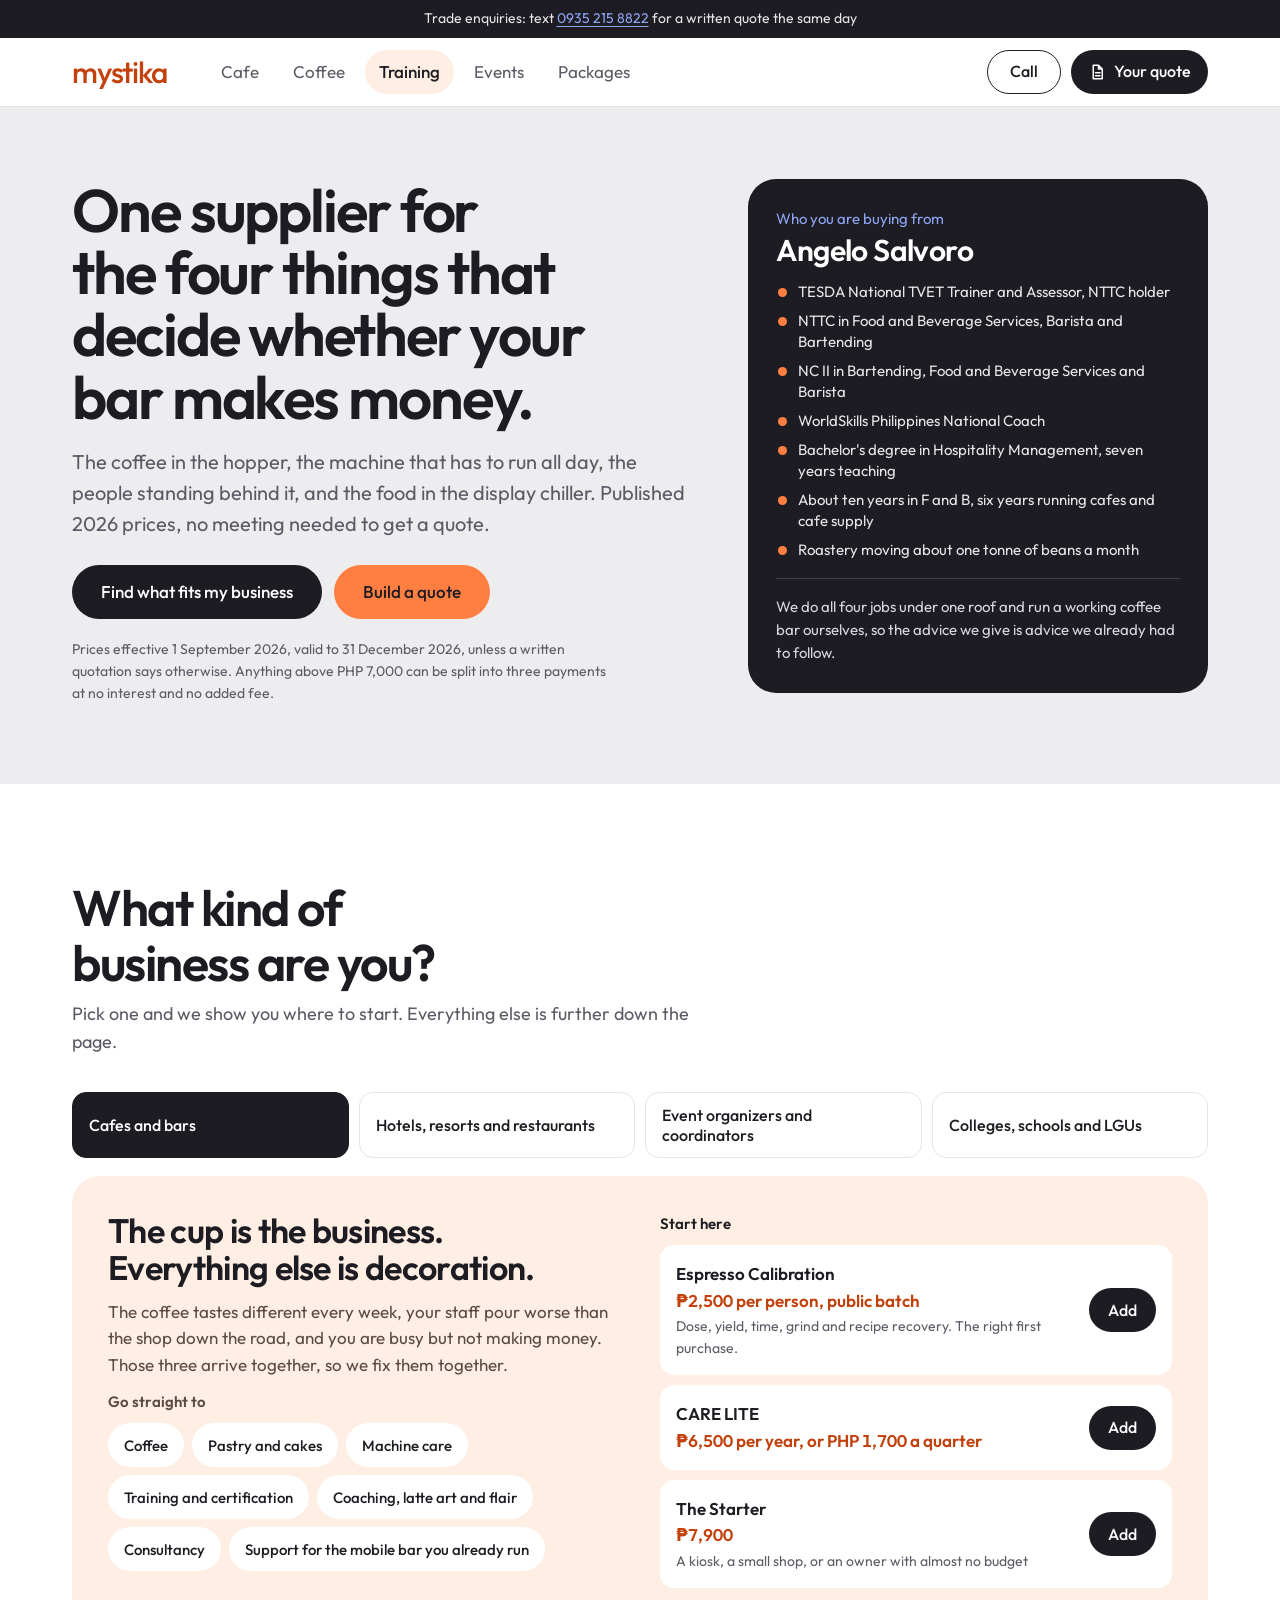
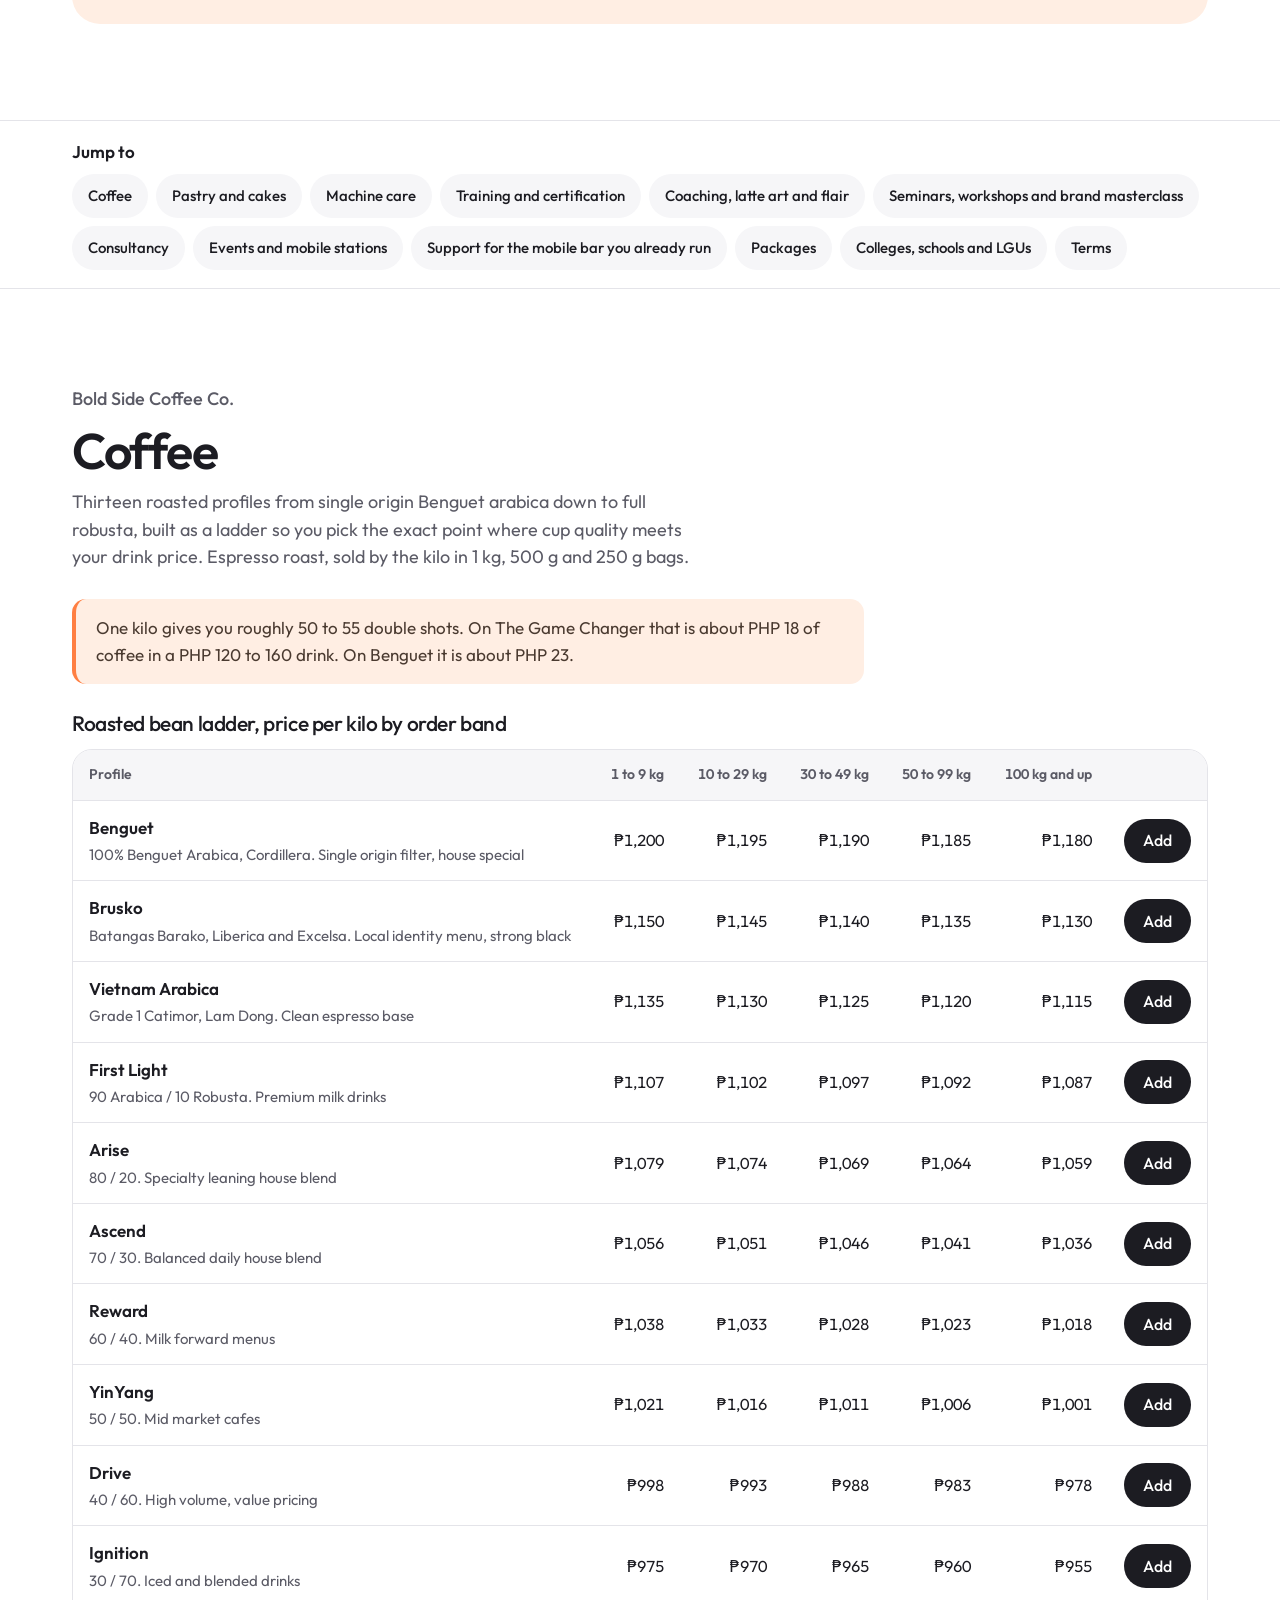
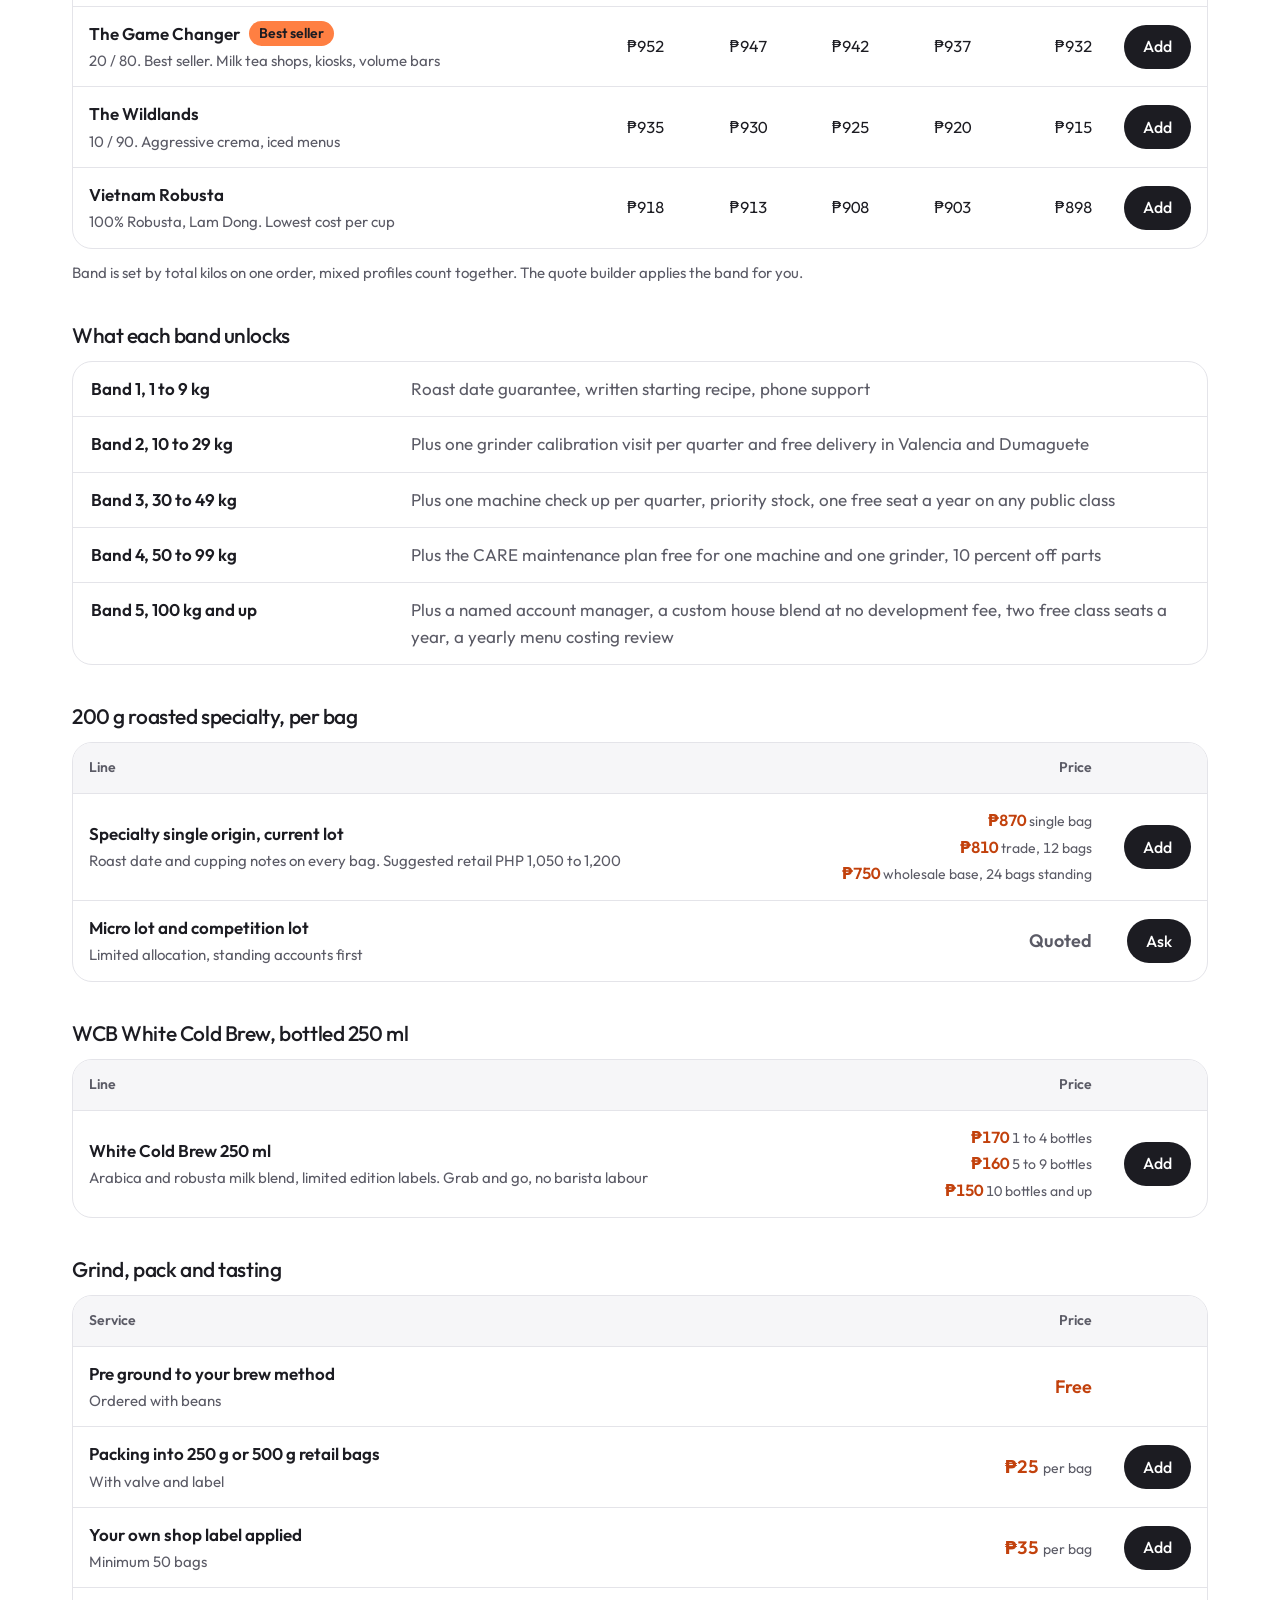
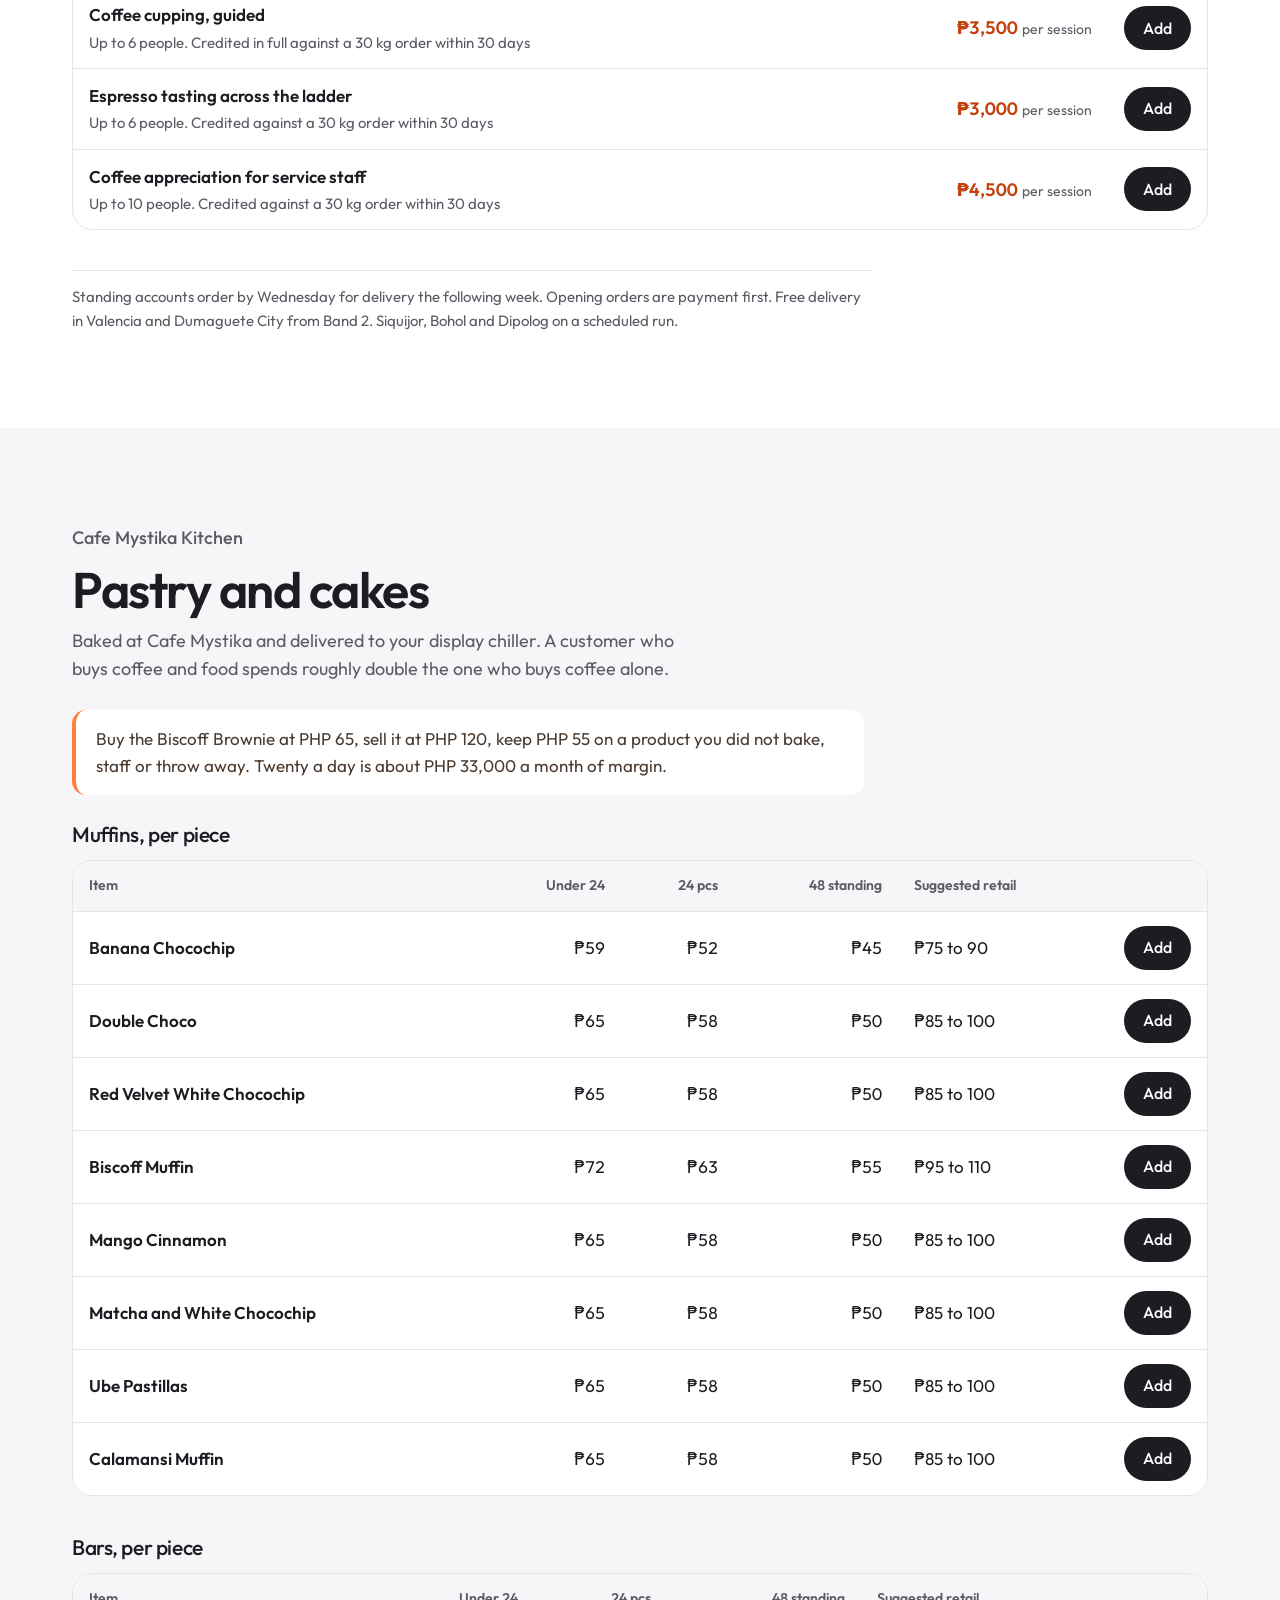
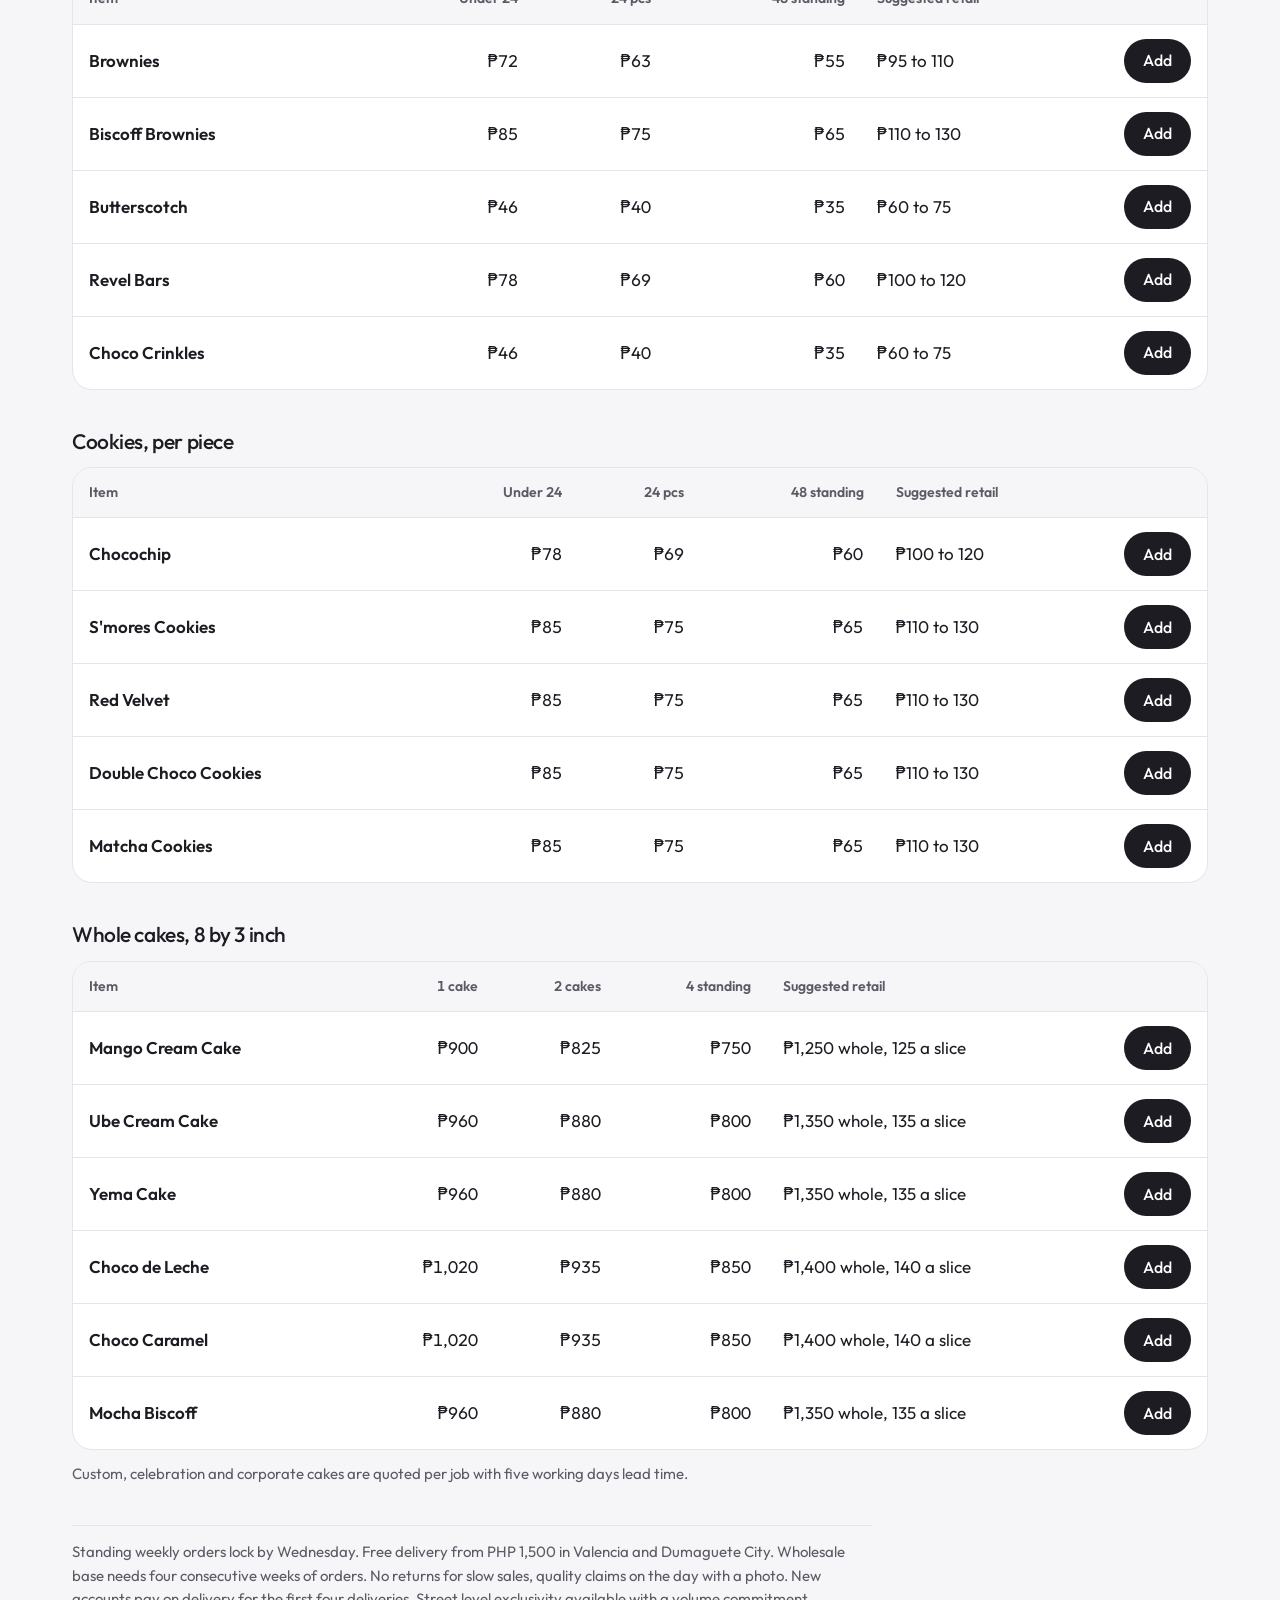
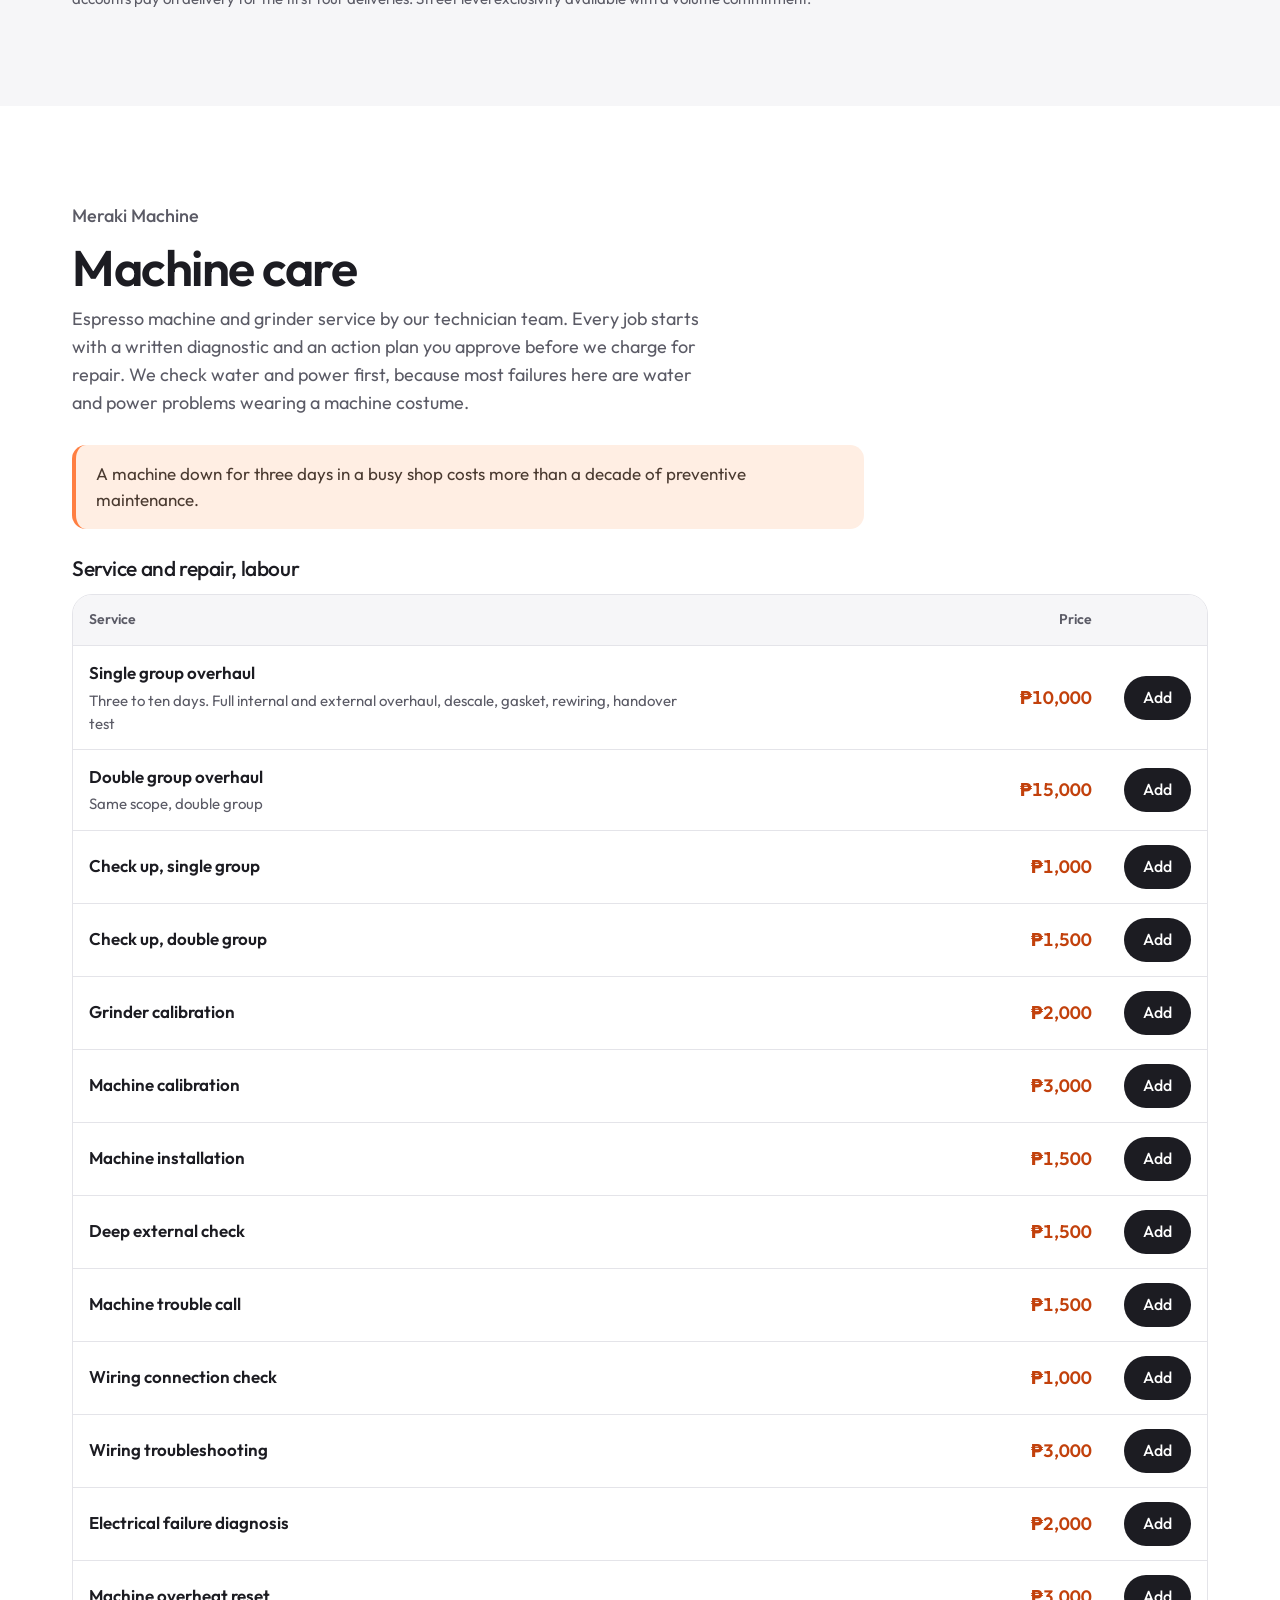
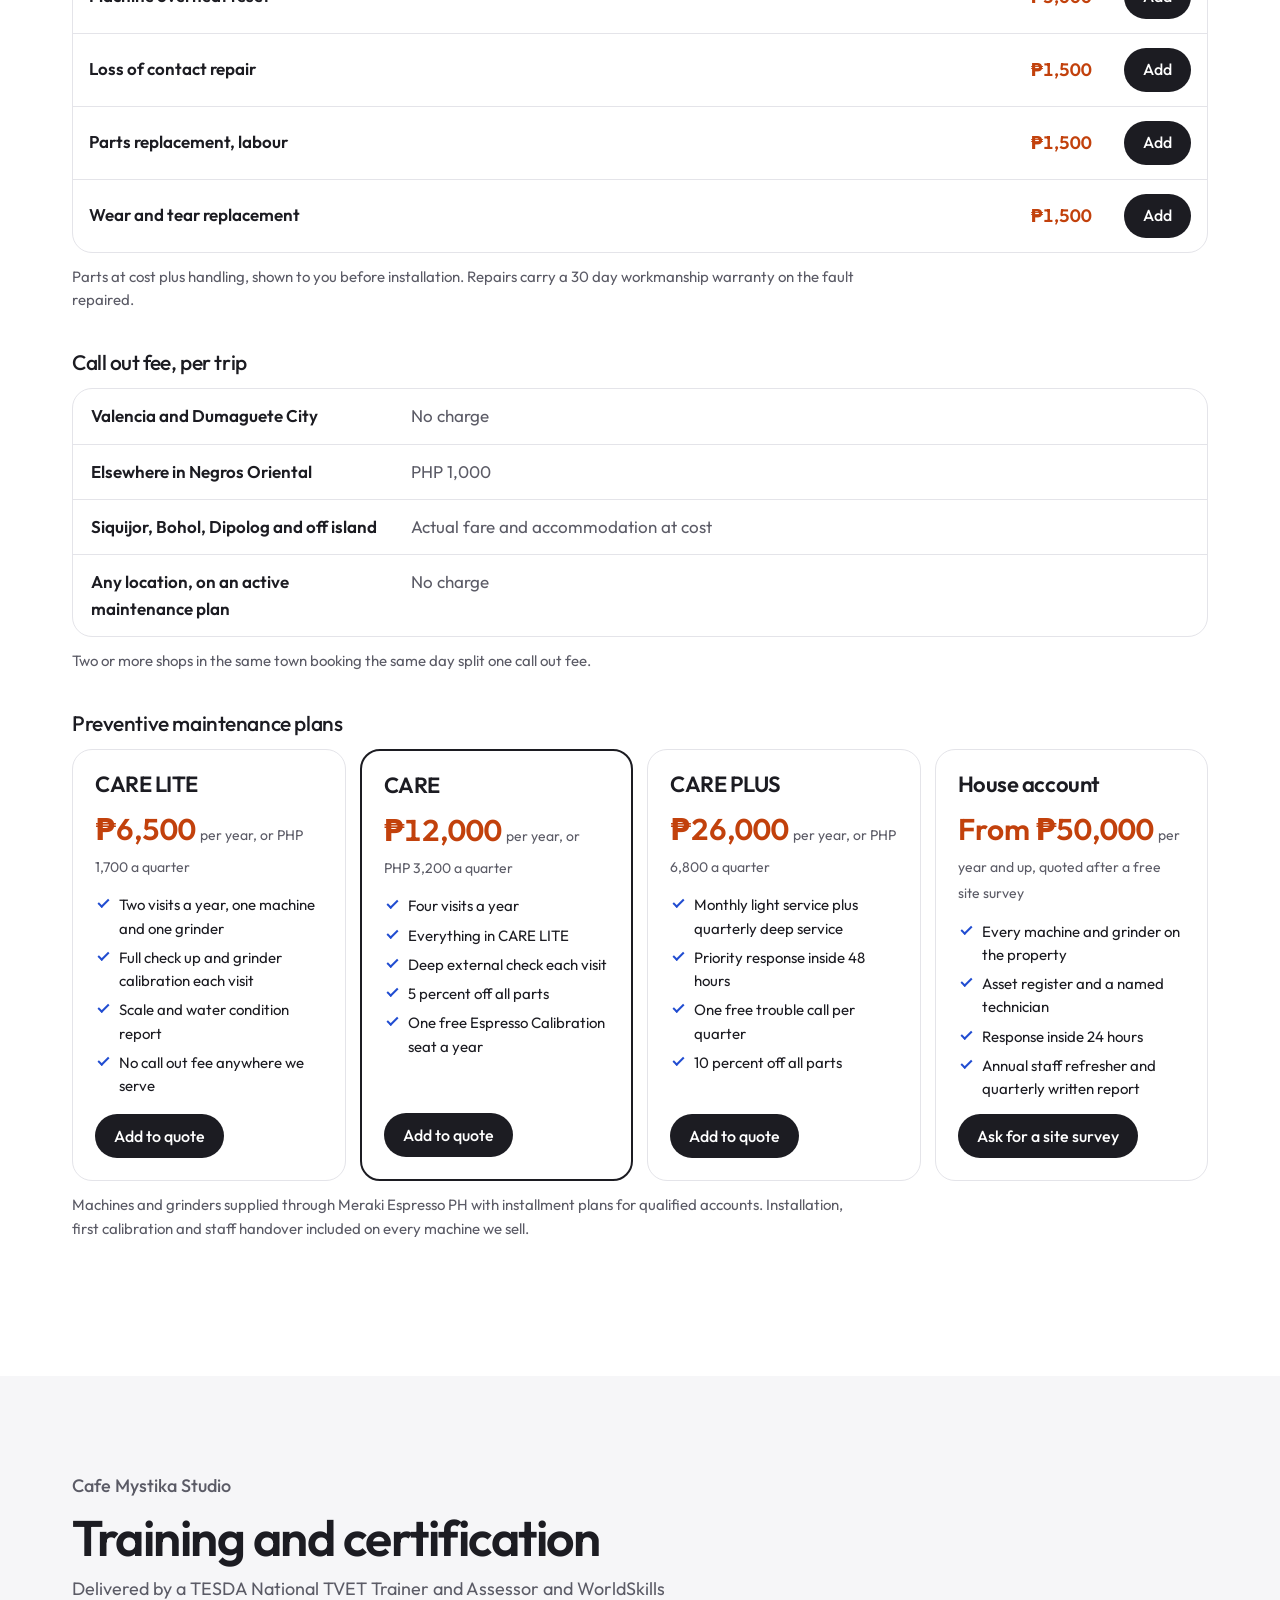
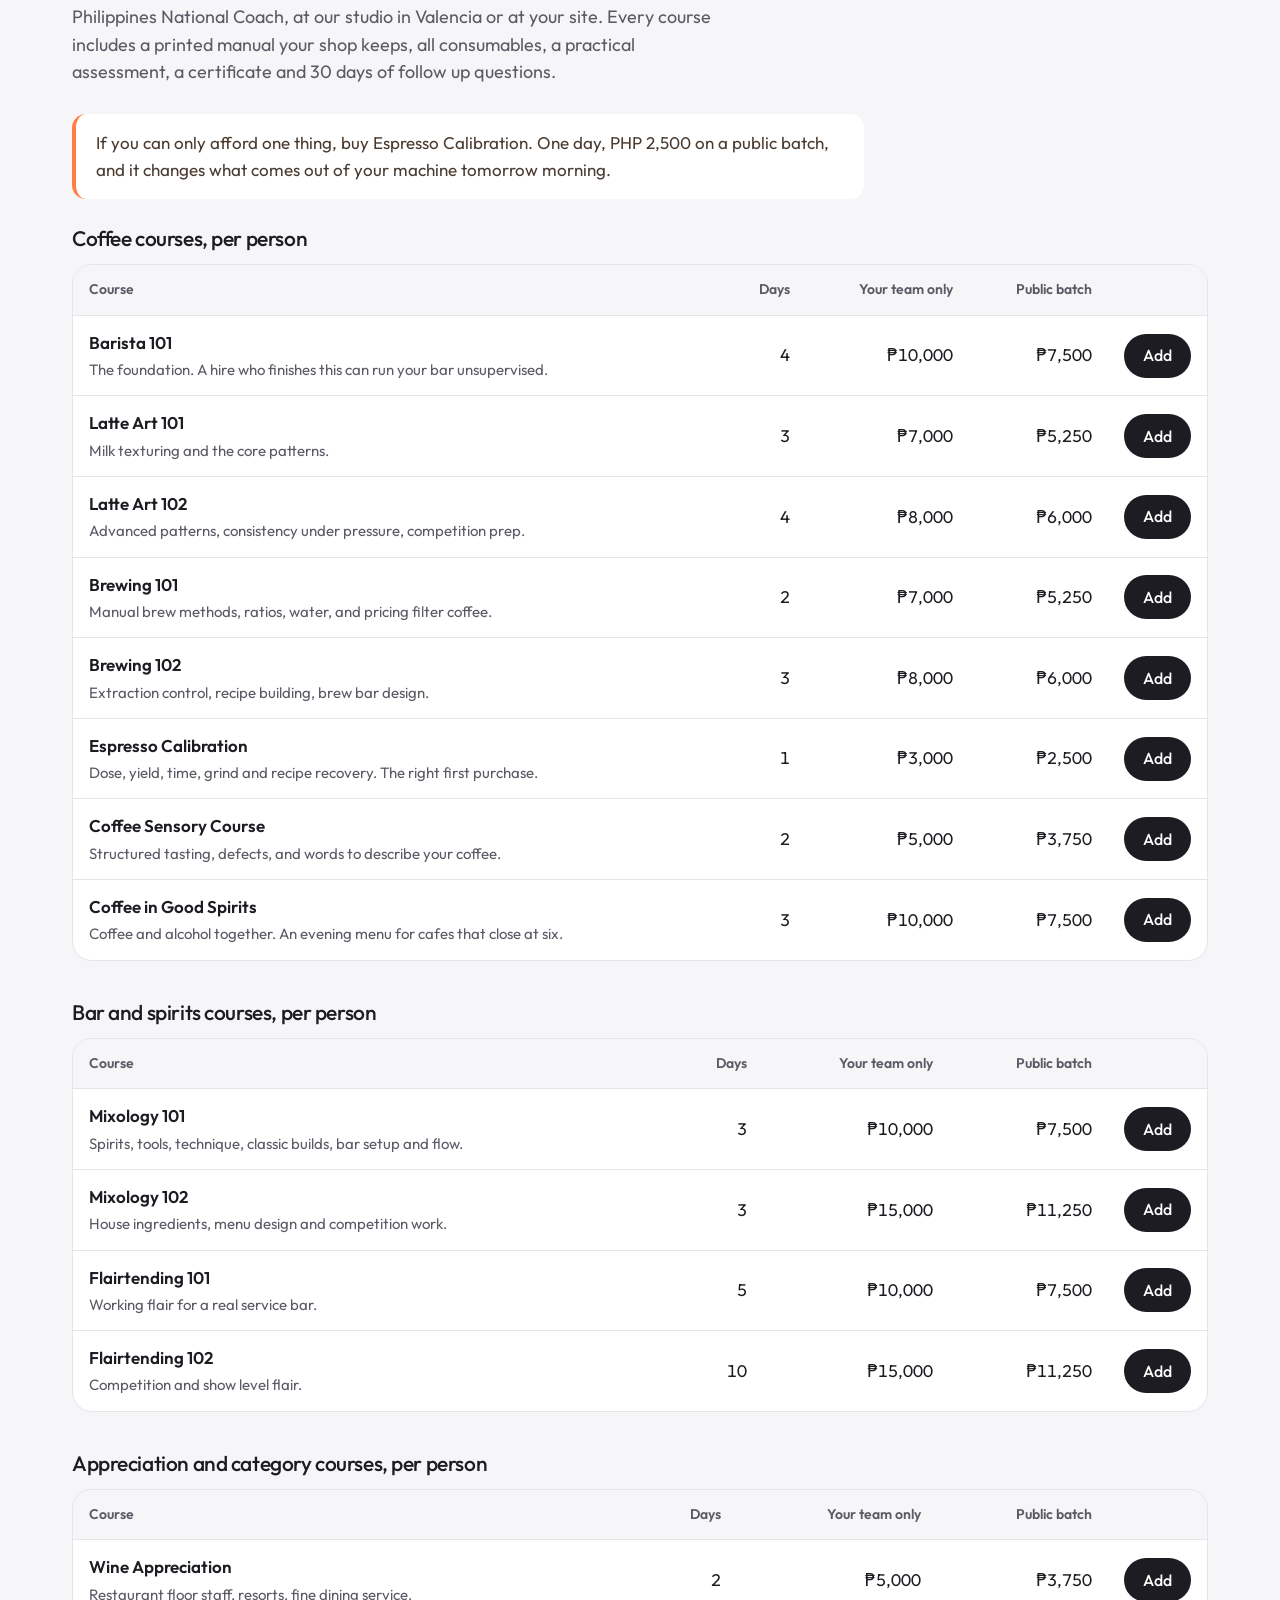
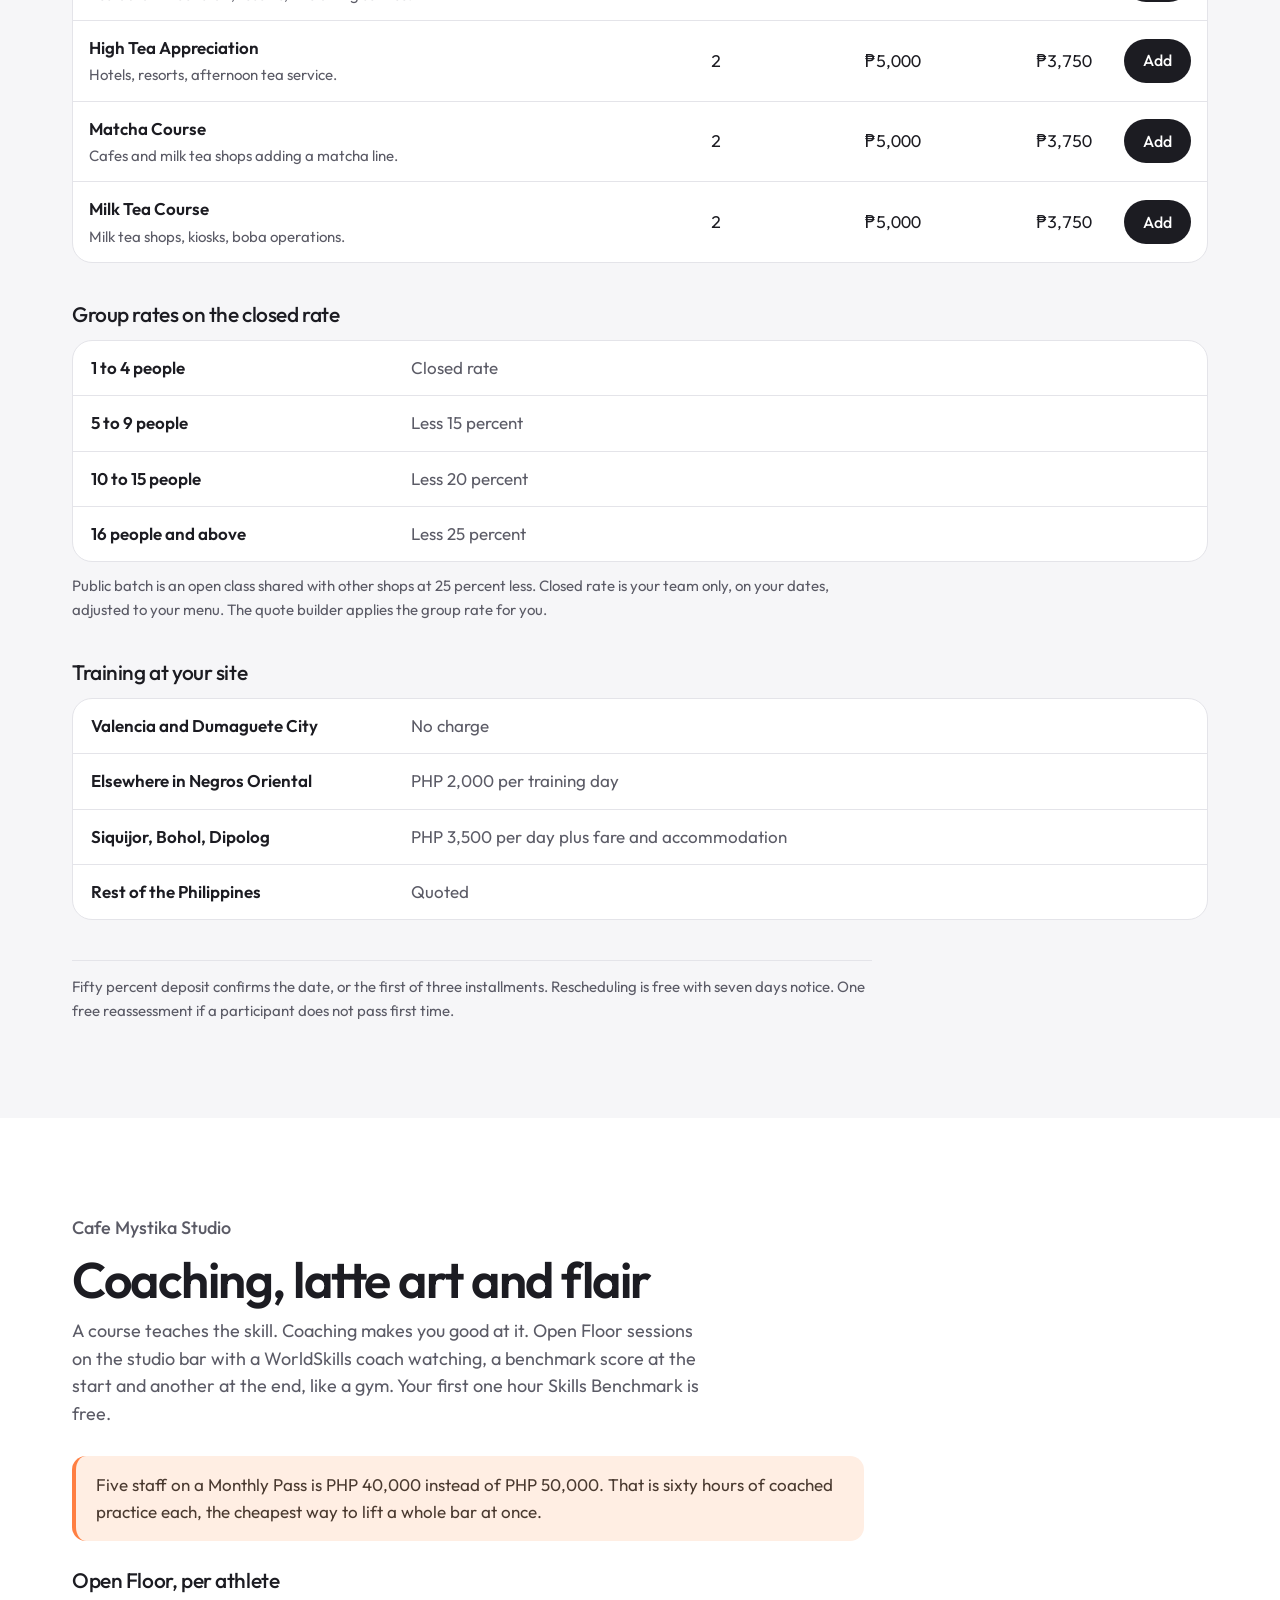
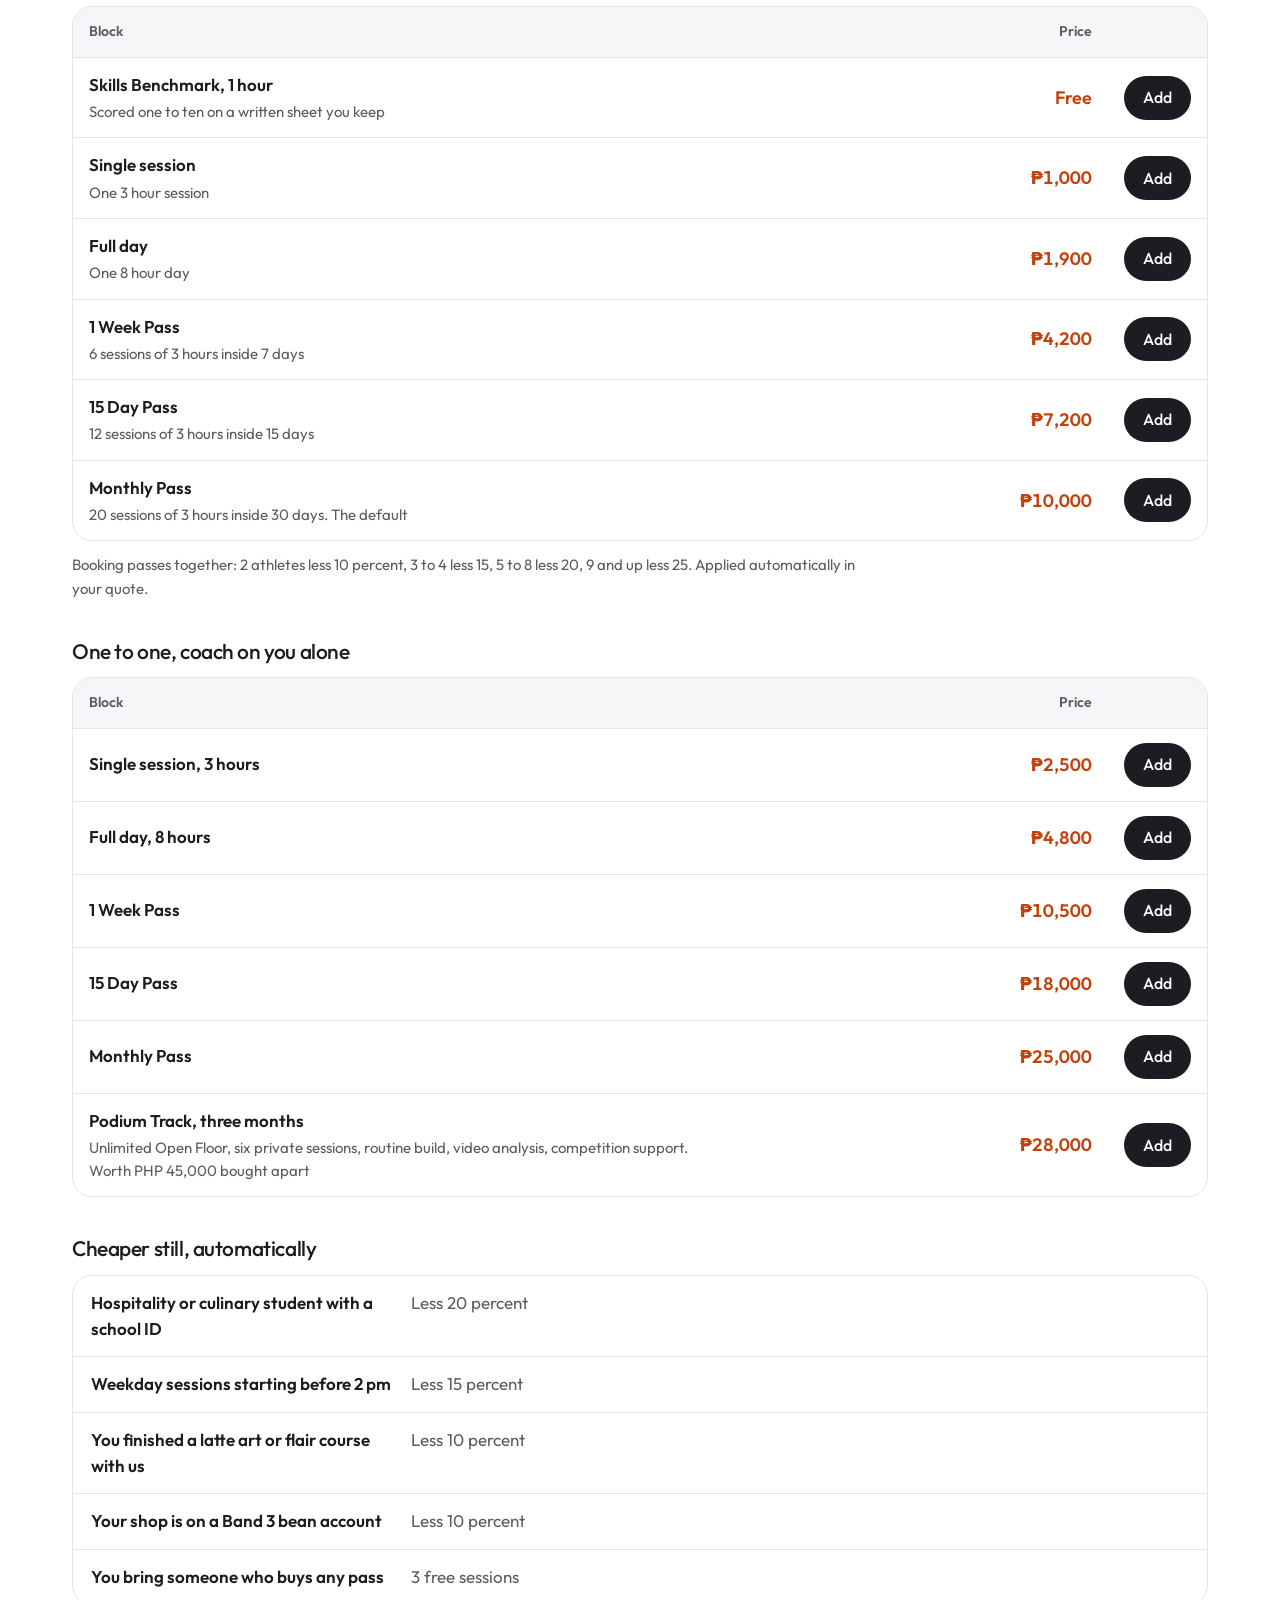
==== trade.html @ 62f95a83 "Add For business page and real 2026 catalogue content New trade.html built from the Trade Catalogue " ====
<!doctype html>
<html lang="en">
<head>
  <meta charset="utf-8">
  <meta name="viewport" content="width=device-width, initial-scale=1">
  <title>For Business | Cafe Mystika Trade Catalogue 2026</title>
  <meta name="description" content="Wholesale coffee, pastry and cakes, espresso machine service, barista and bartending training, coaching, consultancy and event beverage stations for cafes, hotels, event organizers and schools in Negros Oriental, Siquijor, Bohol and Dipolog.">
  <meta name="theme-color" content="#ff7f42">
  <link rel="canonical" href="https://www.cafemystika.com/trade.html">
  <link rel="icon" href="assets/img/favicon.svg" type="image/svg+xml">

  <meta property="og:type" content="website">
  <meta property="og:title" content="Cafe Mystika for business: one supplier for coffee, machines, training and food">
  <meta property="og:description" content="Published 2026 trade prices. Build a quote in a minute and get a written reply the same day.">
  <meta property="og:url" content="https://www.cafemystika.com/trade.html">
  <meta property="og:image" content="https://www.cafemystika.com/assets/img/og.png">
  <meta name="twitter:card" content="summary_large_image">

  <link rel="preconnect" href="https://fonts.googleapis.com">
  <link rel="preconnect" href="https://fonts.gstatic.com" crossorigin>
  <link href="https://fonts.googleapis.com/css2?family=Outfit:wght@300;400;500;600;700&display=swap" rel="stylesheet">
  <link rel="stylesheet" href="assets/css/styles.css">
</head>
<body class="page-trade">
  <a class="skip" href="#main">Skip to content</a>

  <div class="statusbar" role="region" aria-label="Trade enquiries">
    <span>Trade enquiries: text <a data-link="sms" href="#" class="statusbar-link" data-phone-display>0935 215 8822</a> for a written quote the same day</span>
  </div>

  <header class="site-header">
    <div class="wrap header-inner">
      <a href="index.html" class="wordmark" aria-label="Cafe Mystika home">mystika</a>
      <nav class="nav" aria-label="Main">
        <a href="index.html">Cafe</a>
        <a href="#coffee">Coffee</a>
        <a href="#training">Training</a>
        <a href="#events">Events</a>
        <a href="#packages">Packages</a>
      </nav>
      <div class="header-actions">
        <a class="btn btn-outline hide-sm" data-link="tel" href="#">Call</a>
        <button class="btn btn-ink cart-btn" type="button" data-open-quote aria-label="Your quote, 0 items">
          <svg viewBox="0 0 24 24" width="18" height="18" aria-hidden="true"><path d="M7 3h7l5 5v13H7zM14 3v5h5M10 13h6M10 17h6" fill="none" stroke="currentColor" stroke-width="2" stroke-linecap="round" stroke-linejoin="round"/></svg>
          <span class="hide-xs">Your quote</span>
          <span class="cart-count" data-quote-count hidden>0</span>
        </button>
      </div>
    </div>
  </header>

  <main id="main">
    <section class="trade-hero">
      <div class="wrap trade-hero-grid">
        <div>
          <h1>One supplier for the four things that decide whether your bar makes money.</h1>
          <p class="lede">The coffee in the hopper, the machine that has to run all day, the people standing behind it, and the food in the display chiller. Published 2026 prices, no meeting needed to get a quote.</p>
          <div class="hero-ctas">
            <a class="btn btn-ink btn-lg" href="#for">Find what fits my business</a>
            <button class="btn btn-mango btn-lg" type="button" data-open-quote>Build a quote</button>
          </div>
          <p class="validity" data-validity></p>
        </div>
        <aside class="founder-card" aria-labelledby="founder-h">
          <p class="founder-kicker">Who you are buying from</p>
          <h2 id="founder-h">Angelo Salvoro</h2>
          <ul class="credentials" data-credentials></ul>
          <p class="founder-note">We do all four jobs under one roof and run a working coffee bar ourselves, so the advice we give is advice we already had to follow.</p>
        </aside>
      </div>
    </section>

    <!-- Audience picker -->
    <section class="section section-for" id="for" aria-labelledby="for-h">
      <div class="wrap">
        <div class="section-head">
          <h2 id="for-h">What kind of business are you?</h2>
          <p>Pick one and we show you where to start. Everything else is further down the page.</p>
        </div>
        <div class="aud-tabs" role="tablist" aria-label="Business type" data-aud-tabs></div>
        <div class="aud-panel" role="tabpanel" data-aud-panel></div>
      </div>
    </section>

    <nav class="section-index" aria-label="Catalogue sections">
      <div class="wrap">
        <p class="section-index-h">Jump to</p>
        <ul data-section-index></ul>
      </div>
    </nav>

    <div data-sections></div>

    <section class="section section-soft" id="how" aria-labelledby="how-h">
      <div class="wrap">
        <div class="section-head">
          <h2 id="how-h">How to buy from us</h2>
          <p>Nothing here needs a meeting first. We will visit if the job needs it.</p>
        </div>
        <ol class="steps">
          <li><strong>Send us what you need.</strong> Build a quote on this page, or text the shop name, town and what you are trying to fix.</li>
          <li><strong>Get a written quotation.</strong> In pesos, with lead time and terms, the same day on most requests.</li>
          <li><strong>Pay the way that works.</strong> Beans and pastry are payment first on the opening order, then terms after three clean cycles. Anything above PHP 7,000 splits into three.</li>
          <li><strong>Machine work starts with a diagnostic.</strong> You approve the written action plan before we charge for repair.</li>
          <li><strong>Training and events need a signed booking sheet and a deposit.</strong> Dates are not held on a verbal.</li>
        </ol>
      </div>
    </section>

    <section class="section" id="terms" aria-labelledby="terms-h">
      <div class="wrap">
        <div class="section-head">
          <h2 id="terms-h">Terms of trade, in short</h2>
          <p>Short, because long terms usually mean somebody is hiding something.</p>
        </div>
        <dl class="terms" data-terms></dl>
      </div>
    </section>

    <section class="section section-brands" aria-labelledby="brands-h">
      <div class="wrap">
        <div class="section-head">
          <h2 id="brands-h">Seven brands, one roof</h2>
          <p>Luzuriaga Street corner Bacong Valencia Road, South Poblacion, Valencia. Walk in with a bag of your current beans and we will pull them on our bar and tell you what is happening in the cup. That costs nothing.</p>
        </div>
        <ul class="brands" data-brands></ul>
      </div>
    </section>
  </main>

  <footer class="site-footer">
    <div class="wrap footer-grid">
      <div>
        <p class="footer-h">Cafe Mystika Studio</p>
        <p>Training, consultancy and supply for Negros Oriental, Siquijor, Bohol and Dipolog.</p>
      </div>
      <div>
        <p class="footer-h">Talk to a human</p>
        <p class="footer-contact"><a data-link="tel" href="#" data-phone-display></a><a data-link="email" href="#" data-email-display></a></p>
      </div>
      <div>
        <p class="footer-h">Also</p>
        <p class="footer-links">
          <a href="index.html">The cafe</a>
          <a data-link="facebook" href="#" target="_blank" rel="noopener">Facebook</a>
          <a data-link="instagram" href="#" target="_blank" rel="noopener">Instagram</a>
        </p>
      </div>
    </div>
    <p class="footer-word" aria-hidden="true">mystika</p>
    <p class="wrap copyright">© <span data-year></span> Cafe Mystika Studio. Prices in Philippine pesos.</p>
  </footer>

  <nav class="actionbar" aria-label="Quick actions">
    <a data-link="tel" href="#">Call</a>
    <a data-link="sms" href="#">Text</a>
    <button type="button" data-open-quote>Quote <span class="cart-count" data-quote-count hidden>0</span></button>
  </nav>

  <!-- Quote drawer -->
  <div class="drawer" data-quote hidden>
    <div class="drawer-backdrop" data-close-quote></div>
    <div class="drawer-panel drawer-wide" role="dialog" aria-modal="true" aria-labelledby="quote-h">
      <div class="drawer-head">
        <h2 id="quote-h">Your quote request</h2>
        <button class="icon-btn" type="button" data-close-quote aria-label="Close your quote">
          <svg viewBox="0 0 24 24" width="22" height="22" aria-hidden="true"><path d="M6 6l12 12M18 6L6 18" stroke="currentColor" stroke-width="2" stroke-linecap="round"/></svg>
        </button>
      </div>
      <div class="drawer-body">
        <ul class="quote-lines" data-quote-lines></ul>
        <p class="band-note" data-band-note hidden></p>
        <div class="cart-empty" data-quote-empty>
          <p>Nothing added yet. You can still send us a message with what you are trying to fix, and we will build the quote for you.</p>
        </div>
        <form class="cart-form" data-quote-form novalidate>
          <fieldset>
            <legend>Your business</legend>
            <div class="field">
              <label for="q-business">Business or school name</label>
              <input id="q-business" name="business" autocomplete="organization" required aria-describedby="q-business-err">
              <p class="field-error" id="q-business-err" hidden></p>
            </div>
            <div class="field-row">
              <div class="field">
                <label for="q-type">Type of business</label>
                <select id="q-type" name="type">
                  <option>Cafe or coffee bar</option>
                  <option>Restaurant or bar</option>
                  <option>Hotel or resort</option>
                  <option>Milk tea shop or kiosk</option>
                  <option>Bakery or grocery</option>
                  <option>School, college or LGU</option>
                  <option>Event organizer or coordinator</option>
                  <option>Supplier or equipment brand</option>
                  <option>Other</option>
                </select>
              </div>
              <div class="field">
                <label for="q-town">Town or city</label>
                <input id="q-town" name="town" autocomplete="address-level2" required aria-describedby="q-town-err">
                <p class="field-error" id="q-town-err" hidden></p>
              </div>
            </div>
          </fieldset>
          <fieldset>
            <legend>Who we should reply to</legend>
            <div class="field-row">
              <div class="field">
                <label for="q-name">Your name</label>
                <input id="q-name" name="name" autocomplete="name" required aria-describedby="q-name-err">
                <p class="field-error" id="q-name-err" hidden></p>
              </div>
              <div class="field">
                <label for="q-phone">Mobile number</label>
                <input id="q-phone" name="phone" type="tel" autocomplete="tel" inputmode="tel" required aria-describedby="q-phone-hint q-phone-err">
                <p class="field-hint" id="q-phone-hint">11 digits, like 0917 123 4567</p>
                <p class="field-error" id="q-phone-err" hidden></p>
              </div>
            </div>
          </fieldset>
          <div class="field">
            <label for="q-need">What are you actually trying to fix?</label>
            <textarea id="q-need" name="need" rows="3" required aria-describedby="q-need-hint q-need-err"></textarea>
            <p class="field-hint" id="q-need-hint">In your own words, even if it is messy. "My afternoons are dead and my staff cannot make a decent flat white" gets a better, cheaper proposal than "please send price list".</p>
            <p class="field-error" id="q-need-err" hidden></p>
          </div>
          <label class="check"><input type="checkbox" name="installment"> I would like to pay in three installments</label>
        </form>
      </div>
      <div class="drawer-foot">
        <div class="total-row" data-quote-total-row hidden><span>Estimated at list</span><strong data-quote-total>₱0</strong></div>
        <p class="pay-note" data-quote-note>We reply with a written quotation. Nothing is charged until you approve it.</p>
        <div class="send-row send-row-3">
          <button class="btn btn-ink btn-block" type="button" data-quote-send="sms">Send by text</button>
          <button class="btn btn-outline btn-block" type="button" data-quote-send="messenger">Messenger</button>
          <button class="btn btn-outline btn-block" type="button" data-quote-send="email">Email</button>
        </div>
      </div>
    </div>
  </div>

  <div class="toast" data-toast role="status" aria-live="polite"></div>

  <script src="assets/js/core.js"></script>
  <script src="assets/js/catalog.js"></script>
  <script src="assets/js/trade.js"></script>
  <script src="assets/js/trade-app.js"></script>
</body>
</html>
---- assets/css/styles.css ----
/* Cafe Mystika
   Palette from the brand board: Mango Tango, Linen, New Car, Light Cobalt Blue.
   One family (Outfit), lowercase wordmark, hand drawn blue line art. */

:root {
  --mango: #ff7f42;
  --mango-text: #c2410c;   /* orange that passes contrast on white */
  --linen: #ffeee3;
  --blue: #214dd1;
  --cobalt: #8ea5f3;
  --ink: #1c1c22;
  --muted: #5b5b66;
  --mist: #ededef;
  --soft: #f6f6f8;
  --line: #e4e4e9;
  --white: #ffffff;
  --r-xl: 28px;
  --r-lg: 20px;
  --r-md: 14px;
  --pill: 999px;
  --star-on-blue: #ffb48f;  /* mango tint with 4:1 contrast on New Car blue */
  --z-sticky: 40;
  --z-actionbar: 45;
  --z-drawer: 60;
  --z-toast: 70;
  --z-skip: 100;
  --wrap: 1200px;
  --font: "Outfit", ui-sans-serif, system-ui, -apple-system, "Segoe UI", Roboto, sans-serif;
  color-scheme: light;
}

*, *::before, *::after { box-sizing: border-box; }
html { scroll-behavior: smooth; scroll-padding-top: 84px; scroll-padding-bottom: 90px; -webkit-text-size-adjust: 100%; }
body {
  margin: 0;
  background: var(--white);
  color: var(--ink);
  font-family: var(--font);
  font-size: 17px;
  line-height: 1.55;
  -webkit-font-smoothing: antialiased;
  padding-bottom: 72px; /* room for the mobile action bar */
}
body.locked { overflow: hidden; }
img, svg { display: block; max-width: 100%; }
a { color: inherit; }
h1, h2, h3, h4 { margin: 0; line-height: 1.1; font-weight: 600; letter-spacing: -0.02em; text-wrap: balance; }
p { margin: 0; }
button, input, select, textarea { font: inherit; color: inherit; }
[hidden] { display: none !important; }
a, button, summary, label, select, input { touch-action: manipulation; }
button, summary, [role="tab"], [role="radio"] { cursor: pointer; }
.sr-only { position: absolute; width: 1px; height: 1px; padding: 0; margin: -1px; overflow: hidden; clip: rect(0 0 0 0); white-space: nowrap; border: 0; }

/* Focus ring: blue on light surfaces, white on blue and ink, ink on mango */
:focus-visible { outline: 3px solid var(--blue); outline-offset: 3px; border-radius: 8px; }
.statusbar :focus-visible, .tile-art:focus-visible, .section-reviews :focus-visible, .btn-ink:focus-visible, .tabs button[aria-selected="true"]:focus-visible, .seg button[aria-checked="true"]:focus-visible {
  outline-color: var(--ink); box-shadow: 0 0 0 3px var(--white);
}
.statusbar :focus-visible, .tile-art:focus-visible, .section-reviews :focus-visible { outline-color: var(--white); box-shadow: none; }
.site-footer :focus-visible, .btn-mango:focus-visible { outline-color: var(--ink); }

.wrap { max-width: var(--wrap); margin: 0 auto; padding: 0 16px; }
@media (min-width: 720px) { .wrap { padding: 0 32px; } }

.skip { position: absolute; left: -999px; top: 8px; background: var(--mango); color: var(--ink); padding: 12px 18px; border-radius: 8px; z-index: var(--z-skip); }
.skip:focus { left: 8px; }

/* ---------- Buttons ---------- */
.btn {
  display: inline-flex; align-items: center; justify-content: center; gap: 8px;
  min-height: 44px; padding: 0 22px;
  border: 1.5px solid transparent; border-radius: var(--pill);
  font-weight: 500; font-size: 16px; text-decoration: none; cursor: pointer; white-space: nowrap;
  transition: background-color .15s, color .15s, border-color .15s, transform .1s;
}
.btn:active { transform: translateY(1px); }
.btn-ink { background: var(--ink); color: var(--white); }
.btn-ink:hover { background: #33333c; }
.btn-mango { background: var(--mango); color: var(--ink); }
.btn-mango:hover { background: #ff9a6a; }
.btn-outline { border-color: var(--ink); background: transparent; }
.btn-outline:hover { background: var(--soft); }
.btn-lg { min-height: 54px; padding: 0 28px; font-size: 17px; }
.btn-block { width: 100%; }
.btn-add { padding: 0 18px; font-size: 16px; }

.icon-btn { background: none; border: 0; width: 44px; height: 44px; border-radius: 50%; cursor: pointer; display: inline-flex; align-items: center; justify-content: center; }
.icon-btn:hover { background: var(--mist); }

/* ---------- Status bar + header ---------- */
.statusbar {
  background: var(--ink); color: #e6e6ea;
  display: flex; align-items: center; justify-content: center; gap: 10px;
  font-size: 14px; padding: 8px 16px; text-align: center;
}
.statusbar-link { color: var(--cobalt); text-underline-offset: 3px; }
.statusbar-link, .section-head a, .facts a, .footer-links a, .faq details a, .site-footer p a { display: inline-block; padding: 12px 0; margin: -12px 0; }
.faq details a { color: var(--blue); font-weight: 500; text-underline-offset: 3px; }
@media (max-width: 519px) { .statusbar-link { display: none; } }
.status-dot { width: 9px; height: 9px; border-radius: 50%; background: #9a9aa5; display: inline-block; flex: none; }
.status-dot.is-open { background: #3fcf7f; box-shadow: 0 0 0 4px rgba(63, 207, 127, .2); }

.site-header {
  position: sticky; top: 0; z-index: var(--z-sticky);
  background: rgba(255, 255, 255, .92);
  -webkit-backdrop-filter: saturate(1.4) blur(10px); backdrop-filter: saturate(1.4) blur(10px);
  border-bottom: 1px solid var(--line);
}
.header-inner { display: flex; align-items: center; gap: 20px; height: 68px; }
.wordmark { font-size: 30px; font-weight: 500; letter-spacing: -0.04em; color: var(--mango-text); text-decoration: none; line-height: 1; display: inline-flex; align-items: center; min-height: 44px; }
.nav { display: none; gap: 6px; margin-left: 20px; }
.nav a { text-decoration: none; padding: 0 14px; min-height: 44px; display: inline-flex; align-items: center; border-radius: var(--pill); color: var(--muted); }
.nav a:hover { background: var(--soft); color: var(--ink); }
.nav a[aria-current] { background: var(--linen); color: var(--ink); font-weight: 500; }
.header-actions { margin-left: auto; display: flex; gap: 10px; align-items: center; }
.cart-btn { padding: 0 16px; }
.cart-count {
  min-width: 22px; height: 22px; padding: 0 6px; border-radius: 11px;
  background: var(--mango); color: var(--ink); font-size: 14px; font-weight: 600; font-variant-numeric: tabular-nums;
  display: inline-flex; align-items: center; justify-content: center;
}
.cart-count.bump { animation: bump .35s ease; }
@keyframes bump { 40% { transform: scale(1.35); } }
.hide-sm { display: none; }
@media (max-width: 479px) { .hide-xs { display: none; } }
@media (min-width: 720px) { .hide-sm { display: inline-flex; } }
@media (min-width: 960px) { .nav { display: flex; } }

/* ---------- Hero: giant wordmark, cup in front ---------- */
.hero { background: var(--mist); overflow: hidden; padding-bottom: 56px; }
.hero-stage { position: relative; display: grid; place-items: center; padding-top: 40px; }
.hero-word {
  grid-area: 1 / 1;
  font-size: clamp(96px, 27vw, 380px);
  font-weight: 500; letter-spacing: -0.06em; line-height: .8;
  color: var(--mango); white-space: nowrap; user-select: none;
  padding-top: .12em;
}
.hero-cup {
  grid-area: 1 / 1; position: relative;
  width: clamp(130px, 30vw, 300px); height: auto;
  transform: rotate(-7deg) translate(4%, 6%);
  filter: drop-shadow(0 26px 30px rgba(28, 28, 34, .18));
  animation: lift 1s cubic-bezier(.2, .8, .2, 1) both .15s;
}
@keyframes lift { from { transform: rotate(0deg) translate(4%, 40%); opacity: 0; } }
.hero-copy { position: relative; margin-top: 36px; display: grid; gap: 18px; justify-items: start; }
.hero h1 { font-size: clamp(38px, 6vw, 68px); font-weight: 600; letter-spacing: -0.035em; max-width: 14ch; line-height: 1.02; }
.lede { font-size: clamp(17px, 2vw, 20px); color: var(--muted); max-width: 36em; }
.hero-ctas { display: flex; flex-wrap: wrap; gap: 12px; margin-top: 6px; }
@media (min-width: 900px) {
  .hero-copy { grid-template-columns: 1.1fr 1fr; align-items: end; column-gap: 48px; }
  .hero-copy h1 { grid-row: span 2; }
}
@media (prefers-reduced-motion: reduce) {
  html { scroll-behavior: auto; }
  *, *::before, *::after { animation: none !important; transition: none !important; }
}

/* ---------- Bento ---------- */
.bento-wrap { padding: 20px 0 0; }
.bento { display: grid; gap: 14px; }
.tile {
  border-radius: var(--r-xl); padding: 26px; text-decoration: none; position: relative; overflow: hidden;
  display: flex; flex-direction: column; gap: 18px; min-height: 240px;
  transition: transform .15s;
}
.tile:hover { transform: translateY(-2px); }
.tile h2 { font-size: clamp(26px, 3.2vw, 36px); max-width: 12ch; }
.tile-text { display: grid; gap: 10px; justify-items: start; position: relative; z-index: 1; }
.tile-text p { max-width: 26ch; }
.pill { display: inline-flex; align-items: center; min-height: 40px; padding: 0 18px; border-radius: var(--pill); background: var(--white); color: var(--ink); font-weight: 500; font-size: 15px; margin-top: 6px; }
.pill-light { background: var(--linen); }
.tile-order { background: var(--linen); }
.tile-order p { color: #5a4a40; }
.thumbs { list-style: none; margin: auto 0 0; padding: 0; display: grid; grid-template-columns: repeat(4, 1fr); gap: 10px; }
.thumbs li { background: var(--white); border-radius: var(--r-md); padding: 10px 6px 8px; display: grid; justify-items: center; gap: 4px; color: var(--ink); }
.thumbs svg { height: 64px; width: auto; }
.thumbs span { font-size: 14px; text-align: center; line-height: 1.2; }
.tile-art { background: var(--blue); color: var(--white); justify-content: flex-end; }
.tile-art p { color: #d6defa; }
.tile-barista { position: absolute; right: -18px; bottom: -8px; width: 130px; height: 156px; color: var(--cobalt); }
.tile-art .tile-text { max-width: calc(100% - 100px); }
@media (min-width: 520px) {
  .tile-barista { right: -10px; top: 10px; bottom: auto; width: 170px; height: 204px; }
  .tile-art .tile-text { max-width: calc(100% - 130px); }
}
.tile-beans { background: var(--cobalt); color: var(--ink); flex-direction: row; align-items: flex-end; justify-content: space-between; }
.tile-beans p { color: #1f2a55; }
.tile-bag .bag { height: 150px; width: auto; transform: rotate(8deg); filter: drop-shadow(0 12px 14px rgba(28, 28, 34, .2)); }
@media (min-width: 900px) {
  .bento { grid-template-columns: 1.5fr 1fr; grid-template-rows: 1fr 1fr; }
  .tile-order { grid-row: span 2; justify-content: space-between; padding: 36px; }
  .tile-order h2 { font-size: 48px; }
  .thumbs svg { height: 96px; }
  .thumbs span { font-size: 14px; }
}

/* ---------- Sections ---------- */
.section { padding: 72px 0; }
@media (min-width: 720px) { .section { padding: 96px 0; } }
.section-head { display: grid; gap: 10px; margin-bottom: 36px; max-width: 640px; }
.section-head.center { margin-left: auto; margin-right: auto; text-align: center; justify-items: center; }
.section-head h2, .center-h, .visit-info h2, .faq-wrap h2, .mission h2 { font-size: clamp(32px, 5vw, 50px); letter-spacing: -0.03em; }
.center-h { text-align: center; max-width: 18ch; margin: 0 auto; }
.section-head p { color: var(--muted); font-size: 18px; }
.section-head a { color: var(--blue); font-weight: 500; text-underline-offset: 3px; }

/* ---------- Stats with orange arcs ---------- */
.stats-section { padding-bottom: 24px; }
.stats { list-style: none; padding: 0; margin: 44px 0 0; display: flex; flex-wrap: wrap; justify-content: center; gap: 36px 52px; }
.stat {
  position: relative; width: 190px; height: 190px; border-radius: 50%; background: var(--soft);
  display: grid; place-content: center; text-align: center; gap: 4px; padding: 20px;
}
.stat strong { font-size: 54px; font-weight: 500; letter-spacing: -0.04em; line-height: 1; }
.stat span { font-size: 14px; color: var(--muted); line-height: 1.3; max-width: 13ch; margin: 0 auto; }
.arc { position: absolute; inset: -12px; width: calc(100% + 24px); height: calc(100% + 24px); overflow: visible; }
.arc circle { fill: none; }
.arc path { fill: none; stroke: var(--mango); stroke-width: 4; stroke-linecap: round; }

/* ---------- Product cards (bestsellers) ---------- */
.bestsellers { display: grid; gap: 12px; }
.card-best {
  scroll-snap-align: start; background: var(--white); border: 1px solid var(--line); border-radius: var(--r-lg);
  padding: 12px 12px 18px; display: flex; flex-direction: column; align-items: center; text-align: center; gap: 8px;
}
.card-best .art { background: var(--soft); border-radius: var(--r-md); width: 100%; display: grid; place-items: center; padding: 28px 0 18px; margin-bottom: 8px; color: var(--ink); }
.card-best .drink { height: 170px; width: auto; }
.card-best h3 { font-size: 22px; font-weight: 500; }
.card-best .desc { max-width: 30ch; padding: 0 6px; }
.best-foot { margin-top: auto; padding: 10px 6px 0; width: 100%; display: flex; justify-content: space-between; align-items: center; gap: 10px; }
@media (max-width: 639px) {
  .card-best { display: grid; grid-template-columns: 92px 1fr; grid-template-areas: "art name" "art desc" "art opt" "foot foot"; text-align: left; align-items: start; justify-items: start; column-gap: 14px; row-gap: 6px; padding: 12px; }
  .card-best .art { grid-area: art; margin: 0; padding: 14px 0; height: 100%; }
  .card-best .drink { height: 96px; }
  .card-best h3 { grid-area: name; font-size: 20px; padding-top: 4px; }
  .card-best .desc { grid-area: desc; padding: 0; }
  .card-best .seg { grid-area: opt; }
  .card-best .best-foot { grid-area: foot; padding: 6px 0 0; }
}
@media (min-width: 640px) { .bestsellers { grid-template-columns: repeat(2, 1fr); gap: 16px; } }
@media (min-width: 1024px) { .bestsellers { grid-template-columns: repeat(3, 1fr); } }
.price { font-weight: 600; color: var(--mango-text); white-space: nowrap; font-size: 18px; font-variant-numeric: tabular-nums; }
.desc { color: var(--muted); font-size: 15px; }

.seg { display: inline-flex; background: var(--soft); border-radius: var(--pill); padding: 0; gap: 2px; }
.seg button { border: 0; background: none; padding: 0 16px; min-width: 60px; min-height: 44px; border-radius: var(--pill); font-size: 15px; color: var(--muted); cursor: pointer; transition: background-color .15s, color .15s; }
.seg button:hover { color: var(--ink); }
.seg button[aria-checked="true"] { background: var(--ink); color: var(--white); font-weight: 500; }

/* ---------- Menu ---------- */
.section-menu { background: var(--linen); }
.section-menu .seg { background: var(--linen); }
.tabs { display: flex; flex-wrap: wrap; gap: 8px; margin-bottom: 22px; }
.tabs button {
  flex: none; border: 0; background: var(--white); border-radius: var(--pill);
  padding: 10px 20px; font-weight: 500; cursor: pointer; min-height: 44px;
}
.tabs button[aria-selected="true"] { background: var(--ink); color: var(--white); }
.menu-list { display: grid; gap: 12px; }
.card { background: var(--white); border-radius: var(--r-lg); display: flex; overflow: hidden; }
.card .art { width: 96px; flex: none; display: grid; place-items: center; padding: 14px 0 14px 14px; color: var(--ink); }
.card .drink { height: 104px; width: auto; }
.card-body { display: flex; flex-direction: column; gap: 6px; padding: 18px; flex: 1; min-width: 0; }
.card-top { display: flex; justify-content: space-between; align-items: baseline; gap: 12px; }
.card-top h3 { font-size: 20px; font-weight: 500; }
.card-actions { margin-top: auto; padding-top: 8px; display: flex; gap: 10px; align-items: center; justify-content: space-between; flex-wrap: wrap; }
.card-actions .btn-add { margin-left: auto; }
@media (min-width: 820px) {
  .menu-list { grid-template-columns: 1fr 1fr; gap: 16px; }
  .card .art { width: 124px; }
  .card .drink { height: 124px; }
}

/* ---------- Beans ---------- */
.beans { display: grid; gap: 16px; }
.bean { border: 1px solid var(--line); border-radius: var(--r-lg); padding: 12px; display: flex; flex-direction: column; }
.bean .art { background: var(--soft); border-radius: var(--r-md); display: grid; place-items: center; padding: 30px 0 22px; }
.bean .bag { height: 170px; width: auto; filter: drop-shadow(0 12px 14px rgba(28, 28, 34, .14)); }
.bean .card-body { padding: 16px 6px 6px; }
.bean .card-top h3 { font-size: 21px; font-weight: 500; }
.bean .best-foot { padding: 12px 0 0; }
.unit { font-size: 14px; color: var(--muted); }
.notes { list-style: none; padding: 0; margin: 4px 0 4px; display: flex; flex-wrap: wrap; gap: 6px; }
.notes li { font-size: 14px; background: var(--linen); color: #7a3a14; border-radius: var(--pill); padding: 4px 12px; }
@media (min-width: 640px) { .beans { grid-template-columns: repeat(2, 1fr); } }
@media (min-width: 1000px) { .beans { grid-template-columns: repeat(3, 1fr); } }
.bean .best-foot { flex-wrap: wrap; }
.bean .unit { white-space: nowrap; }

/* ---------- Services ---------- */
.section-book { background: var(--soft); }
.group-title { font-size: 22px; font-weight: 500; margin: 8px 0 14px; }
.group-title + .services { margin-bottom: 44px; }
.services { display: grid; gap: 14px; }
.service { background: var(--white); border-radius: var(--r-lg); padding: 24px; display: flex; flex-direction: column; gap: 8px; }
.service h4 { font-size: 22px; font-weight: 500; }
.service-meta { font-size: 14px; color: var(--blue); font-weight: 500; }
.who { font-size: 14px; }
.service-foot { margin-top: auto; padding-top: 14px; display: flex; justify-content: space-between; align-items: center; gap: 12px; flex-wrap: wrap; }
.service-foot .price { font-size: 15px; font-weight: 500; }
@media (min-width: 820px) { .services { grid-template-columns: repeat(3, 1fr); } }

/* ---------- Mission ---------- */
.mission { display: grid; gap: 32px; align-items: center; }
.mission-art { background: var(--linen); border-radius: var(--r-xl); aspect-ratio: 1; display: grid; place-items: center; max-width: 460px; width: 100%; }
.mission-art svg { width: 70%; height: 80%; color: var(--blue); }
.mission-copy p { color: var(--muted); font-size: 18px; margin-top: 14px; max-width: 34em; }
.offers { list-style: none; padding: 0; margin: 26px 0 0; display: grid; gap: 10px; }
.offers li { display: grid; gap: 2px; padding: 18px 20px; border-radius: var(--r-md); background: var(--soft); border-left: 4px solid var(--mango); }
.offers strong { font-weight: 500; font-size: 19px; }
.offers span { color: var(--muted); }
@media (min-width: 900px) { .mission { grid-template-columns: 1fr 1.15fr; gap: 64px; } }

/* ---------- Reviews ---------- */
.section-reviews { background: var(--blue); color: var(--white); }
.section-reviews .section-head p, .section-reviews .section-head a { color: #d6defa; }
.reviews { display: grid; gap: 16px; }
.review { margin: 0; background: rgba(255, 255, 255, .08); border: 1px solid rgba(255, 255, 255, .18); border-radius: var(--r-lg); padding: 26px; display: flex; flex-direction: column; gap: 12px; }
.stars { color: var(--mango); letter-spacing: 2px; font-size: 18px; }
.section-reviews .stars { color: var(--star-on-blue); }
.review blockquote { margin: 0; font-size: 21px; line-height: 1.35; font-weight: 400; }
.review figcaption { color: var(--white); font-size: 14px; margin-top: auto; }
@media (min-width: 820px) { .reviews { grid-template-columns: repeat(3, 1fr); } }

/* ---------- Visit ---------- */
.visit-grid { display: grid; gap: 30px; }
.visit-status { display: flex; align-items: center; gap: 10px; margin-top: 14px; font-weight: 500; }
.facts { margin: 24px 0; display: grid; gap: 14px; }
.facts div { display: grid; grid-template-columns: 130px 1fr; gap: 12px; }
.facts dt { font-weight: 500; }
.facts dd { margin: 0; color: var(--muted); }
.facts a { color: var(--blue); font-weight: 500; }
.visit-ctas { display: flex; gap: 12px; flex-wrap: wrap; }
.map { border-radius: var(--r-xl); overflow: hidden; min-height: 340px; background: var(--mist); }
.map iframe { width: 100%; height: 100%; min-height: 340px; border: 0; display: block; }
@media (min-width: 900px) { .visit-grid { grid-template-columns: 1fr 1.1fr; } }
@media (max-width: 420px) { .facts div { grid-template-columns: 1fr; gap: 2px; } }

/* ---------- FAQ ---------- */
.section-faq { padding-top: 0; }
.faq-wrap { max-width: 840px; }
.faq { margin-top: 24px; display: grid; gap: 10px; }
.faq details { background: var(--soft); border-radius: var(--r-md); padding: 0 22px; }
.faq summary { cursor: pointer; padding: 20px 36px 20px 0; font-weight: 500; font-size: 19px; list-style: none; position: relative; }
.faq summary::-webkit-details-marker { display: none; }
.faq summary::after { content: "+"; position: absolute; right: 0; top: 14px; font-size: 28px; font-weight: 300; color: var(--mango-text); transition: transform .2s; }
.faq details[open] summary::after { transform: rotate(45deg); }
.faq details p { padding: 0 0 22px; color: var(--muted); max-width: 62ch; }

/* ---------- Footer: brand sign ---------- */
.site-footer { background: var(--mango); color: var(--ink); padding: 56px 0 24px; font-size: 15px; overflow: hidden; }
.footer-grid { display: grid; gap: 24px; }
.footer-h { font-weight: 600; margin-bottom: 4px; }
.footer-links { display: flex; gap: 18px; flex-wrap: wrap; }
.footer-links a { text-underline-offset: 3px; }
.footer-word { font-size: clamp(90px, 25vw, 360px); font-weight: 500; letter-spacing: -0.06em; line-height: .8; color: var(--linen); text-align: center; margin: 40px 0 12px; white-space: nowrap; user-select: none; }
.copyright { font-size: 14px; color: #5a2a10; }
@media (min-width: 820px) { .footer-grid { grid-template-columns: 1.2fr 1.2fr 1fr; } }

/* ---------- Mobile action bar ---------- */
.actionbar {
  position: fixed; left: 0; right: 0; bottom: 0; z-index: var(--z-actionbar);
  display: grid; grid-template-columns: 1fr 1fr 1.4fr; gap: 8px;
  background: var(--white); border-top: 1px solid var(--line);
  padding: 8px 10px calc(8px + env(safe-area-inset-bottom));
}
.actionbar a, .actionbar button {
  min-height: 48px; border-radius: var(--pill); border: 1.5px solid var(--line);
  display: inline-flex; align-items: center; justify-content: center; gap: 8px;
  font-weight: 500; text-decoration: none; background: var(--white); cursor: pointer; font-size: 16px;
}
.actionbar button { background: var(--ink); color: var(--white); border-color: var(--ink); }
@media (min-width: 900px) { .actionbar { display: none; } body { padding-bottom: 0; } }

/* ---------- Cart drawer ---------- */
.drawer { position: fixed; inset: 0; z-index: var(--z-drawer); }
.drawer-backdrop { position: absolute; inset: 0; background: rgba(28, 28, 34, .45); opacity: 0; transition: opacity .2s; }
.drawer-panel {
  position: absolute; right: 0; top: 0; bottom: 0; width: min(440px, 100%);
  background: var(--white); display: flex; flex-direction: column;
  transform: translateX(100%); transition: transform .22s ease;
}
.drawer.open .drawer-backdrop { opacity: 1; }
.drawer.open .drawer-panel { transform: none; }
.drawer-head { display: flex; justify-content: space-between; align-items: center; padding: 18px 16px 12px 20px; border-bottom: 1px solid var(--line); }
.drawer-head h2 { font-size: 26px; font-weight: 500; }
.drawer-body { flex: 1; overflow-y: auto; padding: 16px 20px; }
.drawer-foot { padding: 16px 20px calc(16px + env(safe-area-inset-bottom)); border-top: 1px solid var(--line); background: var(--white); }

.cart-lines { list-style: none; padding: 0; margin: 0 0 18px; display: grid; gap: 10px; }
.cart-line { display: grid; grid-template-columns: 44px 1fr auto; gap: 10px; align-items: center; background: var(--soft); border-radius: var(--r-md); padding: 10px 12px; }
.cart-line-art { color: var(--ink); }
.cart-line-art svg { height: 56px; width: auto; margin: 0 auto; }
.cart-line-name { font-weight: 500; line-height: 1.2; }
.cart-line-meta { font-size: 14px; color: var(--muted); }
.qty { display: inline-flex; align-items: center; gap: 4px; background: var(--white); border-radius: var(--pill); }
.qty button { width: 44px; height: 44px; border: 0; background: none; border-radius: 50%; font-size: 20px; cursor: pointer; }
.qty button:hover { background: var(--mist); }
.qty span { min-width: 18px; text-align: center; font-weight: 500; }
.cart-empty { text-align: center; padding: 28px 0; display: grid; gap: 16px; justify-items: center; color: var(--muted); }
.empty-barista { width: 150px; height: 180px; color: var(--blue); }

.field { display: grid; gap: 6px; margin-bottom: 14px; }
.field label { font-weight: 500; font-size: 15px; }
.optional { font-weight: 400; color: var(--muted); }
.field input, .field select, .field textarea {
  width: 100%; min-height: 48px; padding: 10px 14px; border: 1.5px solid var(--line);
  border-radius: 12px; background: var(--white); font-size: 16px;
}
.field textarea { min-height: 90px; resize: vertical; }
.field input:focus, .field select:focus, .field textarea:focus { outline: none; border-color: var(--blue); box-shadow: 0 0 0 3px rgba(33, 77, 209, .18); }
.field [aria-invalid="true"] { border-color: #b42318; border-width: 2px; background: #fff7f6; }
.field-row { display: grid; gap: 0 12px; }
@media (min-width: 520px) { .field-row { grid-template-columns: 1fr 1fr; } }

.total-row { display: flex; justify-content: space-between; align-items: baseline; font-size: 18px; }
.total-row strong { font-size: 28px; font-weight: 600; font-variant-numeric: tabular-nums; }
.pay-note { font-size: 14px; color: var(--muted); margin: 4px 0 14px; }
.send-row { display: grid; gap: 10px; }
.field-hint { font-size: 14px; color: var(--muted); }
.field-error { color: #b42318; font-weight: 500; font-size: 15px; display: flex; gap: 6px; align-items: flex-start; }
.field-error::before { content: "!"; flex: none; width: 18px; height: 18px; margin-top: 2px; border-radius: 50%; background: #b42318; color: var(--white); font-size: 12px; font-weight: 700; display: grid; place-items: center; }

/* ---------- Booking dialog ---------- */
.booking {
  border: 0; padding: 0; border-radius: var(--r-xl); width: min(560px, calc(100% - 24px));
  max-height: calc(100% - 24px); background: var(--white); color: var(--ink);
}
.booking::backdrop { background: rgba(28, 28, 34, .5); }
.booking-form { display: flex; flex-direction: column; max-height: calc(100vh - 24px); max-height: calc(100dvh - 24px); }
.booking-body { padding: 18px 20px 4px; overflow-y: auto; }
.booking .drawer-head h2 { font-size: 22px; }

/* ---------- Toast ---------- */
.toast {
  position: fixed; left: 50%; bottom: 88px; transform: translate(-50%, 12px); z-index: var(--z-toast);
  opacity: 0; visibility: hidden; transition: opacity .2s ease, transform .2s ease, visibility 0s linear .2s;
  background: var(--ink); color: var(--white); border-radius: var(--r-md); padding: 12px 14px 12px 18px;
  display: flex; gap: 14px; align-items: center; width: max-content; max-width: calc(100% - 32px);
  box-shadow: 0 10px 30px rgba(28, 28, 34, .25); font-size: 15px;
}
.toast.show { opacity: 1; visibility: visible; transform: translate(-50%, 0); transition: opacity .25s ease, transform .25s ease; }
.toast:empty { display: none; }
.toast button { background: var(--mango); color: var(--ink); border: 0; border-radius: var(--pill); padding: 0 16px; min-height: 44px; font-weight: 500; cursor: pointer; white-space: nowrap; }
@media (min-width: 900px) { .toast { bottom: 28px; } }

/* =====================================================================
   FOR BUSINESS PAGE (trade.html)
   ===================================================================== */
.section-soft { background: var(--soft); }
.trade-hero { background: var(--mist); padding: 48px 0 56px; }
.trade-hero-grid { display: grid; gap: 32px; align-items: start; }
.trade-hero h1 { font-size: clamp(34px, 5.2vw, 60px); letter-spacing: -0.035em; line-height: 1.04; max-width: 18ch; }
.trade-hero .lede { margin-top: 18px; }
.trade-hero .hero-ctas { margin-top: 26px; }
.validity { margin-top: 20px; font-size: 14px; color: var(--muted); max-width: 60ch; }
.founder-card { background: var(--ink); color: var(--white); border-radius: var(--r-xl); padding: 28px; }
.founder-kicker { color: var(--cobalt); font-size: 15px; }
.founder-card h2 { font-size: 30px; margin: 4px 0 14px; }
.credentials { list-style: none; padding: 0; margin: 0; display: grid; gap: 8px; }
.credentials li { padding-left: 22px; position: relative; color: #e6e6ea; font-size: 15px; line-height: 1.4; }
.credentials li::before { content: ""; position: absolute; left: 2px; top: 7px; width: 9px; height: 9px; border-radius: 50%; background: var(--mango); }
.founder-note { margin-top: 18px; padding-top: 16px; border-top: 1px solid rgba(255, 255, 255, .15); color: #d6d6dc; font-size: 15px; }
@media (min-width: 960px) { .trade-hero-grid { grid-template-columns: 1.35fr 1fr; gap: 56px; } .trade-hero { padding: 72px 0 80px; } }

/* Audience picker */
.aud-tabs { display: grid; grid-template-columns: repeat(2, 1fr); gap: 10px; margin-bottom: 18px; }
.aud-tabs button {
  border: 1.5px solid var(--line); background: var(--white); border-radius: var(--r-md);
  min-height: 64px; padding: 12px 16px; font-weight: 500; font-size: 16px; text-align: left; line-height: 1.25;
}
.aud-tabs button[aria-selected="true"] { background: var(--ink); border-color: var(--ink); color: var(--white); }
@media (min-width: 900px) { .aud-tabs { grid-template-columns: repeat(4, 1fr); } }
.aud-panel { background: var(--linen); border-radius: var(--r-xl); padding: 26px; display: grid; gap: 26px; }
.aud-copy h3 { font-size: clamp(24px, 3.2vw, 34px); max-width: 22ch; }
.aud-copy > p { color: #5a4a40; margin-top: 12px; max-width: 52ch; }
.aud-jump-h, .aud-picks-h { font-weight: 600; margin-top: 20px; font-size: 15px; }
.aud-picks-h { margin-top: 0; }
.aud-jump { list-style: none; padding: 0; margin: 10px 0 0; display: flex; flex-wrap: wrap; gap: 8px; }
.aud-jump a, .section-index a {
  display: inline-flex; align-items: center; min-height: 44px; padding: 0 16px; border-radius: var(--pill);
  background: var(--white); text-decoration: none; font-weight: 500; font-size: 15px;
}
.aud-jump a:hover, .section-index a:hover { background: var(--ink); color: var(--white); }
.aud-picks { display: grid; gap: 10px; align-content: start; }
.pick { background: var(--white); border-radius: var(--r-md); padding: 16px; display: flex; gap: 14px; justify-content: space-between; align-items: center; }
.pick-name { font-weight: 600; }
.pick-price { color: var(--mango-text); font-weight: 600; font-variant-numeric: tabular-nums; }
.pick-detail { font-size: 14px; color: var(--muted); margin-top: 2px; }
.pick .btn-add { flex: none; }
@media (min-width: 900px) { .aud-panel { grid-template-columns: 1fr 1fr; padding: 36px; gap: 40px; } }

/* Section index */
.section-index { border-block: 1px solid var(--line); background: var(--white); padding: 18px 0; }
.section-index .wrap { display: flex; flex-wrap: wrap; align-items: center; gap: 8px 14px; }
.section-index-h { font-weight: 600; }
.section-index ul { list-style: none; margin: 0; padding: 0; display: flex; flex-wrap: wrap; gap: 8px; }
.section-index a { background: var(--soft); }

/* Catalogue sections */
.tsec-brand { color: var(--blue); font-weight: 500; font-size: 15px; }
.callout { background: var(--linen); border-left: 4px solid var(--mango); border-radius: var(--r-md); padding: 16px 20px; margin: -8px 0 28px; max-width: 72ch; color: #4a3a30; }
.section-soft .callout { background: var(--white); }
.pgroup { margin-bottom: 40px; }
.pgroup h3 { font-size: 21px; font-weight: 500; margin-bottom: 14px; }
.footnote { font-size: 15px; color: var(--muted); margin-top: 12px; max-width: 80ch; }
.footnote-terms { border-top: 1px solid var(--line); padding-top: 14px; }

/* Price tables: real tables on wide screens, stacked cards on phones */
.ptable { width: 100%; border-collapse: separate; border-spacing: 0; background: var(--white); border: 1px solid var(--line); border-radius: var(--r-lg); overflow: hidden; }
.ptable th, .ptable td { padding: 14px 16px; text-align: left; vertical-align: middle; border-bottom: 1px solid var(--line); }
.ptable tbody tr:last-child > * { border-bottom: 0; }
.ptable thead th { font-size: 14px; font-weight: 600; color: var(--muted); background: var(--soft); }
.ptable .num { text-align: right; font-variant-numeric: tabular-nums; white-space: nowrap; }
.ptable tbody th { font-weight: 400; }
.pname { display: block; font-weight: 600; font-size: 17px; }
.pdetail { display: block; color: var(--muted); font-size: 15px; margin-top: 2px; max-width: 60ch; }
.ptable .act { text-align: right; white-space: nowrap; width: 1%; }
.act-2 { display: flex; gap: 8px; justify-content: flex-end; }
.badge { display: inline-block; font-size: 14px; font-weight: 600; background: var(--mango); color: var(--ink); border-radius: var(--pill); padding: 2px 10px; vertical-align: 2px; margin-left: 6px; }
.per { color: var(--muted); font-size: 14px; font-weight: 400; }
.price-muted { color: var(--muted); }
.tier-list { list-style: none; margin: 0; padding: 0; display: grid; gap: 2px; font-size: 14px; color: var(--muted); text-align: right; }
.tier-list .price { font-size: 16px; }
.ptable-bands td.num { font-size: 16px; }

@media (max-width: 859px) {
  .ptable, .ptable tbody, .ptable tr, .ptable th, .ptable td { display: block; width: 100%; }
  .ptable { border: 0; background: none; border-radius: 0; overflow: visible; }
  .ptable thead { position: absolute; width: 1px; height: 1px; overflow: hidden; clip: rect(0 0 0 0); }
  .ptable tr { background: var(--white); border: 1px solid var(--line); border-radius: var(--r-lg); margin-bottom: 10px; padding: 6px 0; display: grid; grid-template-columns: 1fr 1fr; }
  .ptable tbody th { grid-column: 1 / -1; border-bottom: 1px solid var(--line); }
  .ptable td { border-bottom: 0; padding: 8px 16px; }
  .ptable td.num { text-align: left; white-space: normal; }
  .ptable td[data-label]::before { content: attr(data-label); display: block; font-size: 13px; color: var(--muted); font-weight: 500; }
  .ptable .act { grid-column: 1 / -1; width: auto; text-align: left; padding-top: 4px; padding-bottom: 12px; }
  .ptable-simple tr { grid-template-columns: 1fr auto; align-items: center; }
  .ptable-simple tbody th { grid-column: 1 / -1; }
  .ptable-simple td.num::before { display: none; }
  .ptable-simple .act { grid-column: auto; text-align: right; padding-bottom: 8px; }
  .tier-list { text-align: left; }
  .ptable-bands tr { grid-template-columns: repeat(5, 1fr); }
  .ptable-bands td { padding: 8px 4px; }
  .ptable-bands td:nth-of-type(1) { padding-left: 16px; }
  .ptable-bands td.num { font-size: 14px; }
  .ptable-bands td[data-label]::before { font-size: 14px; }
  .ptable td.act-2 { display: flex; gap: 10px; flex-wrap: wrap; }
}


/* Definition lists */
.plist { margin: 0; display: grid; gap: 0; background: var(--white); border: 1px solid var(--line); border-radius: var(--r-lg); overflow: hidden; }
.plist div { display: grid; gap: 4px; padding: 14px 18px; border-bottom: 1px solid var(--line); }
.plist div:last-child { border-bottom: 0; }
.plist dt { font-weight: 600; }
.plist dd { margin: 0; color: var(--muted); }
@media (min-width: 720px) { .plist div { grid-template-columns: 300px 1fr; gap: 20px; } }

/* Maintenance plans and packages */
.plans, .pkgs { display: grid; gap: 14px; }
.plan, .pkg { background: var(--white); border: 1px solid var(--line); border-radius: var(--r-lg); padding: 22px; display: flex; flex-direction: column; gap: 10px; }
.plan-featured, .pkg-featured { border: 2px solid var(--ink); }
.plan h4, .pkg h4 { font-size: 22px; font-weight: 600; }
.plan-price .price, .pkg-price .price { font-size: 30px; }
.pkg-for { color: var(--muted); font-size: 15px; }
.was { color: var(--muted); font-size: 17px; margin-left: 6px; }
.save { color: var(--leaf-text, #1f6b43); font-weight: 600; font-size: 15px; }
.pkg-pay { font-size: 14px; color: var(--muted); }
.ticks { list-style: none; margin: 4px 0; padding: 0; display: grid; gap: 6px; font-size: 15px; }
.ticks li { padding-left: 24px; position: relative; }
.ticks li::before { content: ""; position: absolute; left: 3px; top: 6px; width: 11px; height: 6px; border-left: 2px solid var(--blue); border-bottom: 2px solid var(--blue); transform: rotate(-45deg); }
.plan .btn-add, .pkg .btn-add { margin-top: auto; align-self: flex-start; }
@media (min-width: 720px) { .plans { grid-template-columns: repeat(2, 1fr); } .pkgs { grid-template-columns: repeat(2, 1fr); } }
@media (min-width: 1100px) { .plans { grid-template-columns: repeat(4, 1fr); } .pkgs { grid-template-columns: repeat(3, 1fr); } }

/* How to buy, terms, brands */
.steps { margin: 0; padding: 0; list-style: none; counter-reset: step; display: grid; gap: 12px; max-width: 80ch; }
.steps li { counter-increment: step; position: relative; padding: 18px 20px 18px 64px; background: var(--white); border-radius: var(--r-md); color: var(--muted); }
.steps li strong { color: var(--ink); font-weight: 600; }
.steps li::before { content: counter(step); position: absolute; left: 18px; top: 16px; width: 32px; height: 32px; border-radius: 50%; background: var(--mango); color: var(--ink); font-weight: 600; display: grid; place-items: center; }
.terms { margin: 0; display: grid; gap: 12px; }
.terms div { background: var(--soft); border-radius: var(--r-md); padding: 18px 20px; }
.terms dt { font-weight: 600; }
.terms dd { margin: 4px 0 0; color: var(--muted); }
@media (min-width: 820px) { .terms { grid-template-columns: repeat(3, 1fr); } }
.section-brands { background: var(--ink); color: var(--white); }
.section-brands .section-head p { color: #d6d6dc; }
.brands { list-style: none; margin: 0; padding: 0; display: grid; gap: 10px; }
.brands li { border: 1px solid rgba(255, 255, 255, .18); border-radius: var(--r-md); padding: 16px 18px; display: grid; gap: 2px; }
.brands strong { font-weight: 600; font-size: 18px; }
.brands span { color: #c9c9d1; font-size: 15px; }
@media (min-width: 720px) { .brands { grid-template-columns: repeat(2, 1fr); } }
@media (min-width: 1100px) { .brands { grid-template-columns: repeat(4, 1fr); } }

/* Quote drawer */
.drawer-wide { width: min(560px, 100%); }
.quote-lines { list-style: none; padding: 0; margin: 0 0 12px; display: grid; gap: 10px; }
.qline { background: var(--soft); border-radius: var(--r-md); padding: 12px 14px; display: grid; gap: 10px; }
.qline-side { display: flex; align-items: center; gap: 10px; flex-wrap: wrap; }
.qline-unit { font-size: 14px; color: var(--muted); }
.qline-total { margin-left: auto; font-weight: 600; font-variant-numeric: tabular-nums; }
.qty-input input { width: 64px; min-height: 44px; border: 0; text-align: center; font-weight: 500; font-size: 16px; background: transparent; -moz-appearance: textfield; }
.qty-input input::-webkit-outer-spin-button, .qty-input input::-webkit-inner-spin-button { -webkit-appearance: none; margin: 0; }
.link-btn { background: none; border: 0; color: var(--muted); text-decoration: underline; text-underline-offset: 3px; min-height: 44px; padding: 0 4px; font-size: 14px; }
.link-btn:hover { color: var(--ink); }
.seg-sm { margin-top: 8px; background: var(--white); }
.seg-sm button { font-size: 14px; }
.band-note { background: var(--linen); border-radius: var(--r-md); padding: 12px 14px; font-size: 15px; margin-bottom: 14px; }
.cart-form fieldset { border: 0; padding: 0; margin: 0 0 6px; }
.cart-form legend { font-weight: 600; font-size: 17px; margin-bottom: 10px; }
.check { display: flex; gap: 10px; align-items: center; min-height: 44px; font-size: 15px; cursor: pointer; }
.check input { width: 22px; height: 22px; accent-color: var(--ink); }
.send-row-3 { grid-template-columns: 1fr 1fr; }
.send-row-3 > :first-child { grid-column: 1 / -1; }
@media (min-width: 480px) { .send-row-3 { grid-template-columns: 1.4fr 1fr 1fr; } .send-row-3 > :first-child { grid-column: auto; } }

/* =====================================================================
   HOME PAGE ADDITIONS: cakes, Travelling Cupper, business doorway
   ===================================================================== */
.center-note { text-align: center; margin: 20px auto 0; }
.learn-more { margin-top: 8px; font-size: 17px; }
.learn-more a:not(.btn) { color: var(--blue); font-weight: 500; text-underline-offset: 3px; display: inline-block; padding: 12px 0; margin: -12px 0; }

.section-cakes { background: var(--linen); }
.cakes { display: grid; gap: 14px; grid-template-columns: 1fr; }
.cakes > * { min-width: 0; }
@media (min-width: 400px) { .cakes { grid-template-columns: repeat(2, 1fr); } }
.cake-card { background: var(--white); border-radius: var(--r-lg); padding: 10px; display: flex; flex-direction: column; }
.cake-card .art { background: var(--soft); border-radius: var(--r-md); display: grid; place-items: center; padding: 18px 8px; color: var(--ink); }
.cake-card .cake { width: 100%; max-width: 150px; height: auto; }
.cake-card .card-body { padding: 12px 4px 4px; gap: 4px; }
.cake-card h3 { font-size: 18px; font-weight: 500; }
.cake-card .best-foot { padding: 8px 0 0; flex-wrap: wrap; }
@media (max-width: 479px) { .cake-card .btn-add { width: 100%; } }
@media (min-width: 900px) { .cakes { grid-template-columns: repeat(3, 1fr); gap: 16px; } .cake-card { padding: 12px; } }

.section-cupper { background: #000; color: var(--white); overflow: hidden; }
.cupper { display: grid; gap: 36px; align-items: center; }
.cupper-mark { width: 92px; height: auto; margin-bottom: 20px; }
.cupper h2 { font-size: clamp(32px, 5vw, 52px); letter-spacing: -0.03em; max-width: 14ch; }
.cupper-est { font-style: italic; color: #d6d6dc; margin-top: 10px; }
.cupper-copy > p:not(.cupper-est) { color: #d6d6dc; margin-top: 16px; font-size: 18px; max-width: 38em; }
.cupper .hero-ctas { margin-top: 26px; }
.btn-outline-light { border-color: var(--white); color: var(--white); background: transparent; }
.btn-outline-light:hover { background: rgba(255, 255, 255, .1); }
.section-cupper :focus-visible { outline-color: var(--white); box-shadow: none; }
.cupper-map { display: grid; place-items: center; }
.cupper-map img { width: 100%; max-width: 300px; height: auto; opacity: .92; }
@media (min-width: 900px) { .cupper { grid-template-columns: 1.2fr 1fr; gap: 64px; } .cupper-map img { max-width: 380px; } }

.section-biz { background: var(--soft); }
.biz-doors { list-style: none; margin: 0 0 24px; padding: 0; display: grid; gap: 12px; }
.biz-doors a {
  display: grid; gap: 6px; height: 100%; padding: 22px; border-radius: var(--r-lg); background: var(--white);
  text-decoration: none; border: 1.5px solid var(--line); transition: border-color .15s;
}
.biz-doors a:hover { border-color: var(--ink); }
.biz-doors strong { font-size: 20px; font-weight: 600; }
.biz-doors span { color: var(--muted); }
@media (min-width: 720px) { .biz-doors { grid-template-columns: repeat(2, 1fr); } }
@media (min-width: 1100px) { .biz-doors { grid-template-columns: repeat(4, 1fr); } }
.service-foot .price .per { font-size: 14px; }
.site-footer .footer-contact { display: grid; justify-items: start; margin-top: 4px; }
.site-footer .footer-contact a { display: inline-flex; align-items: center; min-height: 44px; padding: 0; margin: 0; }
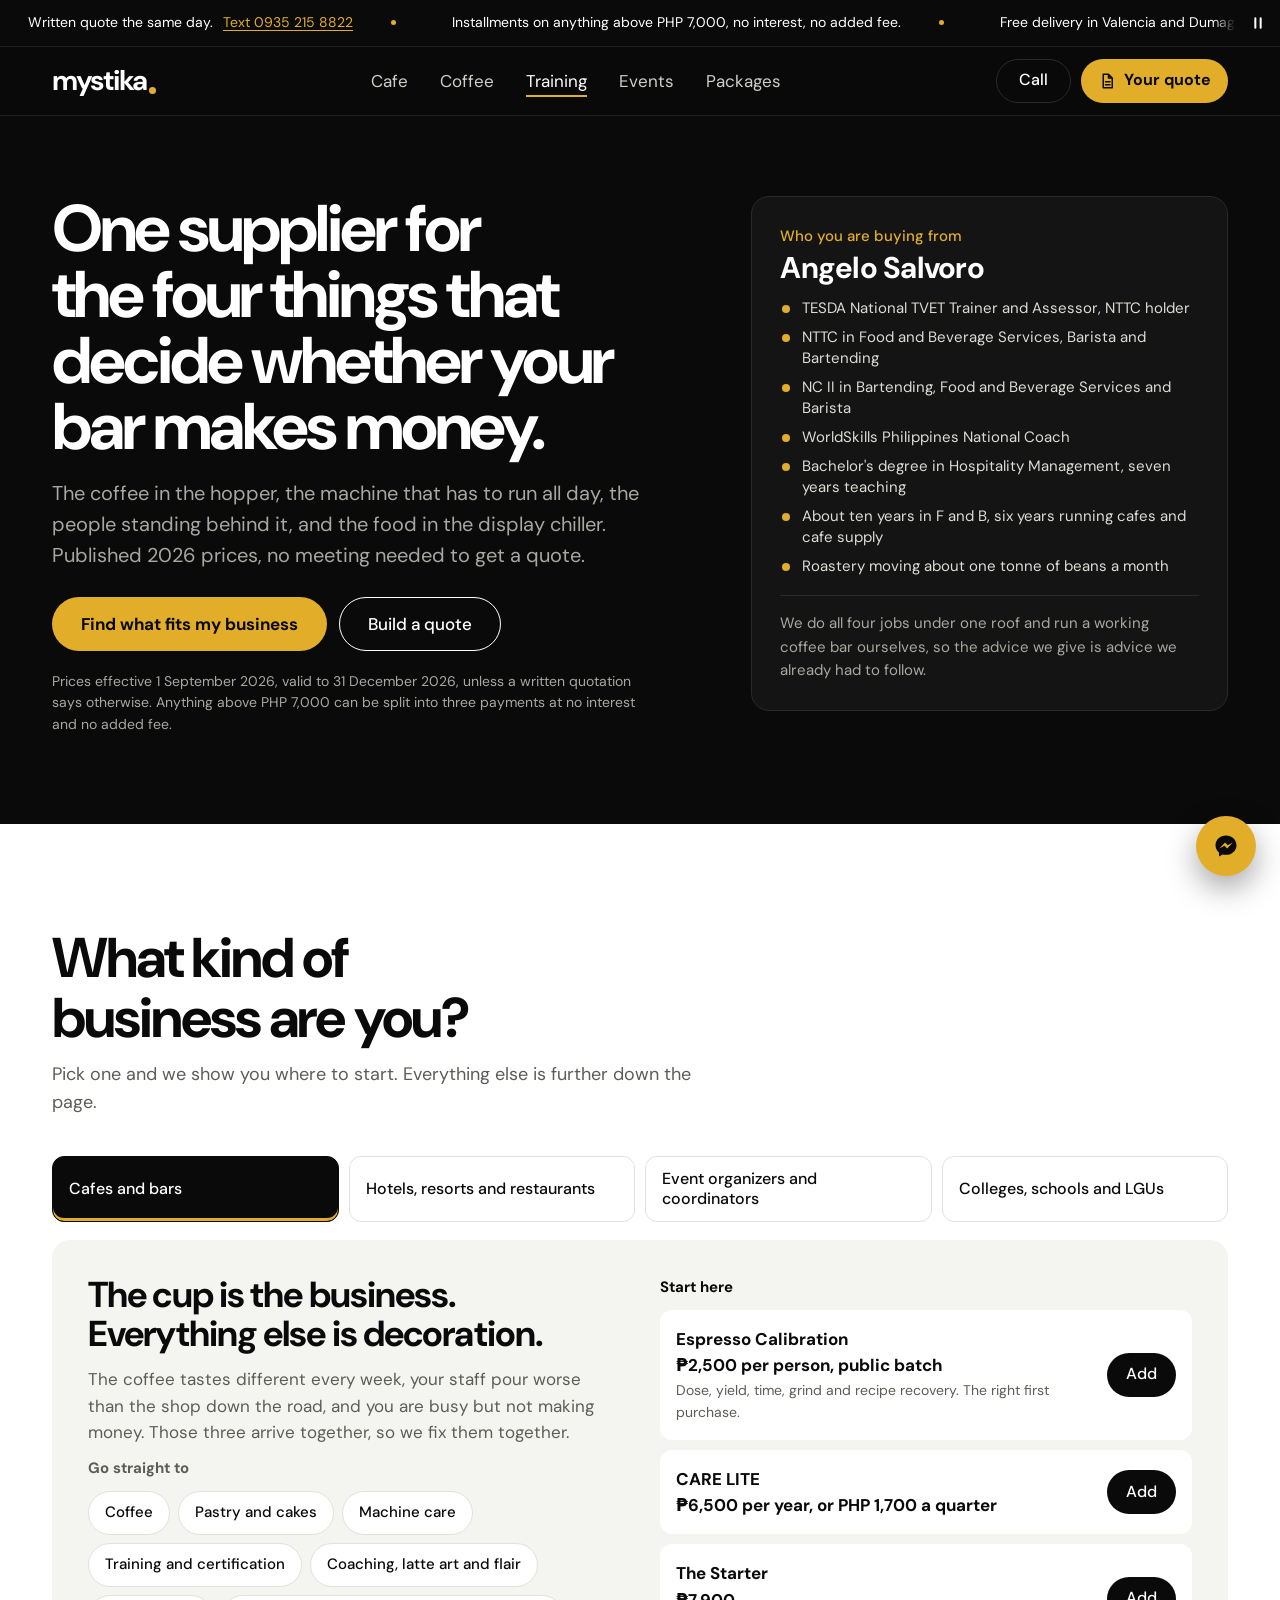
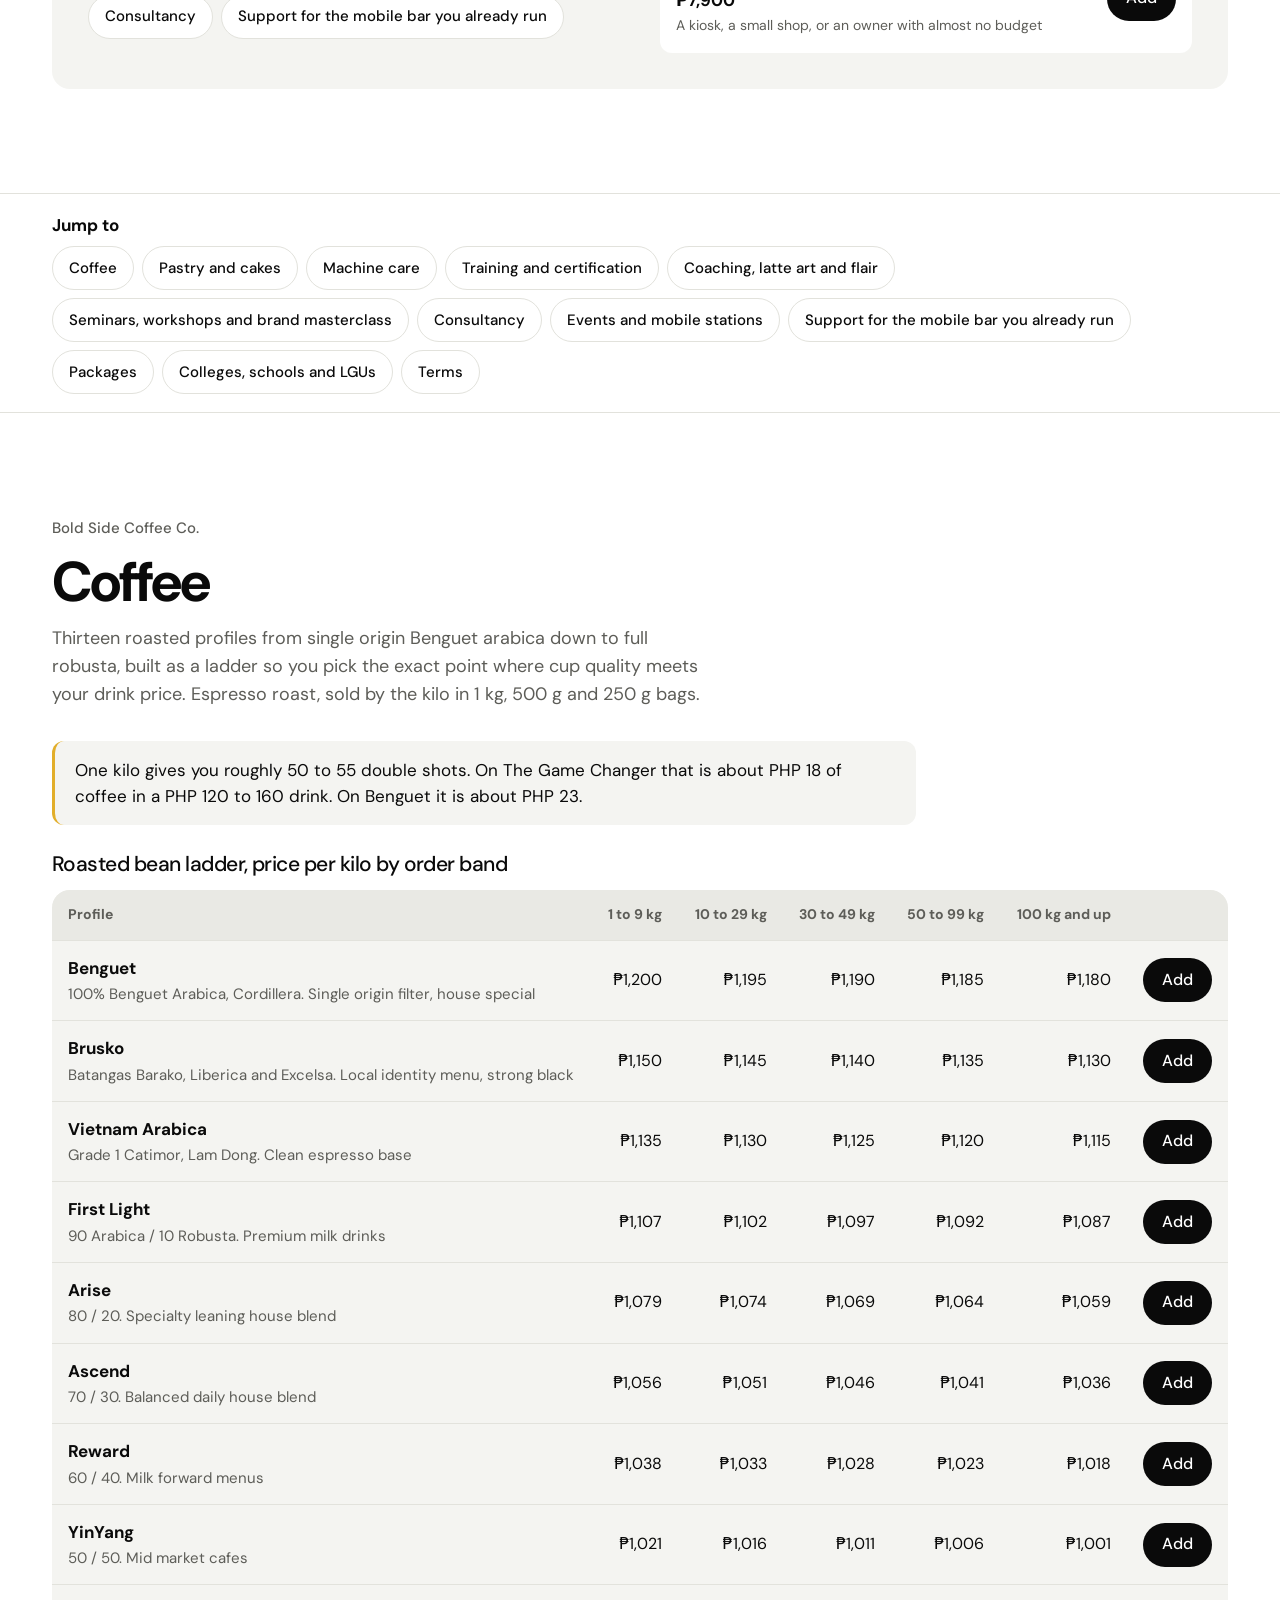
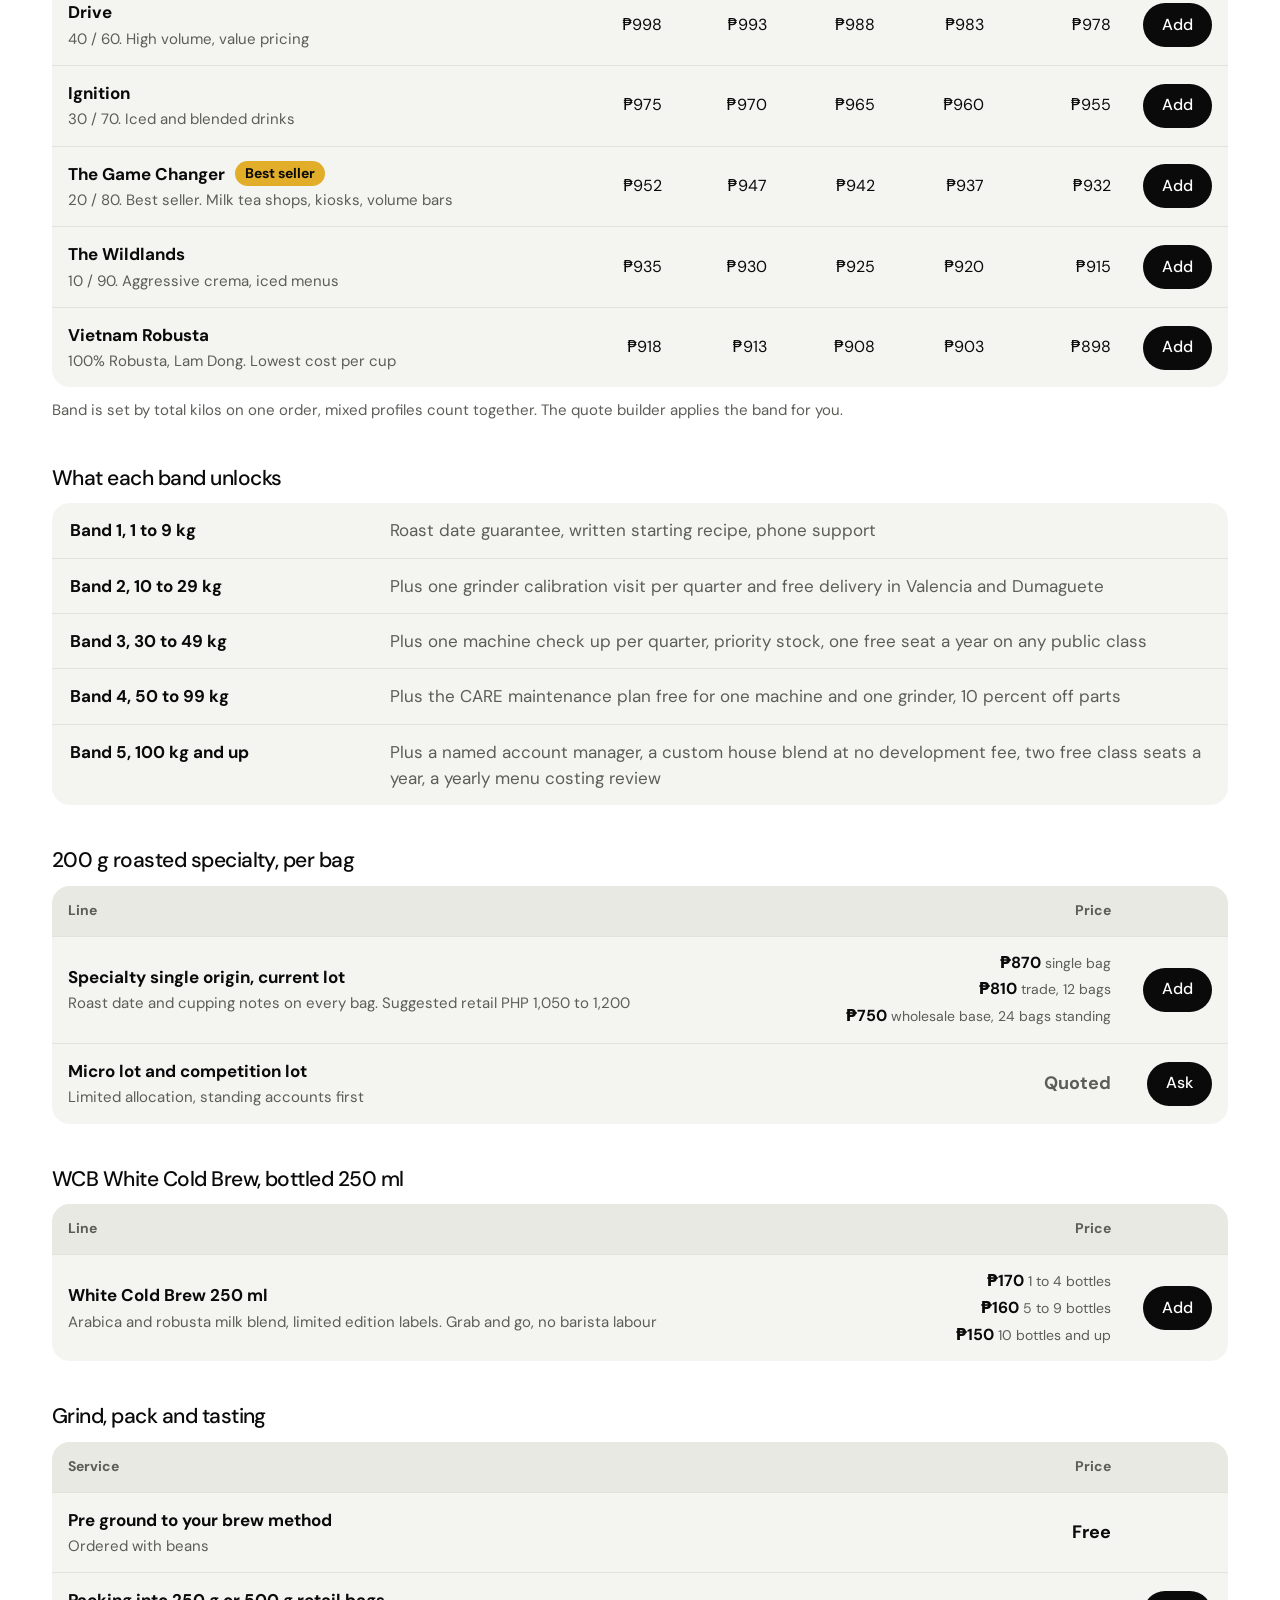
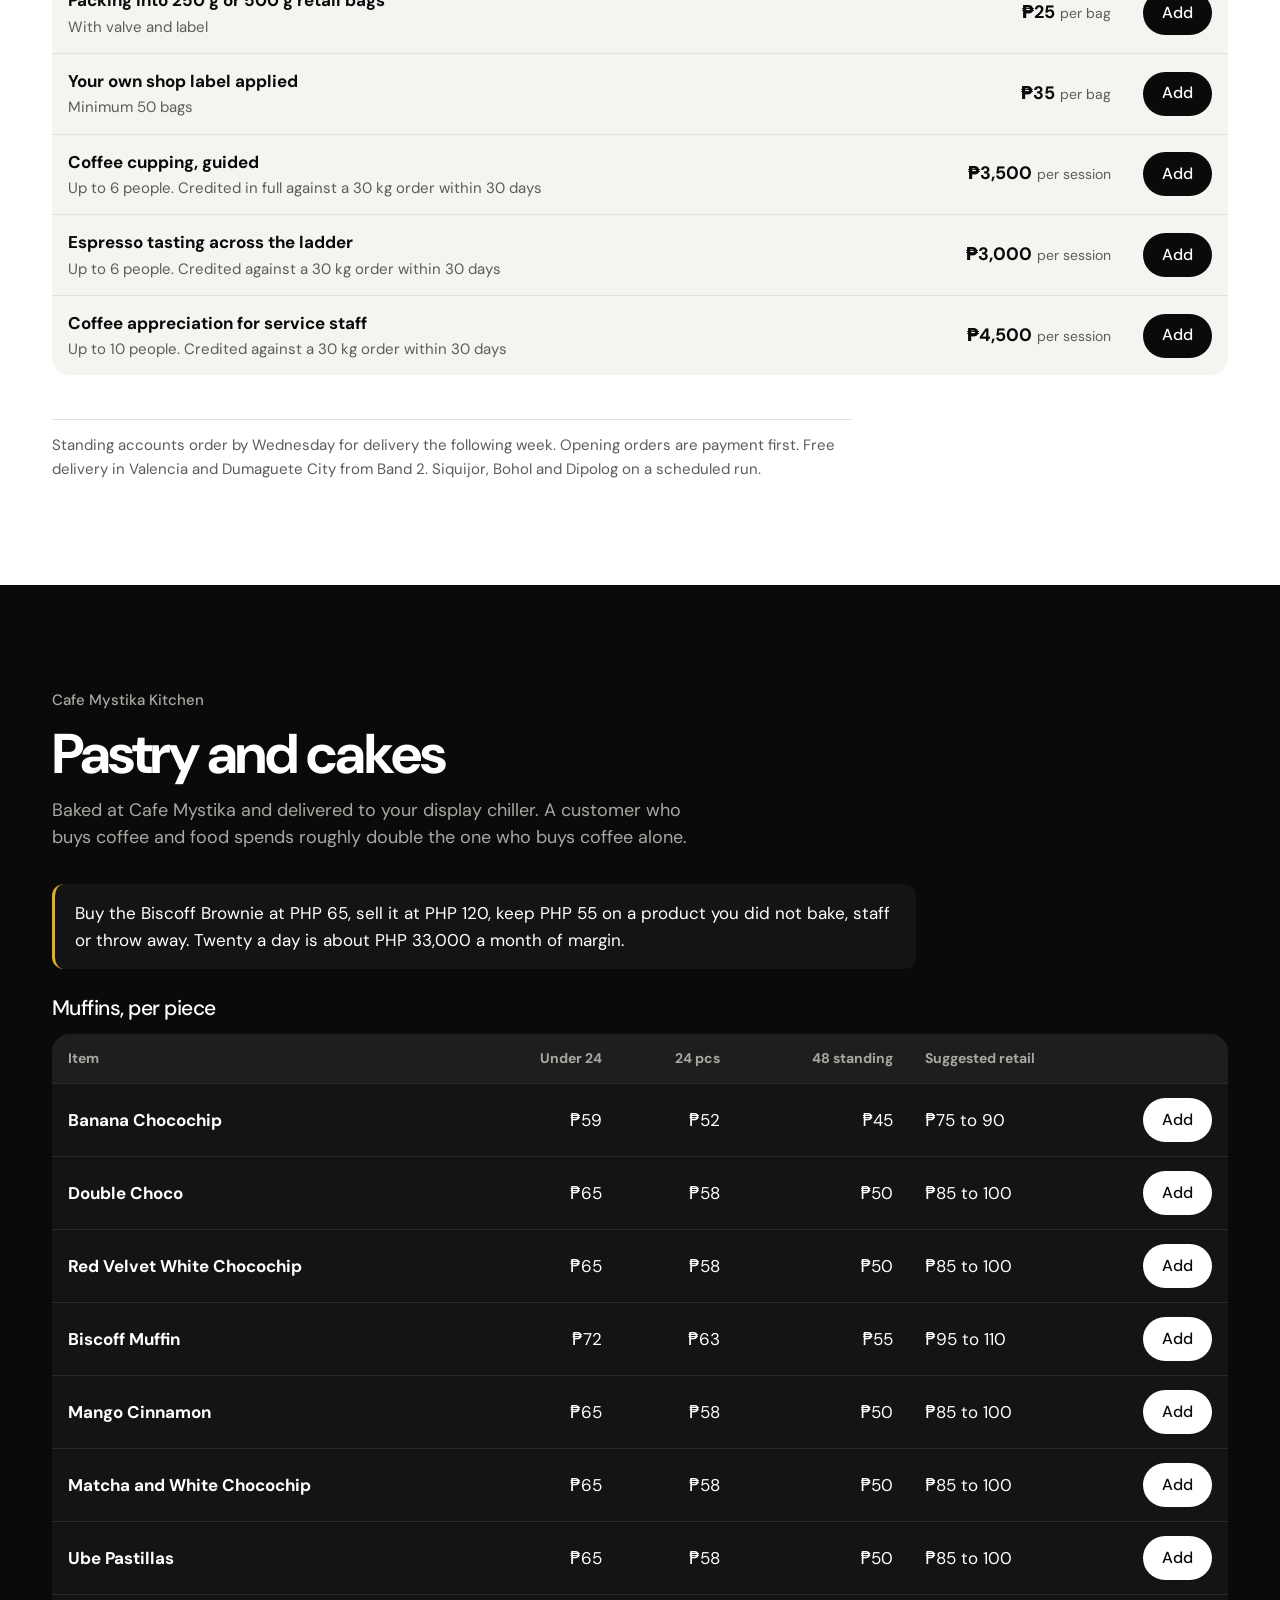
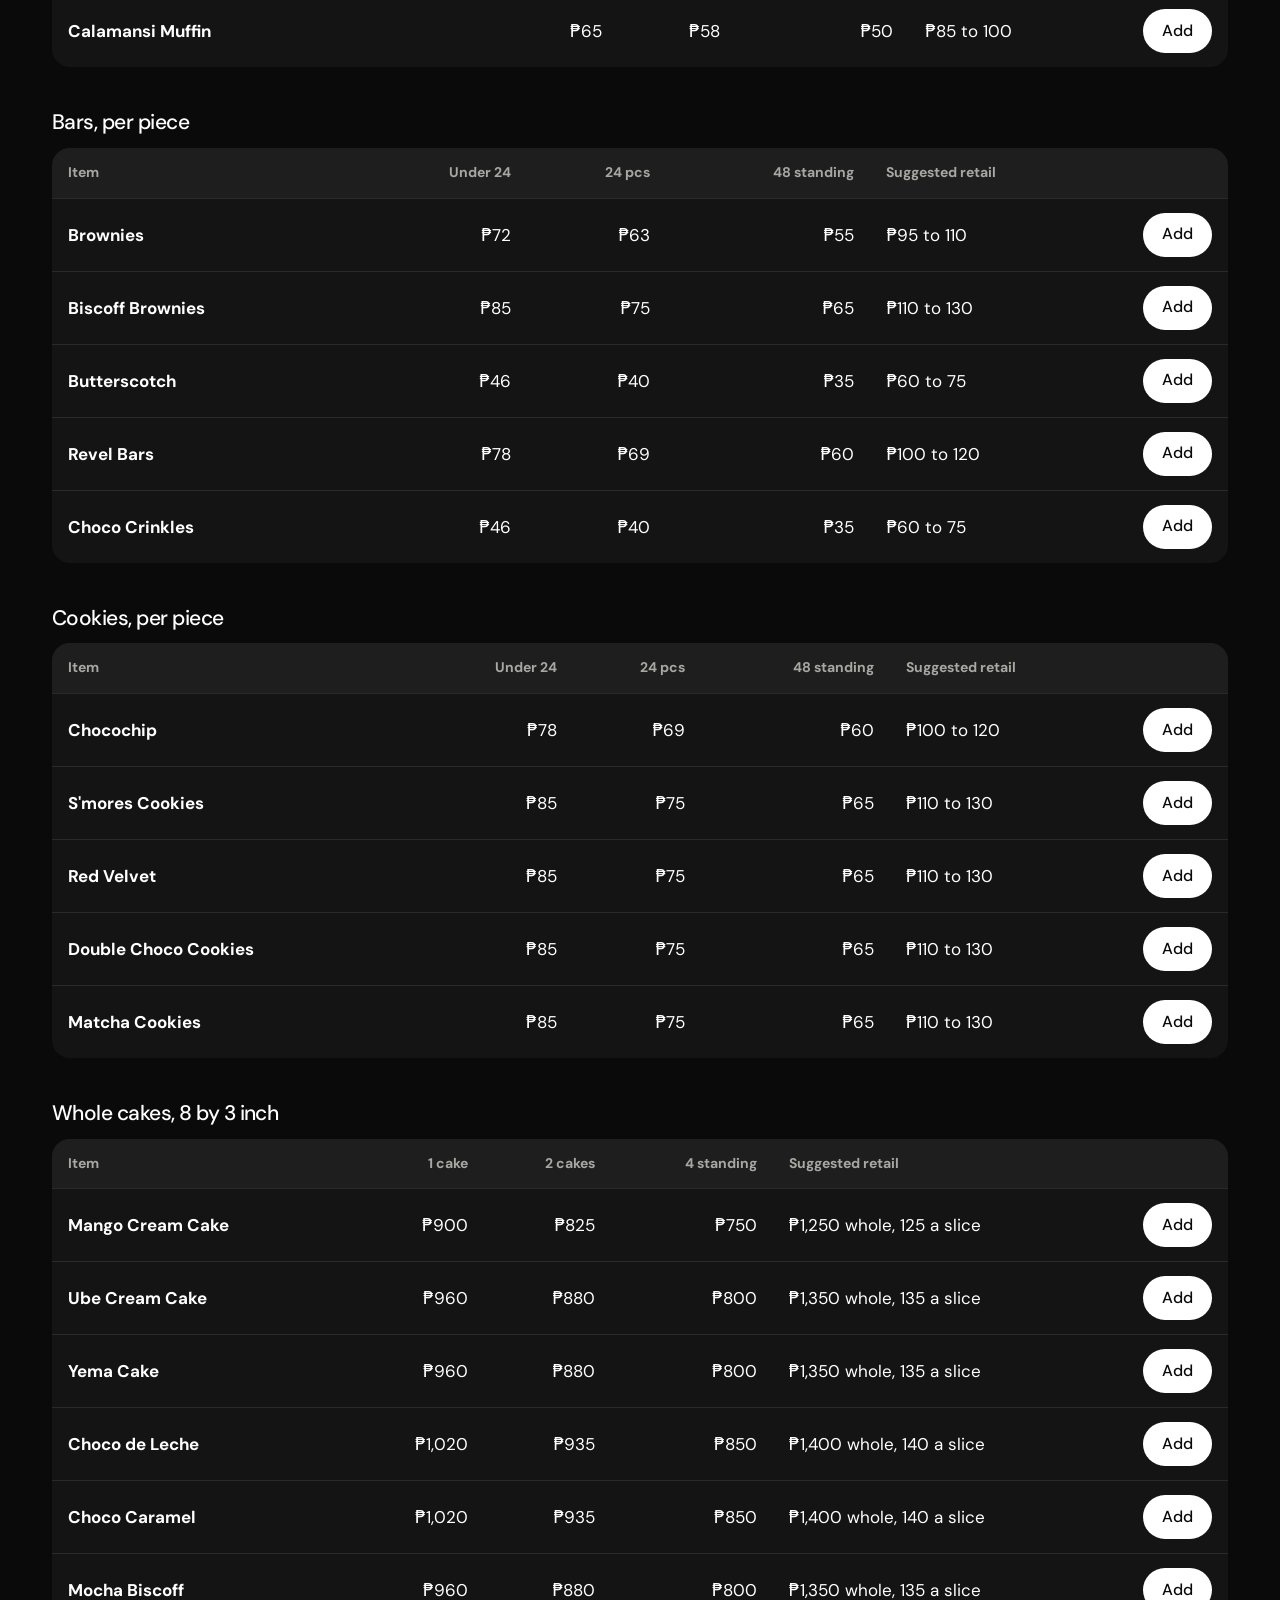
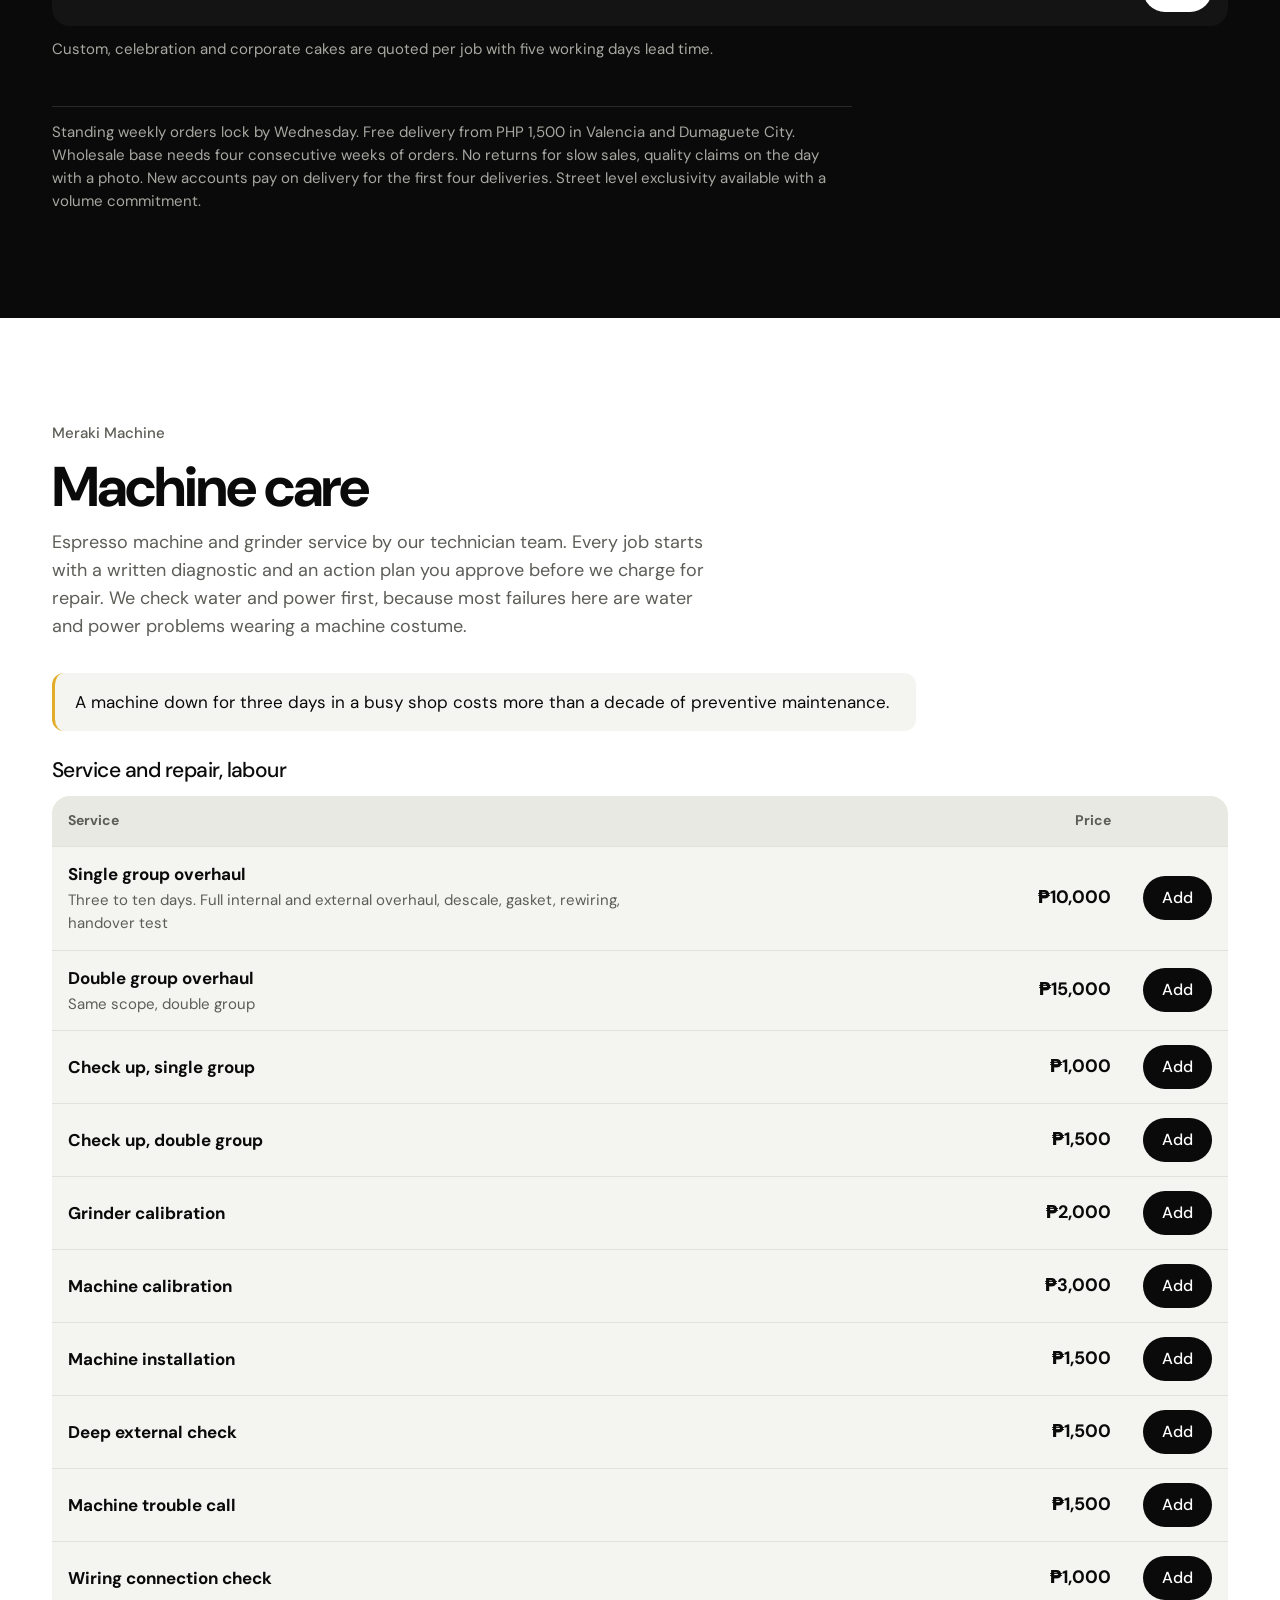
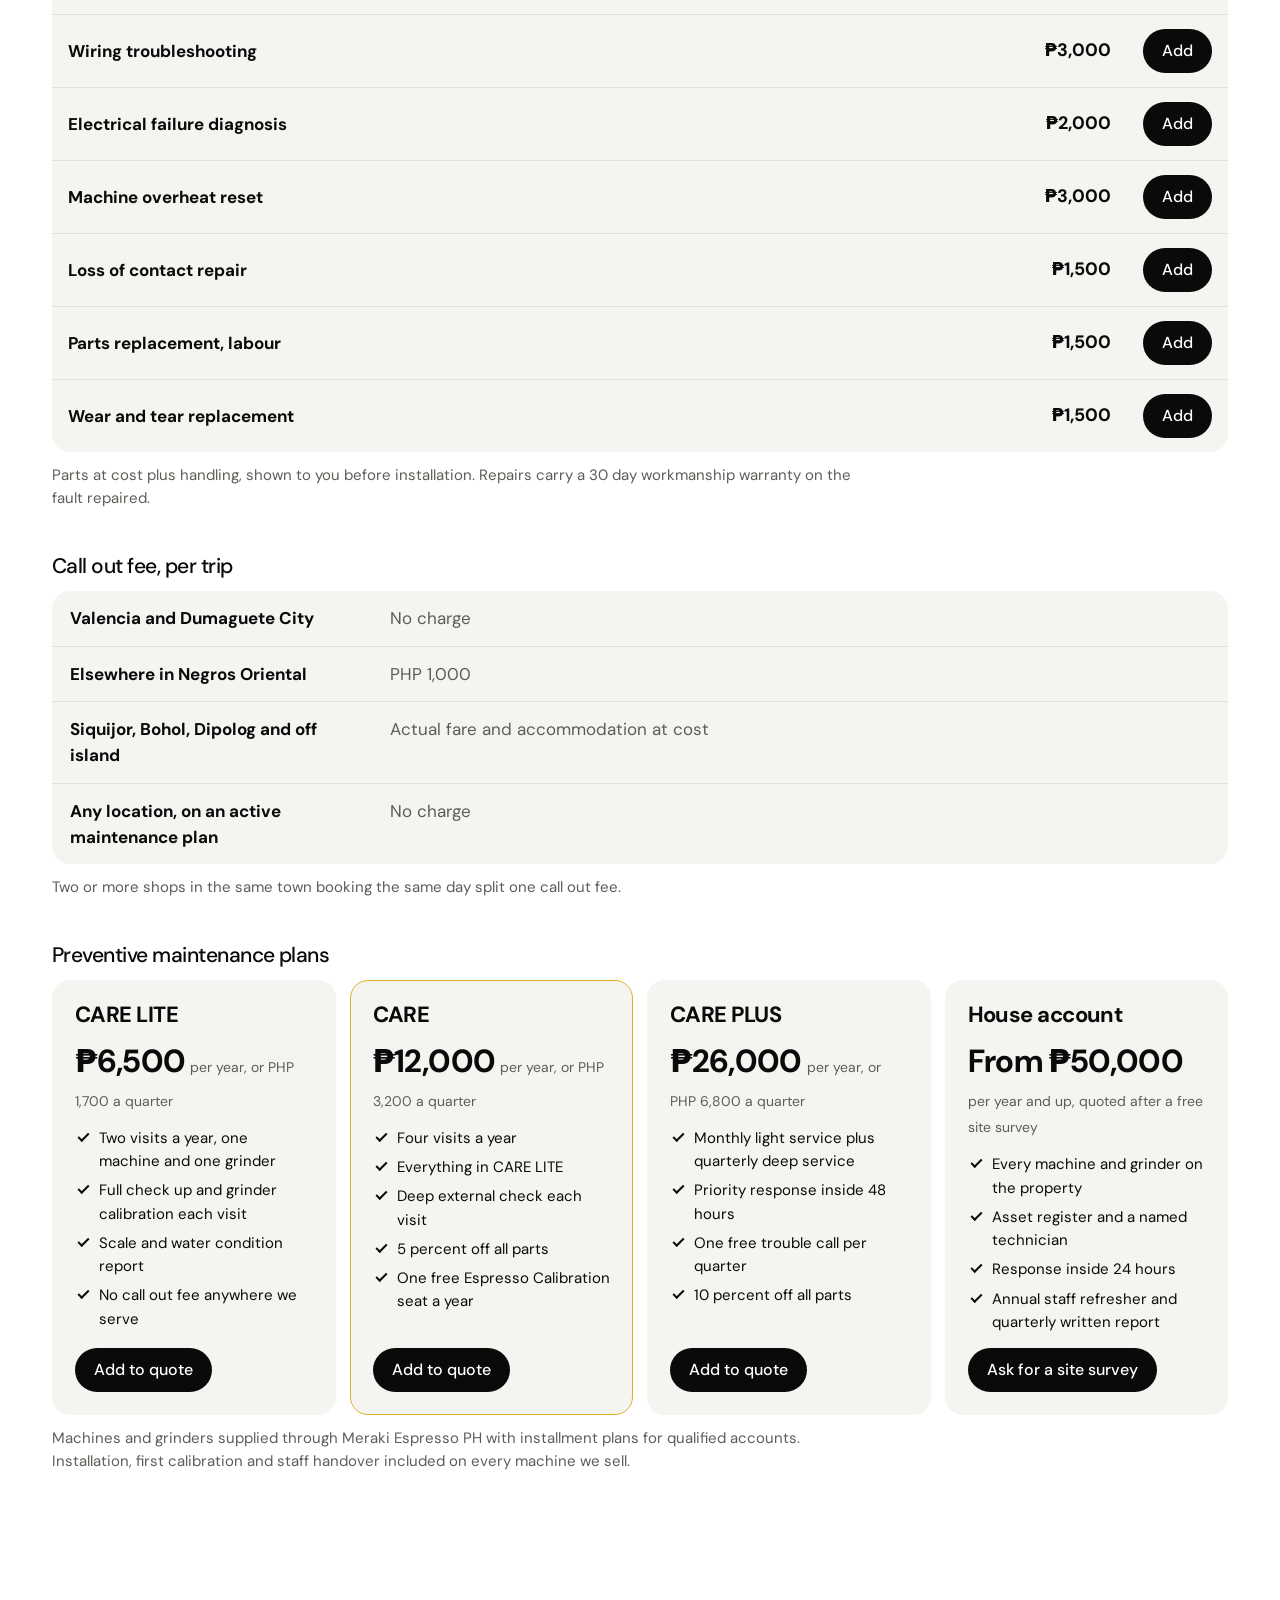
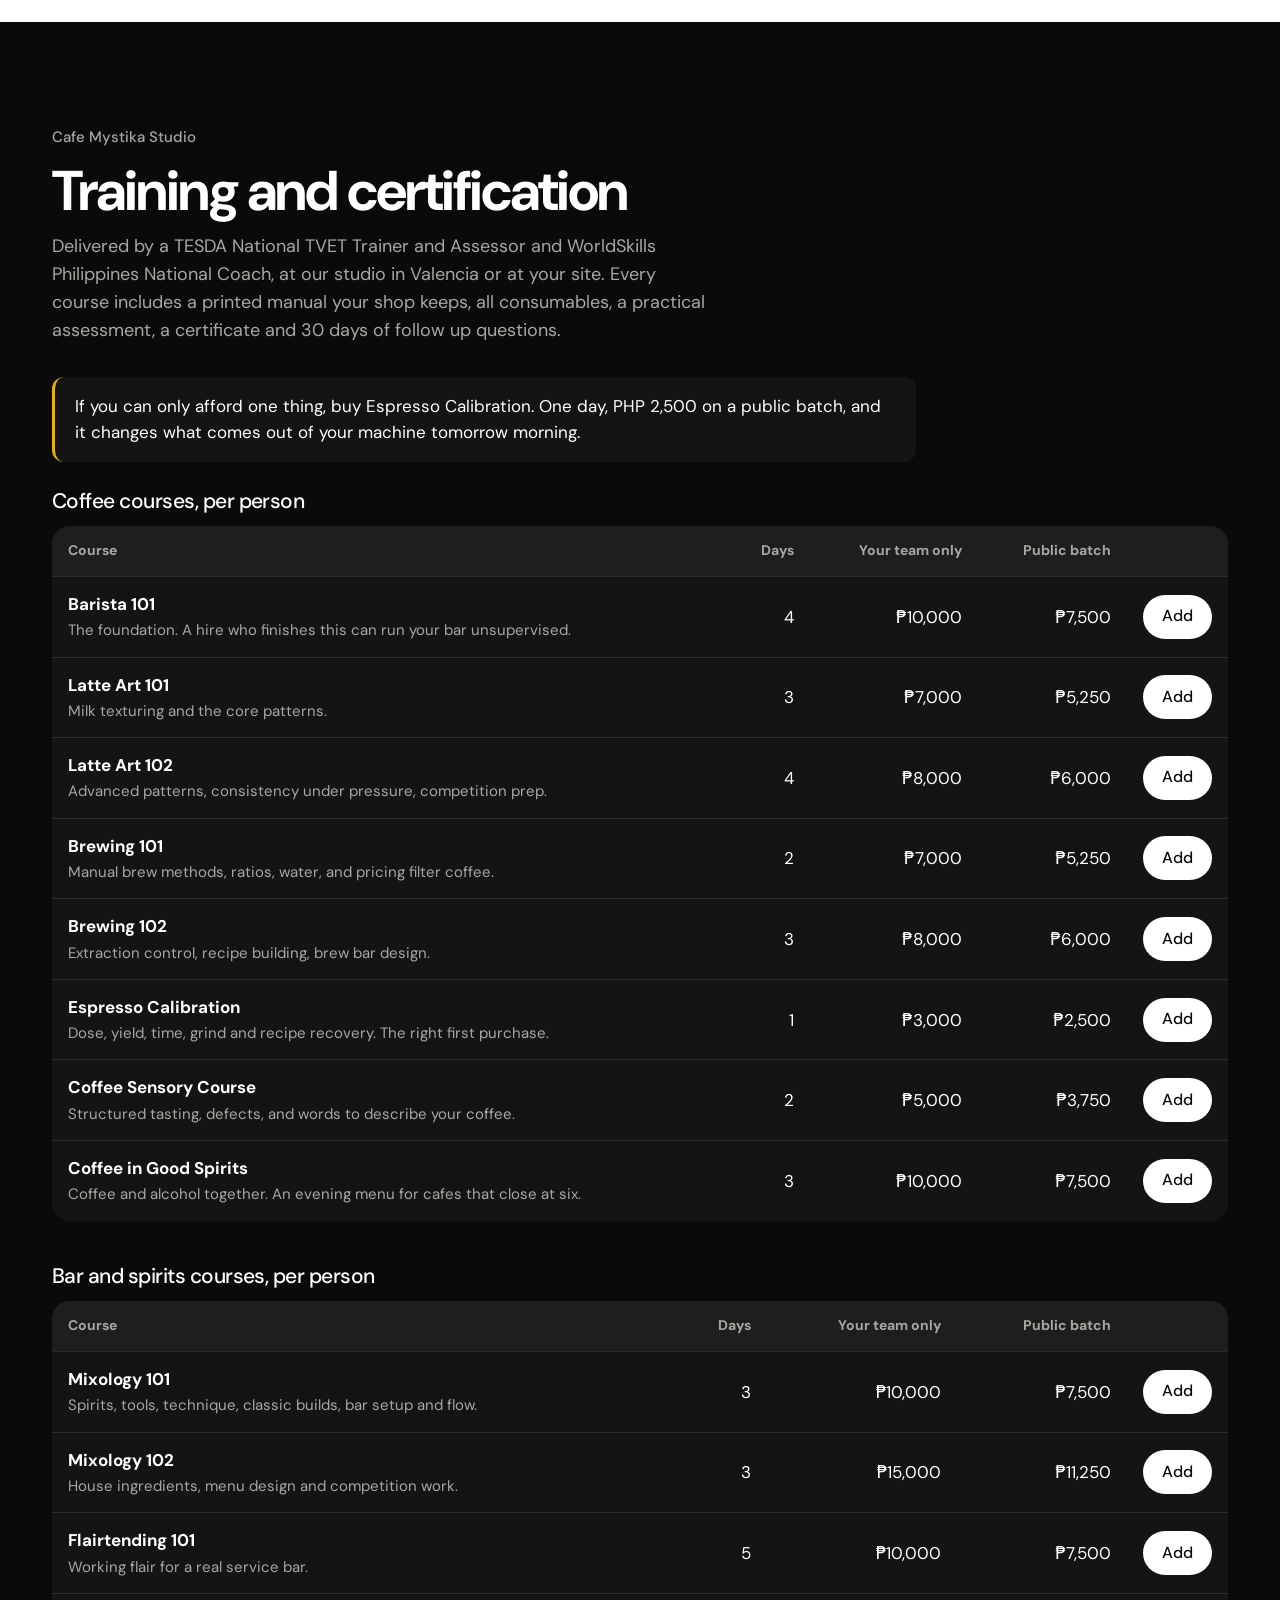
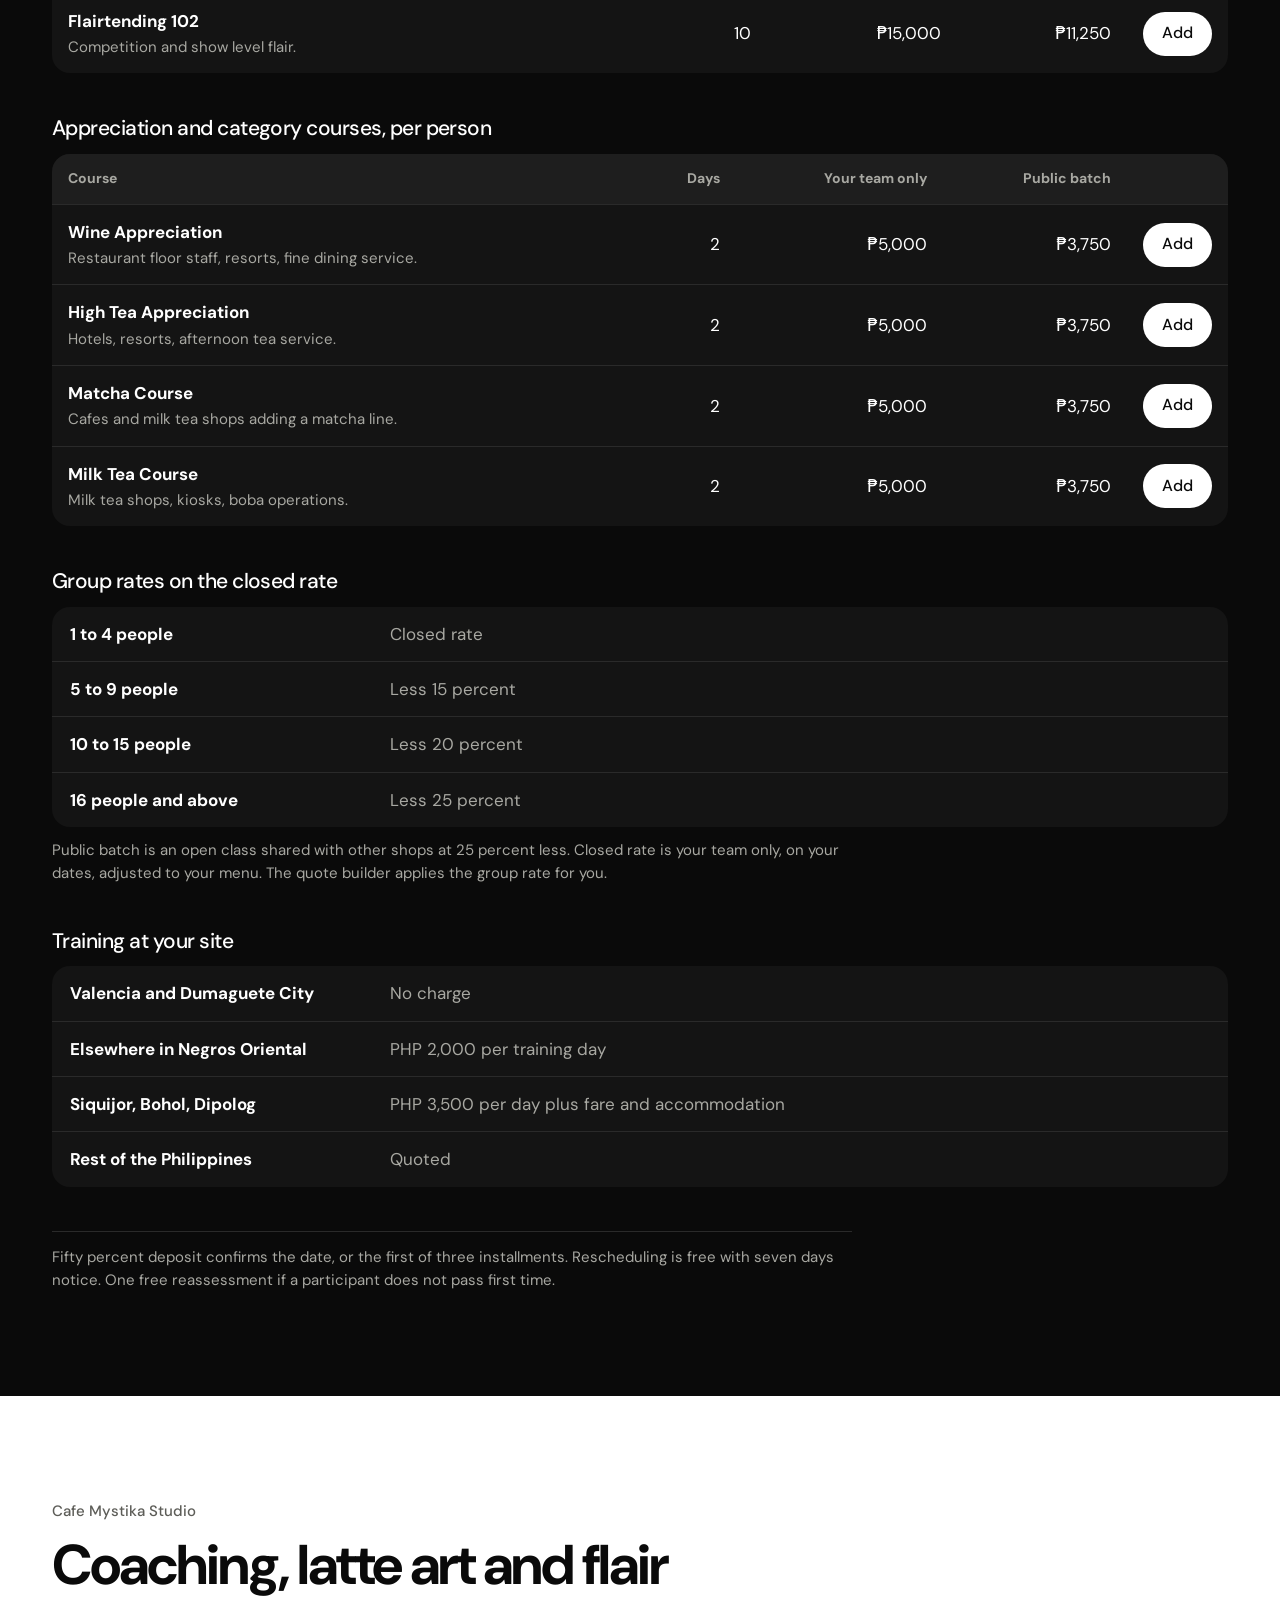
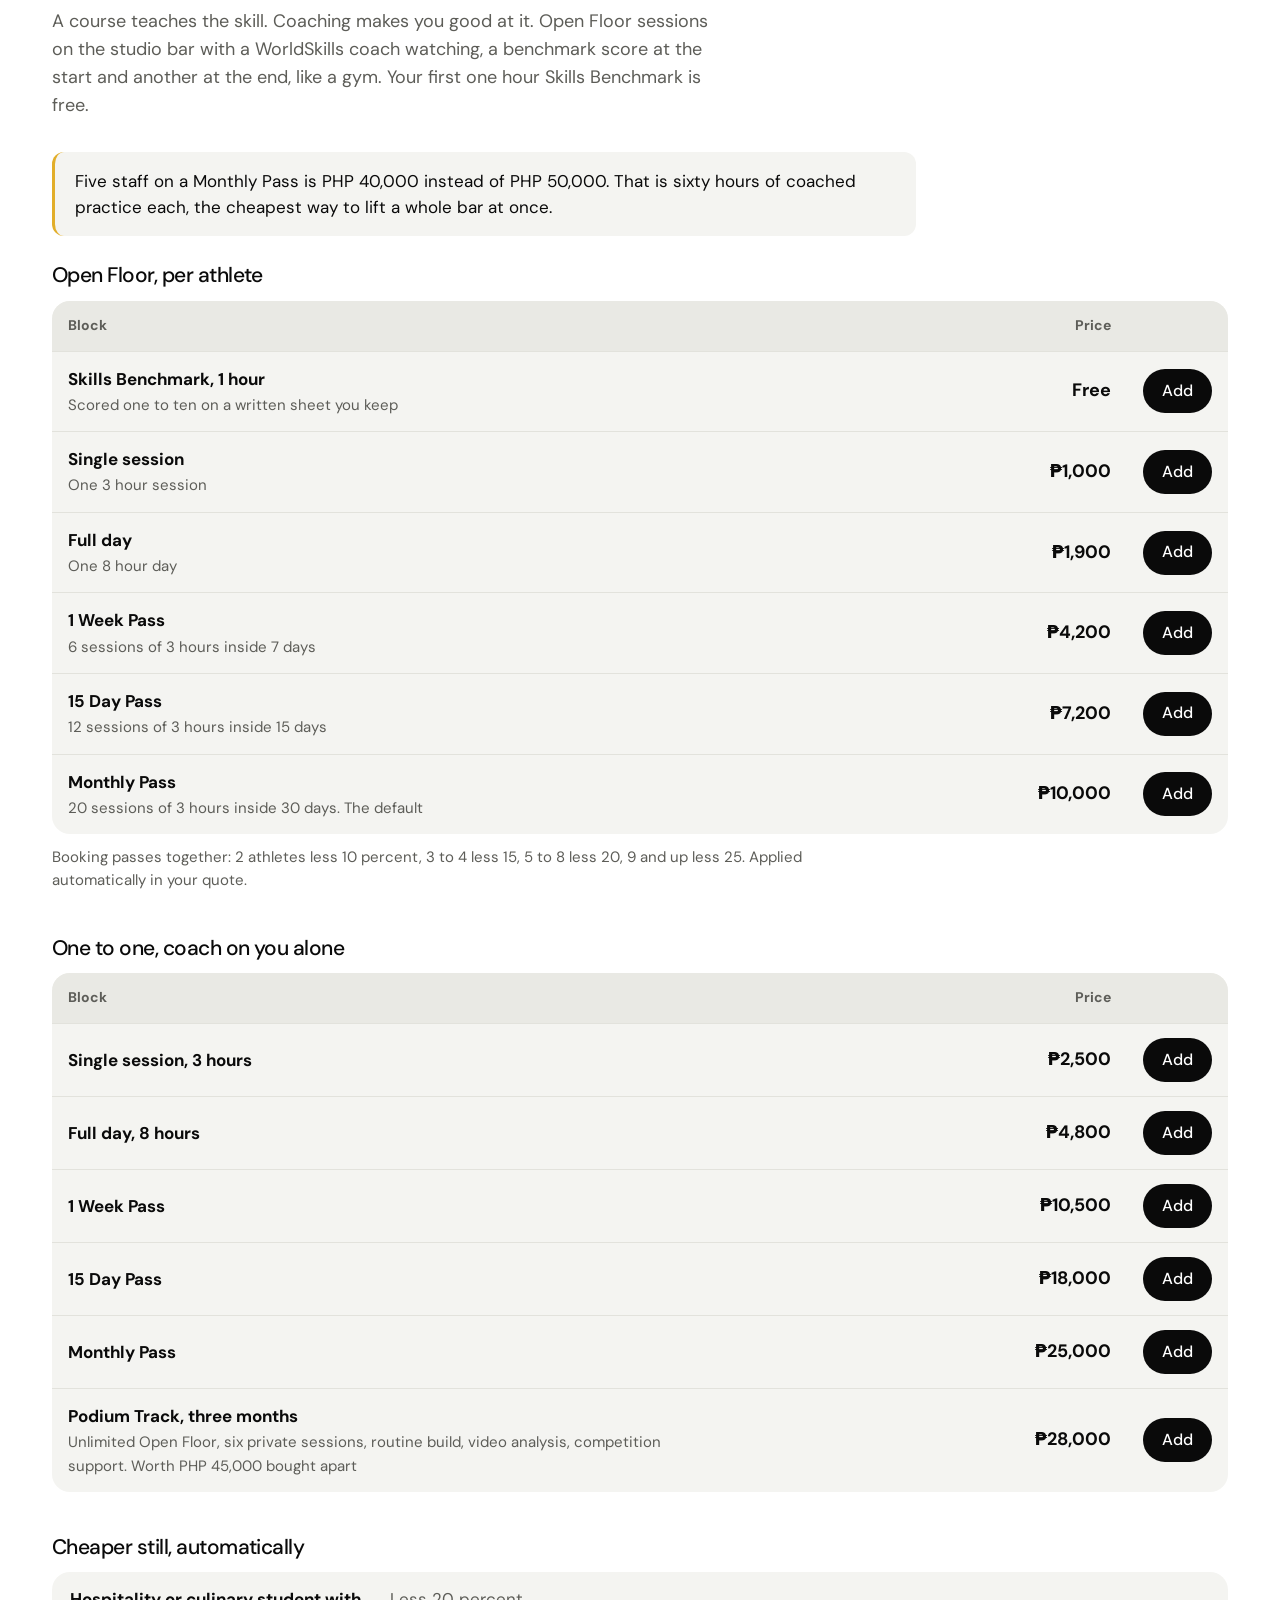
==== commit 1cc3e892: "Restyle to black, white and mustard gold (60/30/10) Rebuild the stylesheet on semantic tokens: secti" ====
--- a/trade.html
+++ b/trade.html
@@ -5,7 +5,7 @@
   <meta name="viewport" content="width=device-width, initial-scale=1">
   <title>For Business | Cafe Mystika Trade Catalogue 2026</title>
   <meta name="description" content="Wholesale coffee, pastry and cakes, espresso machine service, barista and bartending training, coaching, consultancy and event beverage stations for cafes, hotels, event organizers and schools in Negros Oriental, Siquijor, Bohol and Dipolog.">
-  <meta name="theme-color" content="#ff7f42">
+  <meta name="theme-color" content="#0a0a0a">
   <link rel="canonical" href="https://www.cafemystika.com/trade.html">
   <link rel="icon" href="assets/img/favicon.svg" type="image/svg+xml">
 
@@ -18,15 +18,13 @@
 
   <link rel="preconnect" href="https://fonts.googleapis.com">
   <link rel="preconnect" href="https://fonts.gstatic.com" crossorigin>
-  <link href="https://fonts.googleapis.com/css2?family=Outfit:wght@300;400;500;600;700&display=swap" rel="stylesheet">
+  <link href="https://fonts.googleapis.com/css2?family=DM+Sans:opsz,wght@9..40,400;9..40,500;9..40,700&display=swap" rel="stylesheet">
   <link rel="stylesheet" href="assets/css/styles.css">
 </head>
 <body class="page-trade">
   <a class="skip" href="#main">Skip to content</a>
 
-  <div class="statusbar" role="region" aria-label="Trade enquiries">
-    <span>Trade enquiries: text <a data-link="sms" href="#" class="statusbar-link" data-phone-display>0935 215 8822</a> for a written quote the same day</span>
-  </div>
+  <div class="statusbar" role="region" aria-label="Announcements" data-announce></div>
 
   <header class="site-header">
     <div class="wrap header-inner">
@@ -56,8 +54,8 @@
           <h1>One supplier for the four things that decide whether your bar makes money.</h1>
           <p class="lede">The coffee in the hopper, the machine that has to run all day, the people standing behind it, and the food in the display chiller. Published 2026 prices, no meeting needed to get a quote.</p>
           <div class="hero-ctas">
-            <a class="btn btn-ink btn-lg" href="#for">Find what fits my business</a>
-            <button class="btn btn-mango btn-lg" type="button" data-open-quote>Build a quote</button>
+            <a class="btn btn-gold btn-lg" href="#for">Find what fits my business</a>
+            <button class="btn btn-outline btn-lg" type="button" data-open-quote>Build a quote</button>
           </div>
           <p class="validity" data-validity></p>
         </div>
@@ -71,7 +69,7 @@
     </section>
 
     <!-- Audience picker -->
-    <section class="section section-for" id="for" aria-labelledby="for-h">
+    <section class="section theme-light section-for" id="for" aria-labelledby="for-h">
       <div class="wrap">
         <div class="section-head">
           <h2 id="for-h">What kind of business are you?</h2>
@@ -82,7 +80,7 @@
       </div>
     </section>
 
-    <nav class="section-index" aria-label="Catalogue sections">
+    <nav class="section-index theme-light" aria-label="Catalogue sections">
       <div class="wrap">
         <p class="section-index-h">Jump to</p>
         <ul data-section-index></ul>
@@ -91,7 +89,7 @@
 
     <div data-sections></div>
 
-    <section class="section section-soft" id="how" aria-labelledby="how-h">
+    <section class="section" id="how" aria-labelledby="how-h">
       <div class="wrap">
         <div class="section-head">
           <h2 id="how-h">How to buy from us</h2>
@@ -107,7 +105,7 @@
       </div>
     </section>
 
-    <section class="section" id="terms" aria-labelledby="terms-h">
+    <section class="section theme-light" id="terms" aria-labelledby="terms-h">
       <div class="wrap">
         <div class="section-head">
           <h2 id="terms-h">Terms of trade, in short</h2>
@@ -240,6 +238,11 @@
     </div>
   </div>
 
+  <aside aria-label="Chat">
+    <a class="float-chat" data-link="messenger" href="#" target="_blank" rel="noopener" aria-label="Chat with us on Messenger">
+      <svg viewBox="0 0 24 24" width="28" height="28" aria-hidden="true"><path d="M12 3C6.9 3 3 6.7 3 11.3c0 2.5 1.1 4.7 3 6.2V21l3.2-1.8c.9.2 1.8.4 2.8.4 5.1 0 9-3.7 9-8.3S17.1 3 12 3zm1 11.2-2.3-2.4-4.4 2.4 4.9-5.2 2.3 2.4 4.4-2.4z" fill="currentColor"/></svg>
+    </a>
+  </aside>
   <div class="toast" data-toast role="status" aria-live="polite"></div>
 
   <script src="assets/js/core.js"></script>
--- a/assets/css/styles.css
+++ b/assets/css/styles.css
@@ -1,50 +1,78 @@
 /* Cafe Mystika
-   Palette from the brand board: Mango Tango, Linen, New Car, Light Cobalt Blue.
-   One family (Outfit), lowercase wordmark, hand drawn blue line art. */
+   60 percent black, 30 percent white, 10 percent mustard gold.
+   Every section is either .theme-dark (the default) or .theme-light, and every
+   component reads its colours from the semantic tokens below, so new sections
+   inherit the system without new colour rules. One family: DM Sans. */
 
 :root {
-  --mango: #ff7f42;
-  --mango-text: #c2410c;   /* orange that passes contrast on white */
-  --linen: #ffeee3;
-  --blue: #214dd1;
-  --cobalt: #8ea5f3;
-  --ink: #1c1c22;
-  --muted: #5b5b66;
-  --mist: #ededef;
-  --soft: #f6f6f8;
-  --line: #e4e4e9;
+  /* Primitives */
+  --black: #0a0a0a;
+  --black-2: #141414;
+  --black-3: #1e1e1e;
+  --black-4: #2a2a2a;
   --white: #ffffff;
-  --r-xl: 28px;
-  --r-lg: 20px;
-  --r-md: 14px;
+  --paper: #f4f4f1;
+  --paper-2: #e9e9e4;
+  --gold: #e2ae2a;           /* the 10 percent: buttons, prices on black, stars, arcs */
+  --gold-hover: #f0bf45;
+  --gold-deep: #7a5a0c;      /* gold that passes 4.5:1 on white, for small accents only */
+  --danger: #b42318;
+
+  /* Semantic tokens, dark by default */
+  --bg: var(--black);
+  --fg: var(--white);
+  --muted: #a8a8a2;          /* 8:1 on black */
+  --surface: var(--black-2);
+  --surface-2: var(--black-3);
+  --line: var(--black-4);
+  --price: var(--gold);
+  --ring: var(--gold);
+  --on-gold: var(--black);
+
+  --r-lg: 18px;
+  --r-md: 12px;
+  --r-sm: 8px;
   --pill: 999px;
-  --star-on-blue: #ffb48f;  /* mango tint with 4:1 contrast on New Car blue */
+  --wrap: 1240px;
   --z-sticky: 40;
   --z-actionbar: 45;
+  --z-float: 50;
   --z-drawer: 60;
   --z-toast: 70;
   --z-skip: 100;
-  --wrap: 1200px;
-  --font: "Outfit", ui-sans-serif, system-ui, -apple-system, "Segoe UI", Roboto, sans-serif;
+  --ease: cubic-bezier(.2, .8, .2, 1);
+  --font: "DM Sans", ui-sans-serif, system-ui, -apple-system, "Segoe UI", Roboto, sans-serif;
+  color-scheme: dark;
+}
+
+.theme-light {
+  --bg: var(--white);
+  --fg: var(--black);
+  --muted: #5d5d58;          /* 6.6:1 on white */
+  --surface: var(--paper);
+  --surface-2: var(--paper-2);
+  --line: #e2e2dc;
+  --price: var(--black);
+  --ring: var(--black);
   color-scheme: light;
+}
+.theme-light, .theme-dark { background: var(--bg); color: var(--fg); }
+.theme-dark {
+  --bg: var(--black); --fg: var(--white); --muted: #a8a8a2; --surface: var(--black-2); --surface-2: var(--black-3);
+  --line: var(--black-4); --price: var(--gold); --ring: var(--gold); color-scheme: dark;
 }
 
 *, *::before, *::after { box-sizing: border-box; }
 html { scroll-behavior: smooth; scroll-padding-top: 84px; scroll-padding-bottom: 90px; -webkit-text-size-adjust: 100%; }
 body {
-  margin: 0;
-  background: var(--white);
-  color: var(--ink);
-  font-family: var(--font);
-  font-size: 17px;
-  line-height: 1.55;
-  -webkit-font-smoothing: antialiased;
-  padding-bottom: 72px; /* room for the mobile action bar */
+  margin: 0; background: var(--bg); color: var(--fg);
+  font-family: var(--font); font-size: 17px; line-height: 1.55; font-optical-sizing: auto;
+  -webkit-font-smoothing: antialiased; padding-bottom: 72px;
 }
 body.locked { overflow: hidden; }
 img, svg { display: block; max-width: 100%; }
 a { color: inherit; }
-h1, h2, h3, h4 { margin: 0; line-height: 1.1; font-weight: 600; letter-spacing: -0.02em; text-wrap: balance; }
+h1, h2, h3, h4 { margin: 0; line-height: 1.08; font-weight: 700; letter-spacing: -0.025em; text-wrap: balance; }
 p { margin: 0; }
 button, input, select, textarea { font: inherit; color: inherit; }
 [hidden] { display: none !important; }
@@ -52,277 +80,323 @@
 button, summary, [role="tab"], [role="radio"] { cursor: pointer; }
 .sr-only { position: absolute; width: 1px; height: 1px; padding: 0; margin: -1px; overflow: hidden; clip: rect(0 0 0 0); white-space: nowrap; border: 0; }
 
-/* Focus ring: blue on light surfaces, white on blue and ink, ink on mango */
-:focus-visible { outline: 3px solid var(--blue); outline-offset: 3px; border-radius: 8px; }
-.statusbar :focus-visible, .tile-art:focus-visible, .section-reviews :focus-visible, .btn-ink:focus-visible, .tabs button[aria-selected="true"]:focus-visible, .seg button[aria-checked="true"]:focus-visible {
-  outline-color: var(--ink); box-shadow: 0 0 0 3px var(--white);
-}
-.statusbar :focus-visible, .tile-art:focus-visible, .section-reviews :focus-visible { outline-color: var(--white); box-shadow: none; }
-.site-footer :focus-visible, .btn-mango:focus-visible { outline-color: var(--ink); }
+:focus-visible { outline: 3px solid var(--ring); outline-offset: 3px; border-radius: var(--r-sm); }
+.btn-gold:focus-visible, .tile-beans:focus-visible { outline-color: var(--fg); }
 
 .wrap { max-width: var(--wrap); margin: 0 auto; padding: 0 16px; }
 @media (min-width: 720px) { .wrap { padding: 0 32px; } }
 
-.skip { position: absolute; left: -999px; top: 8px; background: var(--mango); color: var(--ink); padding: 12px 18px; border-radius: 8px; z-index: var(--z-skip); }
+.skip { position: absolute; left: -999px; top: 8px; background: var(--gold); color: var(--on-gold); padding: 12px 18px; border-radius: var(--r-sm); z-index: var(--z-skip); }
 .skip:focus { left: 8px; }
 
 /* ---------- Buttons ---------- */
 .btn {
   display: inline-flex; align-items: center; justify-content: center; gap: 8px;
-  min-height: 44px; padding: 0 22px;
-  border: 1.5px solid transparent; border-radius: var(--pill);
+  min-height: 44px; padding: 0 22px; border: 1.5px solid transparent; border-radius: var(--pill);
   font-weight: 500; font-size: 16px; text-decoration: none; cursor: pointer; white-space: nowrap;
-  transition: background-color .15s, color .15s, border-color .15s, transform .1s;
-}
-.btn:active { transform: translateY(1px); }
-.btn-ink { background: var(--ink); color: var(--white); }
-.btn-ink:hover { background: #33333c; }
-.btn-mango { background: var(--mango); color: var(--ink); }
-.btn-mango:hover { background: #ff9a6a; }
-.btn-outline { border-color: var(--ink); background: transparent; }
-.btn-outline:hover { background: var(--soft); }
+  transition: background-color .18s var(--ease), color .18s var(--ease), border-color .18s var(--ease), transform .1s;
+}
+.btn:active { transform: scale(.98); }
+.btn-gold { background: var(--gold); color: var(--on-gold); font-weight: 700; }
+.btn-gold:hover { background: var(--gold-hover); }
+.btn-ink { background: var(--fg); color: var(--bg); }
+.btn-ink:hover { background: var(--muted); }
+.btn-outline { border-color: var(--fg); background: transparent; color: var(--fg); }
+.btn-outline:hover { background: var(--surface); }
+.btn-outline-light { border-color: var(--white); color: var(--white); background: transparent; }
+.btn-outline-light:hover { background: rgba(255, 255, 255, .1); }
 .btn-lg { min-height: 54px; padding: 0 28px; font-size: 17px; }
+@media (max-width: 399px) { .btn-lg { white-space: normal; text-align: center; padding: 10px 22px; } }
 .btn-block { width: 100%; }
 .btn-add { padding: 0 18px; font-size: 16px; }
 
-.icon-btn { background: none; border: 0; width: 44px; height: 44px; border-radius: 50%; cursor: pointer; display: inline-flex; align-items: center; justify-content: center; }
-.icon-btn:hover { background: var(--mist); }
-
-/* ---------- Status bar + header ---------- */
+.icon-btn { background: none; border: 0; width: 44px; height: 44px; border-radius: 50%; cursor: pointer; display: inline-flex; align-items: center; justify-content: center; color: inherit; }
+.icon-btn:hover { background: var(--surface); }
+
+/* ---------- Announcement bar (scrolls, pausable, static with reduced motion) ---------- */
 .statusbar {
-  background: var(--ink); color: #e6e6ea;
-  display: flex; align-items: center; justify-content: center; gap: 10px;
-  font-size: 14px; padding: 8px 16px; text-align: center;
-}
-.statusbar-link { color: var(--cobalt); text-underline-offset: 3px; }
-.statusbar-link, .section-head a, .facts a, .footer-links a, .faq details a, .site-footer p a { display: inline-block; padding: 12px 0; margin: -12px 0; }
-.faq details a { color: var(--blue); font-weight: 500; text-underline-offset: 3px; }
-@media (max-width: 519px) { .statusbar-link { display: none; } }
-.status-dot { width: 9px; height: 9px; border-radius: 50%; background: #9a9aa5; display: inline-block; flex: none; }
-.status-dot.is-open { background: #3fcf7f; box-shadow: 0 0 0 4px rgba(63, 207, 127, .2); }
-
+  background: var(--black); color: var(--white); border-bottom: 1px solid var(--black-3);
+  display: flex; align-items: center; font-size: 14px; position: relative; min-height: 44px;
+}
+.announce-viewport { overflow: hidden; flex: 1; mask-image: linear-gradient(90deg, transparent, #000 24px, #000 calc(100% - 24px), transparent); }
+.announce-track { display: flex; width: max-content; animation: marquee 48s linear infinite; }
+.statusbar.paused .announce-track, .statusbar:hover .announce-track, .statusbar:focus-within .announce-track { animation-play-state: paused; }
+.announce-list { display: flex; list-style: none; margin: 0; padding: 0; }
+.announce-list li { display: inline-flex; align-items: center; gap: 10px; padding: 12px 28px; white-space: nowrap; }
+.announce-list li::after { content: ""; width: 5px; height: 5px; border-radius: 50%; background: var(--gold); margin-left: 28px; }
+.announce-list a { color: var(--gold); text-underline-offset: 3px; display: inline-block; padding: 12px 0; margin: -12px 0; }
+@keyframes marquee { to { transform: translateX(-50%); } }
+.announce-pause { flex: none; width: 44px; height: 44px; border: 0; background: var(--black); color: var(--white); display: grid; place-items: center; }
+.announce-pause:hover { color: var(--gold); }
+.statusbar-link { color: var(--gold); text-underline-offset: 3px; }
+.status-dot { width: 9px; height: 9px; border-radius: 50%; background: #8a8a85; display: inline-block; flex: none; }
+.status-dot.is-open { background: #45d483; box-shadow: 0 0 0 4px rgba(69, 212, 131, .18); }
+
+/* ---------- Header ---------- */
 .site-header {
   position: sticky; top: 0; z-index: var(--z-sticky);
-  background: rgba(255, 255, 255, .92);
-  -webkit-backdrop-filter: saturate(1.4) blur(10px); backdrop-filter: saturate(1.4) blur(10px);
-  border-bottom: 1px solid var(--line);
+  background: rgba(10, 10, 10, .92); color: var(--white);
+  -webkit-backdrop-filter: saturate(1.2) blur(12px); backdrop-filter: saturate(1.2) blur(12px);
+  border-bottom: 1px solid var(--black-3);
 }
 .header-inner { display: flex; align-items: center; gap: 20px; height: 68px; }
-.wordmark { font-size: 30px; font-weight: 500; letter-spacing: -0.04em; color: var(--mango-text); text-decoration: none; line-height: 1; display: inline-flex; align-items: center; min-height: 44px; }
-.nav { display: none; gap: 6px; margin-left: 20px; }
-.nav a { text-decoration: none; padding: 0 14px; min-height: 44px; display: inline-flex; align-items: center; border-radius: var(--pill); color: var(--muted); }
-.nav a:hover { background: var(--soft); color: var(--ink); }
-.nav a[aria-current] { background: var(--linen); color: var(--ink); font-weight: 500; }
+.wordmark { font-size: 28px; font-weight: 700; letter-spacing: -0.045em; color: var(--white); text-decoration: none; line-height: 1; display: inline-flex; align-items: center; gap: 2px; min-height: 44px; }
+.wordmark::after { content: ""; width: 7px; height: 7px; border-radius: 50%; background: var(--gold); align-self: flex-end; margin-bottom: 9px; }
+.nav { display: none; gap: 4px; margin-left: auto; margin-right: auto; }
+.nav a { text-decoration: none; padding: 0 14px; min-height: 44px; display: inline-flex; align-items: center; color: #cfcfca; position: relative; }
+.nav a:hover { color: var(--white); }
+.nav a[aria-current]::after { content: ""; position: absolute; left: 14px; right: 14px; bottom: 6px; height: 2px; background: var(--gold); }
+.nav a[aria-current] { color: var(--white); }
 .header-actions { margin-left: auto; display: flex; gap: 10px; align-items: center; }
-.cart-btn { padding: 0 16px; }
+.nav + .header-actions { margin-left: 0; }
+.site-header .btn-outline { border-color: var(--black-4); color: var(--white); }
+.site-header .btn-outline:hover { border-color: var(--white); background: transparent; }
+.cart-btn { padding: 0 16px; background: var(--gold); color: var(--black); font-weight: 700; }
+.cart-btn:hover { background: var(--gold-hover); }
 .cart-count {
   min-width: 22px; height: 22px; padding: 0 6px; border-radius: 11px;
-  background: var(--mango); color: var(--ink); font-size: 14px; font-weight: 600; font-variant-numeric: tabular-nums;
+  background: var(--black); color: var(--gold); font-size: 14px; font-weight: 700; font-variant-numeric: tabular-nums;
   display: inline-flex; align-items: center; justify-content: center;
 }
+.actionbar .cart-count { background: var(--gold); color: var(--black); }
 .cart-count.bump { animation: bump .35s ease; }
 @keyframes bump { 40% { transform: scale(1.35); } }
 .hide-sm { display: none; }
 @media (max-width: 479px) { .hide-xs { display: none; } }
 @media (min-width: 720px) { .hide-sm { display: inline-flex; } }
-@media (min-width: 960px) { .nav { display: flex; } }
-
-/* ---------- Hero: giant wordmark, cup in front ---------- */
-.hero { background: var(--mist); overflow: hidden; padding-bottom: 56px; }
-.hero-stage { position: relative; display: grid; place-items: center; padding-top: 40px; }
+@media (min-width: 1024px) { .nav { display: flex; } }
+
+/* ---------- Hero ---------- */
+.hero { overflow: hidden; padding-bottom: 64px; }
+.hero-stage { position: relative; display: grid; place-items: center; padding-top: 32px; }
 .hero-word {
-  grid-area: 1 / 1;
-  font-size: clamp(96px, 27vw, 380px);
-  font-weight: 500; letter-spacing: -0.06em; line-height: .8;
-  color: var(--mango); white-space: nowrap; user-select: none;
-  padding-top: .12em;
+  grid-area: 1 / 1; font-size: clamp(96px, 27vw, 400px); font-weight: 700; letter-spacing: -0.07em; line-height: .8;
+  color: #171717; white-space: nowrap; user-select: none; padding-top: .12em;
 }
 .hero-cup {
-  grid-area: 1 / 1; position: relative;
-  width: clamp(130px, 30vw, 300px); height: auto;
+  grid-area: 1 / 1; position: relative; width: clamp(130px, 28vw, 290px); height: auto;
   transform: rotate(-7deg) translate(4%, 6%);
-  filter: drop-shadow(0 26px 30px rgba(28, 28, 34, .18));
-  animation: lift 1s cubic-bezier(.2, .8, .2, 1) both .15s;
+  filter: drop-shadow(0 30px 40px rgba(0, 0, 0, .6));
+  animation: lift 1s var(--ease) both .15s;
 }
 @keyframes lift { from { transform: rotate(0deg) translate(4%, 40%); opacity: 0; } }
 .hero-copy { position: relative; margin-top: 36px; display: grid; gap: 18px; justify-items: start; }
-.hero h1 { font-size: clamp(38px, 6vw, 68px); font-weight: 600; letter-spacing: -0.035em; max-width: 14ch; line-height: 1.02; }
+.hero h1 { font-size: clamp(42px, 6.4vw, 80px); letter-spacing: -0.045em; max-width: 13ch; line-height: .98; }
 .lede { font-size: clamp(17px, 2vw, 20px); color: var(--muted); max-width: 36em; }
 .hero-ctas { display: flex; flex-wrap: wrap; gap: 12px; margin-top: 6px; }
 @media (min-width: 900px) {
-  .hero-copy { grid-template-columns: 1.1fr 1fr; align-items: end; column-gap: 48px; }
+  .hero-copy { grid-template-columns: 1.1fr 1fr; align-items: end; column-gap: 56px; }
   .hero-copy h1 { grid-row: span 2; }
 }
 @media (prefers-reduced-motion: reduce) {
   html { scroll-behavior: auto; }
   *, *::before, *::after { animation: none !important; transition: none !important; }
+  .announce-track { transform: none; }
 }
 
 /* ---------- Bento ---------- */
-.bento-wrap { padding: 20px 0 0; }
+.bento-wrap { padding: 8px 0 0; }
 .bento { display: grid; gap: 14px; }
 .tile {
-  border-radius: var(--r-xl); padding: 26px; text-decoration: none; position: relative; overflow: hidden;
-  display: flex; flex-direction: column; gap: 18px; min-height: 240px;
-  transition: transform .15s;
-}
-.tile:hover { transform: translateY(-2px); }
-.tile h2 { font-size: clamp(26px, 3.2vw, 36px); max-width: 12ch; }
+  border-radius: var(--r-lg); padding: 26px; text-decoration: none; position: relative; overflow: hidden;
+  display: flex; flex-direction: column; gap: 18px; min-height: 240px; transition: transform .2s var(--ease);
+}
+.tile:hover { transform: translateY(-3px); }
+.tile h2 { font-size: clamp(26px, 3.2vw, 38px); max-width: 12ch; }
 .tile-text { display: grid; gap: 10px; justify-items: start; position: relative; z-index: 1; }
-.tile-text p { max-width: 26ch; }
-.pill { display: inline-flex; align-items: center; min-height: 40px; padding: 0 18px; border-radius: var(--pill); background: var(--white); color: var(--ink); font-weight: 500; font-size: 15px; margin-top: 6px; }
-.pill-light { background: var(--linen); }
-.tile-order { background: var(--linen); }
-.tile-order p { color: #5a4a40; }
+.tile-text p { max-width: 28ch; }
+.pill { display: inline-flex; align-items: center; min-height: 44px; padding: 0 18px; border-radius: var(--pill); background: var(--fg); color: var(--bg); font-weight: 500; font-size: 15px; margin-top: 6px; }
+.pill-light { background: var(--gold); color: var(--black); }
+.tile-order { --fg: var(--black); --bg: var(--white); --muted: #5d5d58; --surface: var(--paper); background: var(--white); color: var(--black); }
+.tile-order p { color: var(--muted); }
 .thumbs { list-style: none; margin: auto 0 0; padding: 0; display: grid; grid-template-columns: repeat(4, 1fr); gap: 10px; }
-.thumbs li { background: var(--white); border-radius: var(--r-md); padding: 10px 6px 8px; display: grid; justify-items: center; gap: 4px; color: var(--ink); }
+.thumbs li { background: var(--paper); border-radius: var(--r-md); padding: 10px 6px 8px; display: grid; justify-items: center; gap: 4px; color: var(--black); }
 .thumbs svg { height: 64px; width: auto; }
 .thumbs span { font-size: 14px; text-align: center; line-height: 1.2; }
-.tile-art { background: var(--blue); color: var(--white); justify-content: flex-end; }
-.tile-art p { color: #d6defa; }
-.tile-barista { position: absolute; right: -18px; bottom: -8px; width: 130px; height: 156px; color: var(--cobalt); }
+.tile-art { background: var(--black-2); border: 1px solid var(--black-3); color: var(--white); justify-content: flex-end; }
+.tile-art p { color: var(--muted); }
+.tile-barista { position: absolute; right: -18px; bottom: -8px; width: 130px; height: 156px; color: var(--gold); opacity: .9; }
 .tile-art .tile-text { max-width: calc(100% - 100px); }
 @media (min-width: 520px) {
   .tile-barista { right: -10px; top: 10px; bottom: auto; width: 170px; height: 204px; }
   .tile-art .tile-text { max-width: calc(100% - 130px); }
 }
-.tile-beans { background: var(--cobalt); color: var(--ink); flex-direction: row; align-items: flex-end; justify-content: space-between; }
-.tile-beans p { color: #1f2a55; }
-.tile-bag .bag { height: 150px; width: auto; transform: rotate(8deg); filter: drop-shadow(0 12px 14px rgba(28, 28, 34, .2)); }
+.tile-beans { --fg: var(--black); --bg: var(--gold); background: var(--gold); color: var(--black); flex-direction: row; align-items: flex-end; justify-content: space-between; }
+.tile-beans p { color: #2a2206; }
+.tile-bag .bag { height: 150px; width: auto; transform: rotate(8deg); filter: drop-shadow(0 12px 14px rgba(0, 0, 0, .3)); }
 @media (min-width: 900px) {
   .bento { grid-template-columns: 1.5fr 1fr; grid-template-rows: 1fr 1fr; }
   .tile-order { grid-row: span 2; justify-content: space-between; padding: 36px; }
-  .tile-order h2 { font-size: 48px; }
+  .tile-order h2 { font-size: 52px; }
   .thumbs svg { height: 96px; }
-  .thumbs span { font-size: 14px; }
 }
 
 /* ---------- Sections ---------- */
 .section { padding: 72px 0; }
-@media (min-width: 720px) { .section { padding: 96px 0; } }
-.section-head { display: grid; gap: 10px; margin-bottom: 36px; max-width: 640px; }
+@media (min-width: 720px) { .section { padding: 104px 0; } }
+.section-head { display: grid; gap: 12px; margin-bottom: 40px; max-width: 660px; }
 .section-head.center { margin-left: auto; margin-right: auto; text-align: center; justify-items: center; }
-.section-head h2, .center-h, .visit-info h2, .faq-wrap h2, .mission h2 { font-size: clamp(32px, 5vw, 50px); letter-spacing: -0.03em; }
+.section-head h2, .center-h, .visit-info h2, .faq-wrap h2, .mission h2 { font-size: clamp(34px, 5vw, 56px); letter-spacing: -0.035em; }
 .center-h { text-align: center; max-width: 18ch; margin: 0 auto; }
 .section-head p { color: var(--muted); font-size: 18px; }
-.section-head a { color: var(--blue); font-weight: 500; text-underline-offset: 3px; }
-
-/* ---------- Stats with orange arcs ---------- */
-.stats-section { padding-bottom: 24px; }
-.stats { list-style: none; padding: 0; margin: 44px 0 0; display: flex; flex-wrap: wrap; justify-content: center; gap: 36px 52px; }
-.stat {
-  position: relative; width: 190px; height: 190px; border-radius: 50%; background: var(--soft);
-  display: grid; place-content: center; text-align: center; gap: 4px; padding: 20px;
-}
-.stat strong { font-size: 54px; font-weight: 500; letter-spacing: -0.04em; line-height: 1; }
+.section-head a, .learn-more a:not(.btn), .faq details a, .facts a {
+  color: var(--fg); font-weight: 500; text-decoration-color: var(--gold); text-decoration-thickness: 2px; text-underline-offset: 4px;
+}
+.section-head a, .facts a, .footer-links a, .faq details a, .statusbar-link, .learn-more a:not(.btn) { display: inline-block; padding: 12px 0; margin: -12px 0; }
+
+/* ---------- Stats with gold arcs ---------- */
+.stats-section { padding-bottom: 32px; }
+.stats { list-style: none; padding: 0; margin: 48px 0 0; display: flex; flex-wrap: wrap; justify-content: center; gap: 36px 56px; }
+.stat { position: relative; width: 190px; height: 190px; border-radius: 50%; background: var(--surface); display: grid; place-content: center; text-align: center; gap: 4px; padding: 20px; }
+.stat strong { font-size: 54px; font-weight: 700; letter-spacing: -0.05em; line-height: 1; }
 .stat span { font-size: 14px; color: var(--muted); line-height: 1.3; max-width: 13ch; margin: 0 auto; }
 .arc { position: absolute; inset: -12px; width: calc(100% + 24px); height: calc(100% + 24px); overflow: visible; }
 .arc circle { fill: none; }
-.arc path { fill: none; stroke: var(--mango); stroke-width: 4; stroke-linecap: round; }
-
-/* ---------- Product cards (bestsellers) ---------- */
-.bestsellers { display: grid; gap: 12px; }
+.arc path { fill: none; stroke: var(--gold); stroke-width: 3; stroke-linecap: round; }
+
+/* ---------- Product cards (Good Cup style: soft grey card, big art, name, price) ---------- */
+.bestsellers { display: grid; gap: 14px; }
 .card-best {
-  scroll-snap-align: start; background: var(--white); border: 1px solid var(--line); border-radius: var(--r-lg);
-  padding: 12px 12px 18px; display: flex; flex-direction: column; align-items: center; text-align: center; gap: 8px;
-}
-.card-best .art { background: var(--soft); border-radius: var(--r-md); width: 100%; display: grid; place-items: center; padding: 28px 0 18px; margin-bottom: 8px; color: var(--ink); }
-.card-best .drink { height: 170px; width: auto; }
-.card-best h3 { font-size: 22px; font-weight: 500; }
-.card-best .desc { max-width: 30ch; padding: 0 6px; }
+  background: var(--surface); border-radius: var(--r-lg); padding: 12px 12px 18px;
+  display: flex; flex-direction: column; align-items: flex-start; text-align: left; gap: 8px;
+  transition: transform .2s var(--ease);
+}
+.card-best:hover { transform: translateY(-3px); }
+.card-best .art { background: var(--bg); border-radius: var(--r-md); width: 100%; display: grid; place-items: center; padding: 30px 0 20px; margin-bottom: 8px; color: var(--fg); }
+.card-best .drink { height: 176px; width: auto; }
+.card-best h3 { font-size: 21px; font-weight: 500; letter-spacing: -0.01em; padding: 0 6px; }
+.card-best .desc { max-width: 34ch; padding: 0 6px; }
+.card-best .seg { margin: 0 6px; }
 .best-foot { margin-top: auto; padding: 10px 6px 0; width: 100%; display: flex; justify-content: space-between; align-items: center; gap: 10px; }
 @media (max-width: 639px) {
-  .card-best { display: grid; grid-template-columns: 92px 1fr; grid-template-areas: "art name" "art desc" "art opt" "foot foot"; text-align: left; align-items: start; justify-items: start; column-gap: 14px; row-gap: 6px; padding: 12px; }
+  .card-best { display: grid; grid-template-columns: 96px 1fr; grid-template-areas: "art name" "art desc" "art opt" "foot foot"; align-items: start; column-gap: 14px; row-gap: 6px; padding: 12px; }
   .card-best .art { grid-area: art; margin: 0; padding: 14px 0; height: 100%; }
   .card-best .drink { height: 96px; }
-  .card-best h3 { grid-area: name; font-size: 20px; padding-top: 4px; }
+  .card-best h3 { grid-area: name; font-size: 19px; padding: 4px 0 0; }
   .card-best .desc { grid-area: desc; padding: 0; }
-  .card-best .seg { grid-area: opt; }
+  .card-best .seg { grid-area: opt; margin: 0; }
   .card-best .best-foot { grid-area: foot; padding: 6px 0 0; }
 }
 @media (min-width: 640px) { .bestsellers { grid-template-columns: repeat(2, 1fr); gap: 16px; } }
 @media (min-width: 1024px) { .bestsellers { grid-template-columns: repeat(3, 1fr); } }
-.price { font-weight: 600; color: var(--mango-text); white-space: nowrap; font-size: 18px; font-variant-numeric: tabular-nums; }
+.price { font-weight: 700; color: var(--price); white-space: nowrap; font-size: 18px; font-variant-numeric: tabular-nums; }
 .desc { color: var(--muted); font-size: 15px; }
 
-.seg { display: inline-flex; background: var(--soft); border-radius: var(--pill); padding: 0; gap: 2px; }
-.seg button { border: 0; background: none; padding: 0 16px; min-width: 60px; min-height: 44px; border-radius: var(--pill); font-size: 15px; color: var(--muted); cursor: pointer; transition: background-color .15s, color .15s; }
-.seg button:hover { color: var(--ink); }
-.seg button[aria-checked="true"] { background: var(--ink); color: var(--white); font-weight: 500; }
-
-/* ---------- Menu ---------- */
-.section-menu { background: var(--linen); }
-.section-menu .seg { background: var(--linen); }
-.tabs { display: flex; flex-wrap: wrap; gap: 8px; margin-bottom: 22px; }
+.seg { display: inline-flex; background: var(--bg); border: 1px solid var(--line); border-radius: var(--pill); padding: 0; gap: 2px; }
+.seg button { border: 0; background: none; padding: 0 16px; min-width: 60px; min-height: 44px; border-radius: var(--pill); font-size: 15px; color: var(--muted); transition: background-color .15s, color .15s; }
+.seg button:hover { color: var(--fg); }
+.seg button[aria-checked="true"] { background: var(--fg); color: var(--bg); font-weight: 500; }
+
+/* ---------- Menu with a UA style filter row ---------- */
+.tabs { display: flex; flex-wrap: wrap; gap: 4px 6px; margin-bottom: 26px; border-bottom: 1px solid var(--line); }
 .tabs button {
-  flex: none; border: 0; background: var(--white); border-radius: var(--pill);
-  padding: 10px 20px; font-weight: 500; cursor: pointer; min-height: 44px;
-}
-.tabs button[aria-selected="true"] { background: var(--ink); color: var(--white); }
+  flex: none; border: 0; background: none; color: var(--muted); padding: 0 12px; min-height: 48px; font-weight: 500; position: relative;
+}
+.tabs button:hover { color: var(--fg); }
+.tabs button[aria-selected="true"] { color: var(--fg); }
+.tabs button[aria-selected="true"]::after { content: ""; position: absolute; left: 12px; right: 12px; bottom: -1px; height: 3px; background: var(--gold); border-radius: 3px 3px 0 0; }
 .menu-list { display: grid; gap: 12px; }
-.card { background: var(--white); border-radius: var(--r-lg); display: flex; overflow: hidden; }
-.card .art { width: 96px; flex: none; display: grid; place-items: center; padding: 14px 0 14px 14px; color: var(--ink); }
+.card { background: var(--surface); border-radius: var(--r-lg); display: flex; overflow: hidden; }
+.card .art { width: 96px; flex: none; display: grid; place-items: center; padding: 14px 0 14px 14px; color: var(--fg); }
 .card .drink { height: 104px; width: auto; }
 .card-body { display: flex; flex-direction: column; gap: 6px; padding: 18px; flex: 1; min-width: 0; }
 .card-top { display: flex; justify-content: space-between; align-items: baseline; gap: 12px; }
-.card-top h3 { font-size: 20px; font-weight: 500; }
+.card-top h3 { font-size: 20px; font-weight: 500; letter-spacing: -0.01em; }
 .card-actions { margin-top: auto; padding-top: 8px; display: flex; gap: 10px; align-items: center; justify-content: space-between; flex-wrap: wrap; }
 .card-actions .btn-add { margin-left: auto; }
-@media (min-width: 820px) {
-  .menu-list { grid-template-columns: 1fr 1fr; gap: 16px; }
-  .card .art { width: 124px; }
-  .card .drink { height: 124px; }
-}
-
-/* ---------- Beans ---------- */
+@media (min-width: 820px) { .menu-list { grid-template-columns: 1fr 1fr; gap: 16px; } .card .art { width: 124px; } .card .drink { height: 124px; } }
+
+/* ---------- Beans and cakes ---------- */
 .beans { display: grid; gap: 16px; }
-.bean { border: 1px solid var(--line); border-radius: var(--r-lg); padding: 12px; display: flex; flex-direction: column; }
-.bean .art { background: var(--soft); border-radius: var(--r-md); display: grid; place-items: center; padding: 30px 0 22px; }
-.bean .bag { height: 170px; width: auto; filter: drop-shadow(0 12px 14px rgba(28, 28, 34, .14)); }
+.bean { background: var(--surface); border-radius: var(--r-lg); padding: 12px; display: flex; flex-direction: column; transition: transform .2s var(--ease); }
+.bean:hover, .cake-card:hover { transform: translateY(-3px); }
+.bean .art { background: var(--bg); border-radius: var(--r-md); display: grid; place-items: center; padding: 30px 0 22px; }
+.bean .bag { height: 170px; width: auto; filter: drop-shadow(0 12px 14px rgba(0, 0, 0, .16)); }
 .bean .card-body { padding: 16px 6px 6px; }
 .bean .card-top h3 { font-size: 21px; font-weight: 500; }
-.bean .best-foot { padding: 12px 0 0; }
+.bean .best-foot { padding: 12px 0 0; flex-wrap: wrap; }
 .unit { font-size: 14px; color: var(--muted); }
-.notes { list-style: none; padding: 0; margin: 4px 0 4px; display: flex; flex-wrap: wrap; gap: 6px; }
-.notes li { font-size: 14px; background: var(--linen); color: #7a3a14; border-radius: var(--pill); padding: 4px 12px; }
+.bean .unit { white-space: nowrap; }
+.notes { list-style: none; padding: 0; margin: 4px 0; display: flex; flex-wrap: wrap; gap: 6px; }
+.notes li { font-size: 14px; background: var(--bg); border: 1px solid var(--line); color: var(--fg); border-radius: var(--pill); padding: 3px 12px; }
 @media (min-width: 640px) { .beans { grid-template-columns: repeat(2, 1fr); } }
 @media (min-width: 1000px) { .beans { grid-template-columns: repeat(3, 1fr); } }
-.bean .best-foot { flex-wrap: wrap; }
-.bean .unit { white-space: nowrap; }
-
-/* ---------- Services ---------- */
-.section-book { background: var(--soft); }
+
+.cakes { display: grid; gap: 14px; grid-template-columns: 1fr; }
+.cakes > * { min-width: 0; }
+@media (min-width: 400px) { .cakes { grid-template-columns: repeat(2, 1fr); } }
+.cake-card { background: var(--surface); border-radius: var(--r-lg); padding: 10px; display: flex; flex-direction: column; transition: transform .2s var(--ease); }
+.cake-card .art { background: var(--bg); border-radius: var(--r-md); display: grid; place-items: center; padding: 18px 8px; color: var(--fg); }
+.cake-card .cake { width: 100%; max-width: 150px; height: auto; }
+.cake-card .card-body { padding: 12px 4px 4px; gap: 4px; }
+.cake-card h3 { font-size: 18px; font-weight: 500; }
+.cake-card .best-foot { padding: 8px 0 0; flex-wrap: wrap; }
+@media (max-width: 479px) { .cake-card .btn-add { width: 100%; } }
+@media (min-width: 900px) { .cakes { grid-template-columns: repeat(3, 1fr); gap: 16px; } .cake-card { padding: 12px; } }
+.center-note { text-align: center; margin: 22px auto 0; }
+
+/* ---------- Learn ---------- */
 .group-title { font-size: 22px; font-weight: 500; margin: 8px 0 14px; }
 .group-title + .services { margin-bottom: 44px; }
 .services { display: grid; gap: 14px; }
-.service { background: var(--white); border-radius: var(--r-lg); padding: 24px; display: flex; flex-direction: column; gap: 8px; }
-.service h4 { font-size: 22px; font-weight: 500; }
-.service-meta { font-size: 14px; color: var(--blue); font-weight: 500; }
+.services > * { min-width: 0; }
+.service-foot .price { white-space: normal; }
+.service { background: var(--surface); border: 1px solid var(--line); border-radius: var(--r-lg); padding: 24px; display: flex; flex-direction: column; gap: 8px; }
+.service h4 { font-size: 22px; font-weight: 500; letter-spacing: -0.01em; }
+.service-meta { font-size: 14px; color: var(--gold); font-weight: 500; }
+.theme-light .service-meta { color: var(--gold-deep); }
 .who { font-size: 14px; }
 .service-foot { margin-top: auto; padding-top: 14px; display: flex; justify-content: space-between; align-items: center; gap: 12px; flex-wrap: wrap; }
-.service-foot .price { font-size: 15px; font-weight: 500; }
+.service-foot .price { font-size: 16px; }
+.service-foot .price .per { font-size: 14px; }
 @media (min-width: 820px) { .services { grid-template-columns: repeat(3, 1fr); } }
+.learn-more { margin-top: 8px; font-size: 17px; color: var(--muted); }
+
+/* ---------- Travelling Cupper ---------- */
+.section-cupper { background: #000; color: var(--white); overflow: hidden; }
+.cupper { display: grid; gap: 36px; align-items: center; }
+.cupper-mark { width: 92px; height: auto; margin-bottom: 20px; }
+.cupper h2 { font-size: clamp(34px, 5vw, 58px); letter-spacing: -0.035em; max-width: 14ch; }
+.cupper-est { font-style: italic; color: var(--muted); margin-top: 10px; }
+.cupper-copy > p:not(.cupper-est) { color: #cfcfca; margin-top: 16px; font-size: 18px; max-width: 38em; }
+.cupper .hero-ctas { margin-top: 26px; }
+.cupper-map { display: grid; place-items: center; }
+.cupper-map img { width: 100%; max-width: 300px; height: auto; opacity: .9; }
+@media (min-width: 900px) { .cupper { grid-template-columns: 1.2fr 1fr; gap: 64px; } .cupper-map img { max-width: 380px; } }
+
+/* ---------- Business doorway ---------- */
+.biz-doors { list-style: none; margin: 0 0 24px; padding: 0; display: grid; gap: 12px; }
+.biz-doors a { display: grid; gap: 6px; height: 100%; padding: 24px; border-radius: var(--r-lg); background: var(--surface); text-decoration: none; border: 1.5px solid transparent; transition: border-color .18s; }
+.biz-doors a:hover { border-color: var(--fg); }
+.biz-doors strong { font-size: 20px; font-weight: 700; }
+.biz-doors span { color: var(--muted); }
+@media (min-width: 720px) { .biz-doors { grid-template-columns: repeat(2, 1fr); } }
+@media (min-width: 1100px) { .biz-doors { grid-template-columns: repeat(4, 1fr); } }
 
 /* ---------- Mission ---------- */
 .mission { display: grid; gap: 32px; align-items: center; }
-.mission-art { background: var(--linen); border-radius: var(--r-xl); aspect-ratio: 1; display: grid; place-items: center; max-width: 460px; width: 100%; }
-.mission-art svg { width: 70%; height: 80%; color: var(--blue); }
+.mission-art { background: var(--surface); border-radius: var(--r-lg); aspect-ratio: 1; display: grid; place-items: center; max-width: 460px; width: 100%; }
+.mission-art svg { width: 70%; height: 80%; color: var(--gold); }
 .mission-copy p { color: var(--muted); font-size: 18px; margin-top: 14px; max-width: 34em; }
 .offers { list-style: none; padding: 0; margin: 26px 0 0; display: grid; gap: 10px; }
-.offers li { display: grid; gap: 2px; padding: 18px 20px; border-radius: var(--r-md); background: var(--soft); border-left: 4px solid var(--mango); }
-.offers strong { font-weight: 500; font-size: 19px; }
+.offers li { display: grid; gap: 2px; padding: 18px 20px; border-radius: var(--r-md); background: var(--surface); border-left: 3px solid var(--gold); }
+.offers strong { font-weight: 700; font-size: 19px; }
 .offers span { color: var(--muted); }
 @media (min-width: 900px) { .mission { grid-template-columns: 1fr 1.15fr; gap: 64px; } }
 
+/* ---------- Join (retention) ---------- */
+.join { text-align: center; }
+.join h2 { font-size: clamp(30px, 4.4vw, 48px); max-width: 20ch; margin: 0 auto; }
+.join p { color: var(--muted); margin: 14px auto 0; max-width: 46ch; font-size: 18px; }
+.join .hero-ctas { justify-content: center; margin-top: 26px; }
+
 /* ---------- Reviews ---------- */
-.section-reviews { background: var(--blue); color: var(--white); }
-.section-reviews .section-head p, .section-reviews .section-head a { color: #d6defa; }
 .reviews { display: grid; gap: 16px; }
-.review { margin: 0; background: rgba(255, 255, 255, .08); border: 1px solid rgba(255, 255, 255, .18); border-radius: var(--r-lg); padding: 26px; display: flex; flex-direction: column; gap: 12px; }
-.stars { color: var(--mango); letter-spacing: 2px; font-size: 18px; }
-.section-reviews .stars { color: var(--star-on-blue); }
-.review blockquote { margin: 0; font-size: 21px; line-height: 1.35; font-weight: 400; }
-.review figcaption { color: var(--white); font-size: 14px; margin-top: auto; }
+.review { margin: 0; background: var(--surface); border-radius: var(--r-lg); padding: 26px; display: flex; flex-direction: column; gap: 12px; }
+.stars { color: var(--gold); letter-spacing: 2px; font-size: 18px; }
+.theme-light .stars { color: var(--black); }
+.review blockquote { margin: 0; font-size: 21px; line-height: 1.35; font-weight: 500; letter-spacing: -0.01em; }
+.review figcaption { color: var(--muted); font-size: 14px; margin-top: auto; }
 @media (min-width: 820px) { .reviews { grid-template-columns: repeat(3, 1fr); } }
 
 /* ---------- Visit ---------- */
@@ -330,212 +404,220 @@
 .visit-status { display: flex; align-items: center; gap: 10px; margin-top: 14px; font-weight: 500; }
 .facts { margin: 24px 0; display: grid; gap: 14px; }
 .facts div { display: grid; grid-template-columns: 130px 1fr; gap: 12px; }
-.facts dt { font-weight: 500; }
+.facts dt { font-weight: 700; }
 .facts dd { margin: 0; color: var(--muted); }
-.facts a { color: var(--blue); font-weight: 500; }
 .visit-ctas { display: flex; gap: 12px; flex-wrap: wrap; }
-.map { border-radius: var(--r-xl); overflow: hidden; min-height: 340px; background: var(--mist); }
-.map iframe { width: 100%; height: 100%; min-height: 340px; border: 0; display: block; }
+.map { border-radius: var(--r-lg); overflow: hidden; min-height: 340px; background: var(--surface); }
+.map iframe { width: 100%; height: 100%; min-height: 340px; border: 0; display: block; filter: grayscale(1) contrast(1.05); }
 @media (min-width: 900px) { .visit-grid { grid-template-columns: 1fr 1.1fr; } }
 @media (max-width: 420px) { .facts div { grid-template-columns: 1fr; gap: 2px; } }
 
 /* ---------- FAQ ---------- */
 .section-faq { padding-top: 0; }
-.faq-wrap { max-width: 840px; }
-.faq { margin-top: 24px; display: grid; gap: 10px; }
-.faq details { background: var(--soft); border-radius: var(--r-md); padding: 0 22px; }
-.faq summary { cursor: pointer; padding: 20px 36px 20px 0; font-weight: 500; font-size: 19px; list-style: none; position: relative; }
+.faq-wrap { max-width: 860px; }
+.faq { margin-top: 24px; border-top: 1px solid var(--line); }
+.faq details { border-bottom: 1px solid var(--line); }
+.faq summary { padding: 22px 40px 22px 0; font-weight: 500; font-size: 19px; list-style: none; position: relative; }
 .faq summary::-webkit-details-marker { display: none; }
-.faq summary::after { content: "+"; position: absolute; right: 0; top: 14px; font-size: 28px; font-weight: 300; color: var(--mango-text); transition: transform .2s; }
+.faq summary::after { content: "+"; position: absolute; right: 4px; top: 16px; font-size: 28px; font-weight: 400; color: var(--fg); transition: transform .2s var(--ease); }
 .faq details[open] summary::after { transform: rotate(45deg); }
 .faq details p { padding: 0 0 22px; color: var(--muted); max-width: 62ch; }
 
-/* ---------- Footer: brand sign ---------- */
-.site-footer { background: var(--mango); color: var(--ink); padding: 56px 0 24px; font-size: 15px; overflow: hidden; }
+/* ---------- Footer ---------- */
+.site-footer { background: var(--black); color: var(--white); padding: 64px 0 24px; font-size: 15px; overflow: hidden; border-top: 1px solid var(--black-3); }
 .footer-grid { display: grid; gap: 24px; }
-.footer-h { font-weight: 600; margin-bottom: 4px; }
+.footer-h { font-weight: 700; margin-bottom: 4px; }
+.site-footer p { color: #cfcfca; }
 .footer-links { display: flex; gap: 18px; flex-wrap: wrap; }
 .footer-links a { text-underline-offset: 3px; }
-.footer-word { font-size: clamp(90px, 25vw, 360px); font-weight: 500; letter-spacing: -0.06em; line-height: .8; color: var(--linen); text-align: center; margin: 40px 0 12px; white-space: nowrap; user-select: none; }
-.copyright { font-size: 14px; color: #5a2a10; }
+.footer-contact { display: grid; justify-items: start; margin-top: 4px; }
+.footer-contact a { display: inline-flex; align-items: center; min-height: 44px; }
+.footer-word { font-size: clamp(90px, 25vw, 380px); font-weight: 700; letter-spacing: -0.07em; line-height: .8; color: #1a1a1a; text-align: center; margin: 48px 0 12px; white-space: nowrap; user-select: none; }
+.copyright { font-size: 14px; color: var(--muted); }
 @media (min-width: 820px) { .footer-grid { grid-template-columns: 1.2fr 1.2fr 1fr; } }
 
-/* ---------- Mobile action bar ---------- */
+/* ---------- Floating Messenger (desktop) and mobile action bar ---------- */
+.float-chat {
+  position: fixed; right: 24px; bottom: 24px; z-index: var(--z-float); display: none;
+  width: 60px; height: 60px; border-radius: 50%; background: var(--gold); color: var(--black);
+  place-items: center; box-shadow: 0 12px 30px rgba(0, 0, 0, .35); transition: transform .18s var(--ease);
+}
+.float-chat:hover { transform: scale(1.06); }
+@media (min-width: 900px) { .float-chat { display: grid; } }
 .actionbar {
   position: fixed; left: 0; right: 0; bottom: 0; z-index: var(--z-actionbar);
   display: grid; grid-template-columns: 1fr 1fr 1.4fr; gap: 8px;
-  background: var(--white); border-top: 1px solid var(--line);
+  background: var(--black); border-top: 1px solid var(--black-3);
   padding: 8px 10px calc(8px + env(safe-area-inset-bottom));
 }
 .actionbar a, .actionbar button {
-  min-height: 48px; border-radius: var(--pill); border: 1.5px solid var(--line);
+  min-height: 48px; border-radius: var(--pill); border: 1.5px solid var(--black-4); color: var(--white);
   display: inline-flex; align-items: center; justify-content: center; gap: 8px;
-  font-weight: 500; text-decoration: none; background: var(--white); cursor: pointer; font-size: 16px;
-}
-.actionbar button { background: var(--ink); color: var(--white); border-color: var(--ink); }
+  font-weight: 500; text-decoration: none; background: var(--black); font-size: 16px;
+}
+.actionbar button { background: var(--gold); color: var(--black); border-color: var(--gold); font-weight: 700; }
+.actionbar button .cart-count { background: var(--black); color: var(--gold); }
 @media (min-width: 900px) { .actionbar { display: none; } body { padding-bottom: 0; } }
 
-/* ---------- Cart drawer ---------- */
+/* ---------- Drawers, dialogs, forms (always light, for easy reading) ---------- */
 .drawer { position: fixed; inset: 0; z-index: var(--z-drawer); }
-.drawer-backdrop { position: absolute; inset: 0; background: rgba(28, 28, 34, .45); opacity: 0; transition: opacity .2s; }
+.drawer-backdrop { position: absolute; inset: 0; background: rgba(0, 0, 0, .6); opacity: 0; transition: opacity .2s; }
 .drawer-panel {
   position: absolute; right: 0; top: 0; bottom: 0; width: min(440px, 100%);
-  background: var(--white); display: flex; flex-direction: column;
-  transform: translateX(100%); transition: transform .22s ease;
-}
+  display: flex; flex-direction: column; transform: translateX(100%); transition: transform .24s var(--ease);
+}
+.drawer-panel, .booking, .exit-offer { --bg: var(--white); --fg: var(--black); --muted: #5d5d58; --surface: var(--paper); --surface-2: var(--paper-2); --line: #e2e2dc; --price: var(--black); --ring: var(--black); background: var(--bg); color: var(--fg); color-scheme: light; }
 .drawer.open .drawer-backdrop { opacity: 1; }
 .drawer.open .drawer-panel { transform: none; }
 .drawer-head { display: flex; justify-content: space-between; align-items: center; padding: 18px 16px 12px 20px; border-bottom: 1px solid var(--line); }
-.drawer-head h2 { font-size: 26px; font-weight: 500; }
+.drawer-head h2 { font-size: 26px; font-weight: 700; }
 .drawer-body { flex: 1; overflow-y: auto; padding: 16px 20px; }
-.drawer-foot { padding: 16px 20px calc(16px + env(safe-area-inset-bottom)); border-top: 1px solid var(--line); background: var(--white); }
+.drawer-foot { padding: 16px 20px calc(16px + env(safe-area-inset-bottom)); border-top: 1px solid var(--line); background: var(--bg); }
+.drawer-foot .btn-ink, .booking .btn-ink { background: var(--black); color: var(--white); }
+.drawer-foot .btn-ink:hover, .booking .btn-ink:hover { background: var(--black-3); }
 
 .cart-lines { list-style: none; padding: 0; margin: 0 0 18px; display: grid; gap: 10px; }
-.cart-line { display: grid; grid-template-columns: 44px 1fr auto; gap: 10px; align-items: center; background: var(--soft); border-radius: var(--r-md); padding: 10px 12px; }
-.cart-line-art { color: var(--ink); }
+.cart-line { display: grid; grid-template-columns: 44px 1fr auto; gap: 10px; align-items: center; background: var(--surface); border-radius: var(--r-md); padding: 10px 12px; }
+.cart-line-art { color: var(--fg); }
 .cart-line-art svg { height: 56px; width: auto; margin: 0 auto; }
 .cart-line-name { font-weight: 500; line-height: 1.2; }
 .cart-line-meta { font-size: 14px; color: var(--muted); }
-.qty { display: inline-flex; align-items: center; gap: 4px; background: var(--white); border-radius: var(--pill); }
-.qty button { width: 44px; height: 44px; border: 0; background: none; border-radius: 50%; font-size: 20px; cursor: pointer; }
-.qty button:hover { background: var(--mist); }
+.qty { display: inline-flex; align-items: center; gap: 4px; background: var(--bg); border-radius: var(--pill); }
+.qty button { width: 44px; height: 44px; border: 0; background: none; border-radius: 50%; font-size: 20px; }
+.qty button:hover { background: var(--surface-2); }
 .qty span { min-width: 18px; text-align: center; font-weight: 500; }
 .cart-empty { text-align: center; padding: 28px 0; display: grid; gap: 16px; justify-items: center; color: var(--muted); }
-.empty-barista { width: 150px; height: 180px; color: var(--blue); }
+.empty-barista { width: 150px; height: 180px; color: var(--black); }
 
 .field { display: grid; gap: 6px; margin-bottom: 14px; }
 .field label { font-weight: 500; font-size: 15px; }
 .optional { font-weight: 400; color: var(--muted); }
-.field input, .field select, .field textarea {
-  width: 100%; min-height: 48px; padding: 10px 14px; border: 1.5px solid var(--line);
-  border-radius: 12px; background: var(--white); font-size: 16px;
-}
+.field input, .field select, .field textarea { width: 100%; min-height: 48px; padding: 10px 14px; border: 1.5px solid var(--line); border-radius: var(--r-sm); background: var(--bg); font-size: 16px; }
 .field textarea { min-height: 90px; resize: vertical; }
-.field input:focus, .field select:focus, .field textarea:focus { outline: none; border-color: var(--blue); box-shadow: 0 0 0 3px rgba(33, 77, 209, .18); }
-.field [aria-invalid="true"] { border-color: #b42318; border-width: 2px; background: #fff7f6; }
+.field input:focus, .field select:focus, .field textarea:focus { outline: none; border-color: var(--black); box-shadow: 0 0 0 3px rgba(226, 174, 42, .45); }
+.field [aria-invalid="true"] { border-color: var(--danger); border-width: 2px; background: #fff7f6; }
 .field-row { display: grid; gap: 0 12px; }
 @media (min-width: 520px) { .field-row { grid-template-columns: 1fr 1fr; } }
-
+.field-hint { font-size: 14px; color: var(--muted); }
+.field-error { color: var(--danger); font-weight: 500; font-size: 15px; display: flex; gap: 6px; align-items: flex-start; }
+.field-error::before { content: "!"; flex: none; width: 18px; height: 18px; margin-top: 2px; border-radius: 50%; background: var(--danger); color: var(--white); font-size: 12px; font-weight: 700; display: grid; place-items: center; }
 .total-row { display: flex; justify-content: space-between; align-items: baseline; font-size: 18px; }
-.total-row strong { font-size: 28px; font-weight: 600; font-variant-numeric: tabular-nums; }
+.total-row strong { font-size: 28px; font-weight: 700; font-variant-numeric: tabular-nums; }
 .pay-note { font-size: 14px; color: var(--muted); margin: 4px 0 14px; }
 .send-row { display: grid; gap: 10px; }
-.field-hint { font-size: 14px; color: var(--muted); }
-.field-error { color: #b42318; font-weight: 500; font-size: 15px; display: flex; gap: 6px; align-items: flex-start; }
-.field-error::before { content: "!"; flex: none; width: 18px; height: 18px; margin-top: 2px; border-radius: 50%; background: #b42318; color: var(--white); font-size: 12px; font-weight: 700; display: grid; place-items: center; }
-
-/* ---------- Booking dialog ---------- */
-.booking {
-  border: 0; padding: 0; border-radius: var(--r-xl); width: min(560px, calc(100% - 24px));
-  max-height: calc(100% - 24px); background: var(--white); color: var(--ink);
-}
-.booking::backdrop { background: rgba(28, 28, 34, .5); }
+.send-row .btn-gold { order: -1; }
+.send-row-3 { grid-template-columns: 1fr 1fr; }
+.send-row-3 > :first-child { grid-column: 1 / -1; }
+@media (min-width: 480px) { .send-row-3 { grid-template-columns: 1.4fr 1fr 1fr; } .send-row-3 > :first-child { grid-column: auto; } }
+
+.booking, .exit-offer { border: 0; padding: 0; border-radius: var(--r-lg); width: min(560px, calc(100% - 24px)); max-height: calc(100% - 24px); }
+.booking::backdrop, .exit-offer::backdrop { background: rgba(0, 0, 0, .65); }
 .booking-form { display: flex; flex-direction: column; max-height: calc(100vh - 24px); max-height: calc(100dvh - 24px); }
 .booking-body { padding: 18px 20px 4px; overflow-y: auto; }
 .booking .drawer-head h2 { font-size: 22px; }
+
+/* Exit offer (UA style), only shown when enabled in catalog.js */
+.exit-offer { width: min(480px, calc(100% - 24px)); text-align: center; }
+.exit-inner:focus { outline: none; }
+.exit-inner { padding: 36px 28px 28px; position: relative; display: grid; gap: 14px; justify-items: center; }
+.exit-inner .icon-btn { position: absolute; top: 8px; right: 8px; }
+.exit-kicker { color: var(--muted); font-size: 15px; }
+.exit-inner h2 { font-size: clamp(26px, 5vw, 34px); letter-spacing: -0.03em; }
+.exit-inner > p { color: var(--muted); max-width: 34ch; }
+.code-box { display: flex; width: 100%; border: 1.5px dashed #b9b9b2; border-radius: var(--r-md); overflow: hidden; margin-top: 6px; }
+.code-box output { flex: 1; display: grid; place-items: center; font-weight: 700; font-size: 22px; letter-spacing: .06em; min-height: 56px; }
+.code-box .btn { border-radius: 0; min-height: 56px; background: var(--black); color: var(--white); }
+.exit-fine { font-size: 14px; color: var(--muted); }
 
 /* ---------- Toast ---------- */
 .toast {
   position: fixed; left: 50%; bottom: 88px; transform: translate(-50%, 12px); z-index: var(--z-toast);
   opacity: 0; visibility: hidden; transition: opacity .2s ease, transform .2s ease, visibility 0s linear .2s;
-  background: var(--ink); color: var(--white); border-radius: var(--r-md); padding: 12px 14px 12px 18px;
+  background: var(--white); color: var(--black); border-radius: var(--r-md); padding: 10px 10px 10px 18px;
   display: flex; gap: 14px; align-items: center; width: max-content; max-width: calc(100% - 32px);
-  box-shadow: 0 10px 30px rgba(28, 28, 34, .25); font-size: 15px;
+  box-shadow: 0 14px 40px rgba(0, 0, 0, .45); font-size: 15px;
 }
 .toast.show { opacity: 1; visibility: visible; transform: translate(-50%, 0); transition: opacity .25s ease, transform .25s ease; }
 .toast:empty { display: none; }
-.toast button { background: var(--mango); color: var(--ink); border: 0; border-radius: var(--pill); padding: 0 16px; min-height: 44px; font-weight: 500; cursor: pointer; white-space: nowrap; }
+.toast button { background: var(--black); color: var(--white); border: 0; border-radius: var(--pill); padding: 0 16px; min-height: 44px; font-weight: 500; white-space: nowrap; }
 @media (min-width: 900px) { .toast { bottom: 28px; } }
 
 /* =====================================================================
    FOR BUSINESS PAGE (trade.html)
    ===================================================================== */
-.section-soft { background: var(--soft); }
-.trade-hero { background: var(--mist); padding: 48px 0 56px; }
+.trade-hero { padding: 48px 0 64px; }
 .trade-hero-grid { display: grid; gap: 32px; align-items: start; }
-.trade-hero h1 { font-size: clamp(34px, 5.2vw, 60px); letter-spacing: -0.035em; line-height: 1.04; max-width: 18ch; }
+.trade-hero h1 { font-size: clamp(36px, 5.4vw, 66px); letter-spacing: -0.045em; line-height: 1; max-width: 17ch; }
 .trade-hero .lede { margin-top: 18px; }
 .trade-hero .hero-ctas { margin-top: 26px; }
 .validity { margin-top: 20px; font-size: 14px; color: var(--muted); max-width: 60ch; }
-.founder-card { background: var(--ink); color: var(--white); border-radius: var(--r-xl); padding: 28px; }
-.founder-kicker { color: var(--cobalt); font-size: 15px; }
+.founder-card { background: var(--surface); border: 1px solid var(--line); border-radius: var(--r-lg); padding: 28px; }
+.founder-kicker { color: var(--gold); font-size: 15px; font-weight: 500; }
 .founder-card h2 { font-size: 30px; margin: 4px 0 14px; }
 .credentials { list-style: none; padding: 0; margin: 0; display: grid; gap: 8px; }
-.credentials li { padding-left: 22px; position: relative; color: #e6e6ea; font-size: 15px; line-height: 1.4; }
-.credentials li::before { content: ""; position: absolute; left: 2px; top: 7px; width: 9px; height: 9px; border-radius: 50%; background: var(--mango); }
-.founder-note { margin-top: 18px; padding-top: 16px; border-top: 1px solid rgba(255, 255, 255, .15); color: #d6d6dc; font-size: 15px; }
-@media (min-width: 960px) { .trade-hero-grid { grid-template-columns: 1.35fr 1fr; gap: 56px; } .trade-hero { padding: 72px 0 80px; } }
-
-/* Audience picker */
+.credentials li { padding-left: 22px; position: relative; color: #dcdcd6; font-size: 15px; line-height: 1.4; }
+.credentials li::before { content: ""; position: absolute; left: 2px; top: 7px; width: 8px; height: 8px; border-radius: 50%; background: var(--gold); }
+.founder-note { margin-top: 18px; padding-top: 16px; border-top: 1px solid var(--line); color: var(--muted); font-size: 15px; }
+@media (min-width: 960px) { .trade-hero-grid { grid-template-columns: 1.35fr 1fr; gap: 56px; } .trade-hero { padding: 80px 0 88px; } }
+
 .aud-tabs { display: grid; grid-template-columns: repeat(2, 1fr); gap: 10px; margin-bottom: 18px; }
-.aud-tabs button {
-  border: 1.5px solid var(--line); background: var(--white); border-radius: var(--r-md);
-  min-height: 64px; padding: 12px 16px; font-weight: 500; font-size: 16px; text-align: left; line-height: 1.25;
-}
-.aud-tabs button[aria-selected="true"] { background: var(--ink); border-color: var(--ink); color: var(--white); }
+.aud-tabs button { border: 1.5px solid var(--line); background: var(--bg); color: var(--fg); border-radius: var(--r-md); min-height: 64px; padding: 12px 16px; font-weight: 500; font-size: 16px; text-align: left; line-height: 1.25; }
+.aud-tabs button:hover { border-color: var(--fg); }
+.aud-tabs button[aria-selected="true"] { background: var(--black); border-color: var(--black); color: var(--white); box-shadow: inset 0 -3px 0 var(--gold); }
 @media (min-width: 900px) { .aud-tabs { grid-template-columns: repeat(4, 1fr); } }
-.aud-panel { background: var(--linen); border-radius: var(--r-xl); padding: 26px; display: grid; gap: 26px; }
-.aud-copy h3 { font-size: clamp(24px, 3.2vw, 34px); max-width: 22ch; }
-.aud-copy > p { color: #5a4a40; margin-top: 12px; max-width: 52ch; }
-.aud-jump-h, .aud-picks-h { font-weight: 600; margin-top: 20px; font-size: 15px; }
+.aud-panel { background: var(--surface); border-radius: var(--r-lg); padding: 26px; display: grid; gap: 26px; }
+.aud-copy h3 { font-size: clamp(24px, 3.2vw, 36px); max-width: 22ch; }
+.aud-copy > p { color: var(--muted); margin-top: 12px; max-width: 52ch; }
+.aud-jump-h, .aud-picks-h { font-weight: 700; margin-top: 20px; font-size: 15px; }
 .aud-picks-h { margin-top: 0; }
 .aud-jump { list-style: none; padding: 0; margin: 10px 0 0; display: flex; flex-wrap: wrap; gap: 8px; }
-.aud-jump a, .section-index a {
-  display: inline-flex; align-items: center; min-height: 44px; padding: 0 16px; border-radius: var(--pill);
-  background: var(--white); text-decoration: none; font-weight: 500; font-size: 15px;
-}
-.aud-jump a:hover, .section-index a:hover { background: var(--ink); color: var(--white); }
+.aud-jump a, .section-index a { display: inline-flex; align-items: center; min-height: 44px; padding: 0 16px; border-radius: var(--pill); background: var(--bg); color: var(--fg); text-decoration: none; font-weight: 500; font-size: 15px; border: 1px solid var(--line); }
+.aud-jump a:hover, .section-index a:hover { background: var(--fg); color: var(--bg); }
 .aud-picks { display: grid; gap: 10px; align-content: start; }
-.pick { background: var(--white); border-radius: var(--r-md); padding: 16px; display: flex; gap: 14px; justify-content: space-between; align-items: center; }
-.pick-name { font-weight: 600; }
-.pick-price { color: var(--mango-text); font-weight: 600; font-variant-numeric: tabular-nums; }
+.pick { background: var(--bg); border-radius: var(--r-md); padding: 16px; display: flex; gap: 14px; justify-content: space-between; align-items: center; }
+.pick-name { font-weight: 700; }
+.pick-price { color: var(--price); font-weight: 700; font-variant-numeric: tabular-nums; }
 .pick-detail { font-size: 14px; color: var(--muted); margin-top: 2px; }
 .pick .btn-add { flex: none; }
 @media (min-width: 900px) { .aud-panel { grid-template-columns: 1fr 1fr; padding: 36px; gap: 40px; } }
 
-/* Section index */
-.section-index { border-block: 1px solid var(--line); background: var(--white); padding: 18px 0; }
+.section-index { border-block: 1px solid var(--line); padding: 18px 0; }
 .section-index .wrap { display: flex; flex-wrap: wrap; align-items: center; gap: 8px 14px; }
-.section-index-h { font-weight: 600; }
+.section-index-h { font-weight: 700; }
 .section-index ul { list-style: none; margin: 0; padding: 0; display: flex; flex-wrap: wrap; gap: 8px; }
-.section-index a { background: var(--soft); }
-
-/* Catalogue sections */
-.tsec-brand { color: var(--blue); font-weight: 500; font-size: 15px; }
-.callout { background: var(--linen); border-left: 4px solid var(--mango); border-radius: var(--r-md); padding: 16px 20px; margin: -8px 0 28px; max-width: 72ch; color: #4a3a30; }
-.section-soft .callout { background: var(--white); }
-.pgroup { margin-bottom: 40px; }
+
+.section-head .tsec-brand { color: var(--muted); font-weight: 500; font-size: 15px; }
+.callout { background: var(--surface); border-left: 3px solid var(--gold); border-radius: var(--r-md); padding: 16px 20px; margin: -8px 0 28px; max-width: 72ch; }
+.pgroup { margin-bottom: 44px; }
 .pgroup h3 { font-size: 21px; font-weight: 500; margin-bottom: 14px; }
 .footnote { font-size: 15px; color: var(--muted); margin-top: 12px; max-width: 80ch; }
 .footnote-terms { border-top: 1px solid var(--line); padding-top: 14px; }
 
-/* Price tables: real tables on wide screens, stacked cards on phones */
-.ptable { width: 100%; border-collapse: separate; border-spacing: 0; background: var(--white); border: 1px solid var(--line); border-radius: var(--r-lg); overflow: hidden; }
+.ptable { width: 100%; border-collapse: separate; border-spacing: 0; background: var(--surface); border-radius: var(--r-lg); overflow: hidden; }
 .ptable th, .ptable td { padding: 14px 16px; text-align: left; vertical-align: middle; border-bottom: 1px solid var(--line); }
 .ptable tbody tr:last-child > * { border-bottom: 0; }
-.ptable thead th { font-size: 14px; font-weight: 600; color: var(--muted); background: var(--soft); }
+.ptable thead th { font-size: 14px; font-weight: 700; color: var(--muted); background: var(--surface-2); }
 .ptable .num { text-align: right; font-variant-numeric: tabular-nums; white-space: nowrap; }
 .ptable tbody th { font-weight: 400; }
-.pname { display: block; font-weight: 600; font-size: 17px; }
+.pname { display: block; font-weight: 700; font-size: 17px; }
 .pdetail { display: block; color: var(--muted); font-size: 15px; margin-top: 2px; max-width: 60ch; }
 .ptable .act { text-align: right; white-space: nowrap; width: 1%; }
 .act-2 { display: flex; gap: 8px; justify-content: flex-end; }
-.badge { display: inline-block; font-size: 14px; font-weight: 600; background: var(--mango); color: var(--ink); border-radius: var(--pill); padding: 2px 10px; vertical-align: 2px; margin-left: 6px; }
+.badge { display: inline-block; font-size: 14px; font-weight: 700; background: var(--gold); color: var(--black); border-radius: var(--pill); padding: 2px 10px; vertical-align: 2px; margin-left: 6px; }
 .per { color: var(--muted); font-size: 14px; font-weight: 400; }
 .price-muted { color: var(--muted); }
 .tier-list { list-style: none; margin: 0; padding: 0; display: grid; gap: 2px; font-size: 14px; color: var(--muted); text-align: right; }
 .tier-list .price { font-size: 16px; }
 .ptable-bands td.num { font-size: 16px; }
-
 @media (max-width: 859px) {
   .ptable, .ptable tbody, .ptable tr, .ptable th, .ptable td { display: block; width: 100%; }
-  .ptable { border: 0; background: none; border-radius: 0; overflow: visible; }
-  .ptable thead { position: absolute; width: 1px; height: 1px; overflow: hidden; clip: rect(0 0 0 0); }
-  .ptable tr { background: var(--white); border: 1px solid var(--line); border-radius: var(--r-lg); margin-bottom: 10px; padding: 6px 0; display: grid; grid-template-columns: 1fr 1fr; }
+  .ptable { background: none; border-radius: 0; overflow: visible; }
+  .ptable thead { display: block; position: absolute; width: 1px; height: 1px; overflow: hidden; clip: rect(0 0 0 0); }
+  .ptable tr { background: var(--surface); border-radius: var(--r-lg); margin-bottom: 10px; padding: 6px 0; display: grid; grid-template-columns: 1fr 1fr; }
   .ptable tbody th { grid-column: 1 / -1; border-bottom: 1px solid var(--line); }
   .ptable td { border-bottom: 0; padding: 8px 16px; }
   .ptable td.num { text-align: left; white-space: normal; }
-  .ptable td[data-label]::before { content: attr(data-label); display: block; font-size: 13px; color: var(--muted); font-weight: 500; }
+  .ptable td[data-label]::before { content: attr(data-label); display: block; font-size: 14px; color: var(--muted); font-weight: 500; }
   .ptable .act { grid-column: 1 / -1; width: auto; text-align: left; padding-top: 4px; padding-bottom: 12px; }
   .ptable-simple tr { grid-template-columns: 1fr auto; align-items: center; }
   .ptable-simple tbody th { grid-column: 1 / -1; }
@@ -546,122 +628,64 @@
   .ptable-bands td { padding: 8px 4px; }
   .ptable-bands td:nth-of-type(1) { padding-left: 16px; }
   .ptable-bands td.num { font-size: 14px; }
-  .ptable-bands td[data-label]::before { font-size: 14px; }
   .ptable td.act-2 { display: flex; gap: 10px; flex-wrap: wrap; }
 }
 
-
-/* Definition lists */
-.plist { margin: 0; display: grid; gap: 0; background: var(--white); border: 1px solid var(--line); border-radius: var(--r-lg); overflow: hidden; }
+.plist { margin: 0; display: grid; background: var(--surface); border-radius: var(--r-lg); overflow: hidden; }
 .plist div { display: grid; gap: 4px; padding: 14px 18px; border-bottom: 1px solid var(--line); }
 .plist div:last-child { border-bottom: 0; }
-.plist dt { font-weight: 600; }
+.plist dt { font-weight: 700; }
 .plist dd { margin: 0; color: var(--muted); }
 @media (min-width: 720px) { .plist div { grid-template-columns: 300px 1fr; gap: 20px; } }
 
-/* Maintenance plans and packages */
 .plans, .pkgs { display: grid; gap: 14px; }
-.plan, .pkg { background: var(--white); border: 1px solid var(--line); border-radius: var(--r-lg); padding: 22px; display: flex; flex-direction: column; gap: 10px; }
-.plan-featured, .pkg-featured { border: 2px solid var(--ink); }
-.plan h4, .pkg h4 { font-size: 22px; font-weight: 600; }
-.plan-price .price, .pkg-price .price { font-size: 30px; }
+.plan, .pkg { background: var(--surface); border: 1.5px solid transparent; border-radius: var(--r-lg); padding: 22px; display: flex; flex-direction: column; gap: 10px; }
+.plan-featured, .pkg-featured { border-color: var(--gold); }
+.plan h4, .pkg h4 { font-size: 22px; font-weight: 700; }
+.plan-price .price, .pkg-price .price { font-size: 32px; letter-spacing: -0.02em; }
 .pkg-for { color: var(--muted); font-size: 15px; }
 .was { color: var(--muted); font-size: 17px; margin-left: 6px; }
-.save { color: var(--leaf-text, #1f6b43); font-weight: 600; font-size: 15px; }
+.save { color: var(--fg); font-weight: 700; font-size: 15px; }
+.save::before { content: ""; display: inline-block; width: 8px; height: 8px; border-radius: 50%; background: var(--gold); margin-right: 8px; vertical-align: 1px; }
 .pkg-pay { font-size: 14px; color: var(--muted); }
 .ticks { list-style: none; margin: 4px 0; padding: 0; display: grid; gap: 6px; font-size: 15px; }
 .ticks li { padding-left: 24px; position: relative; }
-.ticks li::before { content: ""; position: absolute; left: 3px; top: 6px; width: 11px; height: 6px; border-left: 2px solid var(--blue); border-bottom: 2px solid var(--blue); transform: rotate(-45deg); }
+.ticks li::before { content: ""; position: absolute; left: 3px; top: 6px; width: 11px; height: 6px; border-left: 2px solid var(--gold); border-bottom: 2px solid var(--gold); transform: rotate(-45deg); }
+.theme-light .ticks li::before { border-color: var(--black); }
 .plan .btn-add, .pkg .btn-add { margin-top: auto; align-self: flex-start; }
 @media (min-width: 720px) { .plans { grid-template-columns: repeat(2, 1fr); } .pkgs { grid-template-columns: repeat(2, 1fr); } }
 @media (min-width: 1100px) { .plans { grid-template-columns: repeat(4, 1fr); } .pkgs { grid-template-columns: repeat(3, 1fr); } }
 
-/* How to buy, terms, brands */
 .steps { margin: 0; padding: 0; list-style: none; counter-reset: step; display: grid; gap: 12px; max-width: 80ch; }
-.steps li { counter-increment: step; position: relative; padding: 18px 20px 18px 64px; background: var(--white); border-radius: var(--r-md); color: var(--muted); }
-.steps li strong { color: var(--ink); font-weight: 600; }
-.steps li::before { content: counter(step); position: absolute; left: 18px; top: 16px; width: 32px; height: 32px; border-radius: 50%; background: var(--mango); color: var(--ink); font-weight: 600; display: grid; place-items: center; }
+.steps li { counter-increment: step; position: relative; padding: 18px 20px 18px 64px; background: var(--surface); border-radius: var(--r-md); color: var(--muted); }
+.steps li strong { color: var(--fg); font-weight: 700; }
+.steps li::before { content: counter(step); position: absolute; left: 18px; top: 16px; width: 32px; height: 32px; border-radius: 50%; background: var(--gold); color: var(--black); font-weight: 700; display: grid; place-items: center; }
 .terms { margin: 0; display: grid; gap: 12px; }
-.terms div { background: var(--soft); border-radius: var(--r-md); padding: 18px 20px; }
-.terms dt { font-weight: 600; }
+.terms div { background: var(--surface); border-radius: var(--r-md); padding: 18px 20px; }
+.terms dt { font-weight: 700; }
 .terms dd { margin: 4px 0 0; color: var(--muted); }
 @media (min-width: 820px) { .terms { grid-template-columns: repeat(3, 1fr); } }
-.section-brands { background: var(--ink); color: var(--white); }
-.section-brands .section-head p { color: #d6d6dc; }
 .brands { list-style: none; margin: 0; padding: 0; display: grid; gap: 10px; }
-.brands li { border: 1px solid rgba(255, 255, 255, .18); border-radius: var(--r-md); padding: 16px 18px; display: grid; gap: 2px; }
-.brands strong { font-weight: 600; font-size: 18px; }
-.brands span { color: #c9c9d1; font-size: 15px; }
+.brands li { border: 1px solid var(--line); border-radius: var(--r-md); padding: 16px 18px; display: grid; gap: 2px; }
+.brands strong { font-weight: 700; font-size: 18px; }
+.brands span { color: var(--muted); font-size: 15px; }
 @media (min-width: 720px) { .brands { grid-template-columns: repeat(2, 1fr); } }
 @media (min-width: 1100px) { .brands { grid-template-columns: repeat(4, 1fr); } }
 
-/* Quote drawer */
 .drawer-wide { width: min(560px, 100%); }
 .quote-lines { list-style: none; padding: 0; margin: 0 0 12px; display: grid; gap: 10px; }
-.qline { background: var(--soft); border-radius: var(--r-md); padding: 12px 14px; display: grid; gap: 10px; }
+.qline { background: var(--surface); border-radius: var(--r-md); padding: 12px 14px; display: grid; gap: 10px; }
 .qline-side { display: flex; align-items: center; gap: 10px; flex-wrap: wrap; }
 .qline-unit { font-size: 14px; color: var(--muted); }
-.qline-total { margin-left: auto; font-weight: 600; font-variant-numeric: tabular-nums; }
+.qline-total { margin-left: auto; font-weight: 700; font-variant-numeric: tabular-nums; }
 .qty-input input { width: 64px; min-height: 44px; border: 0; text-align: center; font-weight: 500; font-size: 16px; background: transparent; -moz-appearance: textfield; }
 .qty-input input::-webkit-outer-spin-button, .qty-input input::-webkit-inner-spin-button { -webkit-appearance: none; margin: 0; }
 .link-btn { background: none; border: 0; color: var(--muted); text-decoration: underline; text-underline-offset: 3px; min-height: 44px; padding: 0 4px; font-size: 14px; }
-.link-btn:hover { color: var(--ink); }
-.seg-sm { margin-top: 8px; background: var(--white); }
+.link-btn:hover { color: var(--fg); }
+.seg-sm { margin-top: 8px; }
 .seg-sm button { font-size: 14px; }
-.band-note { background: var(--linen); border-radius: var(--r-md); padding: 12px 14px; font-size: 15px; margin-bottom: 14px; }
+.band-note { background: var(--surface); border-left: 3px solid var(--gold); border-radius: var(--r-md); padding: 12px 14px; font-size: 15px; margin-bottom: 14px; }
 .cart-form fieldset { border: 0; padding: 0; margin: 0 0 6px; }
-.cart-form legend { font-weight: 600; font-size: 17px; margin-bottom: 10px; }
+.cart-form legend { font-weight: 700; font-size: 17px; margin-bottom: 10px; }
 .check { display: flex; gap: 10px; align-items: center; min-height: 44px; font-size: 15px; cursor: pointer; }
-.check input { width: 22px; height: 22px; accent-color: var(--ink); }
-.send-row-3 { grid-template-columns: 1fr 1fr; }
-.send-row-3 > :first-child { grid-column: 1 / -1; }
-@media (min-width: 480px) { .send-row-3 { grid-template-columns: 1.4fr 1fr 1fr; } .send-row-3 > :first-child { grid-column: auto; } }
-
-/* =====================================================================
-   HOME PAGE ADDITIONS: cakes, Travelling Cupper, business doorway
-   ===================================================================== */
-.center-note { text-align: center; margin: 20px auto 0; }
-.learn-more { margin-top: 8px; font-size: 17px; }
-.learn-more a:not(.btn) { color: var(--blue); font-weight: 500; text-underline-offset: 3px; display: inline-block; padding: 12px 0; margin: -12px 0; }
-
-.section-cakes { background: var(--linen); }
-.cakes { display: grid; gap: 14px; grid-template-columns: 1fr; }
-.cakes > * { min-width: 0; }
-@media (min-width: 400px) { .cakes { grid-template-columns: repeat(2, 1fr); } }
-.cake-card { background: var(--white); border-radius: var(--r-lg); padding: 10px; display: flex; flex-direction: column; }
-.cake-card .art { background: var(--soft); border-radius: var(--r-md); display: grid; place-items: center; padding: 18px 8px; color: var(--ink); }
-.cake-card .cake { width: 100%; max-width: 150px; height: auto; }
-.cake-card .card-body { padding: 12px 4px 4px; gap: 4px; }
-.cake-card h3 { font-size: 18px; font-weight: 500; }
-.cake-card .best-foot { padding: 8px 0 0; flex-wrap: wrap; }
-@media (max-width: 479px) { .cake-card .btn-add { width: 100%; } }
-@media (min-width: 900px) { .cakes { grid-template-columns: repeat(3, 1fr); gap: 16px; } .cake-card { padding: 12px; } }
-
-.section-cupper { background: #000; color: var(--white); overflow: hidden; }
-.cupper { display: grid; gap: 36px; align-items: center; }
-.cupper-mark { width: 92px; height: auto; margin-bottom: 20px; }
-.cupper h2 { font-size: clamp(32px, 5vw, 52px); letter-spacing: -0.03em; max-width: 14ch; }
-.cupper-est { font-style: italic; color: #d6d6dc; margin-top: 10px; }
-.cupper-copy > p:not(.cupper-est) { color: #d6d6dc; margin-top: 16px; font-size: 18px; max-width: 38em; }
-.cupper .hero-ctas { margin-top: 26px; }
-.btn-outline-light { border-color: var(--white); color: var(--white); background: transparent; }
-.btn-outline-light:hover { background: rgba(255, 255, 255, .1); }
-.section-cupper :focus-visible { outline-color: var(--white); box-shadow: none; }
-.cupper-map { display: grid; place-items: center; }
-.cupper-map img { width: 100%; max-width: 300px; height: auto; opacity: .92; }
-@media (min-width: 900px) { .cupper { grid-template-columns: 1.2fr 1fr; gap: 64px; } .cupper-map img { max-width: 380px; } }
-
-.section-biz { background: var(--soft); }
-.biz-doors { list-style: none; margin: 0 0 24px; padding: 0; display: grid; gap: 12px; }
-.biz-doors a {
-  display: grid; gap: 6px; height: 100%; padding: 22px; border-radius: var(--r-lg); background: var(--white);
-  text-decoration: none; border: 1.5px solid var(--line); transition: border-color .15s;
-}
-.biz-doors a:hover { border-color: var(--ink); }
-.biz-doors strong { font-size: 20px; font-weight: 600; }
-.biz-doors span { color: var(--muted); }
-@media (min-width: 720px) { .biz-doors { grid-template-columns: repeat(2, 1fr); } }
-@media (min-width: 1100px) { .biz-doors { grid-template-columns: repeat(4, 1fr); } }
-.service-foot .price .per { font-size: 14px; }
-.site-footer .footer-contact { display: grid; justify-items: start; margin-top: 4px; }
-.site-footer .footer-contact a { display: inline-flex; align-items: center; min-height: 44px; padding: 0; margin: 0; }
+.check input { width: 22px; height: 22px; accent-color: var(--black); }
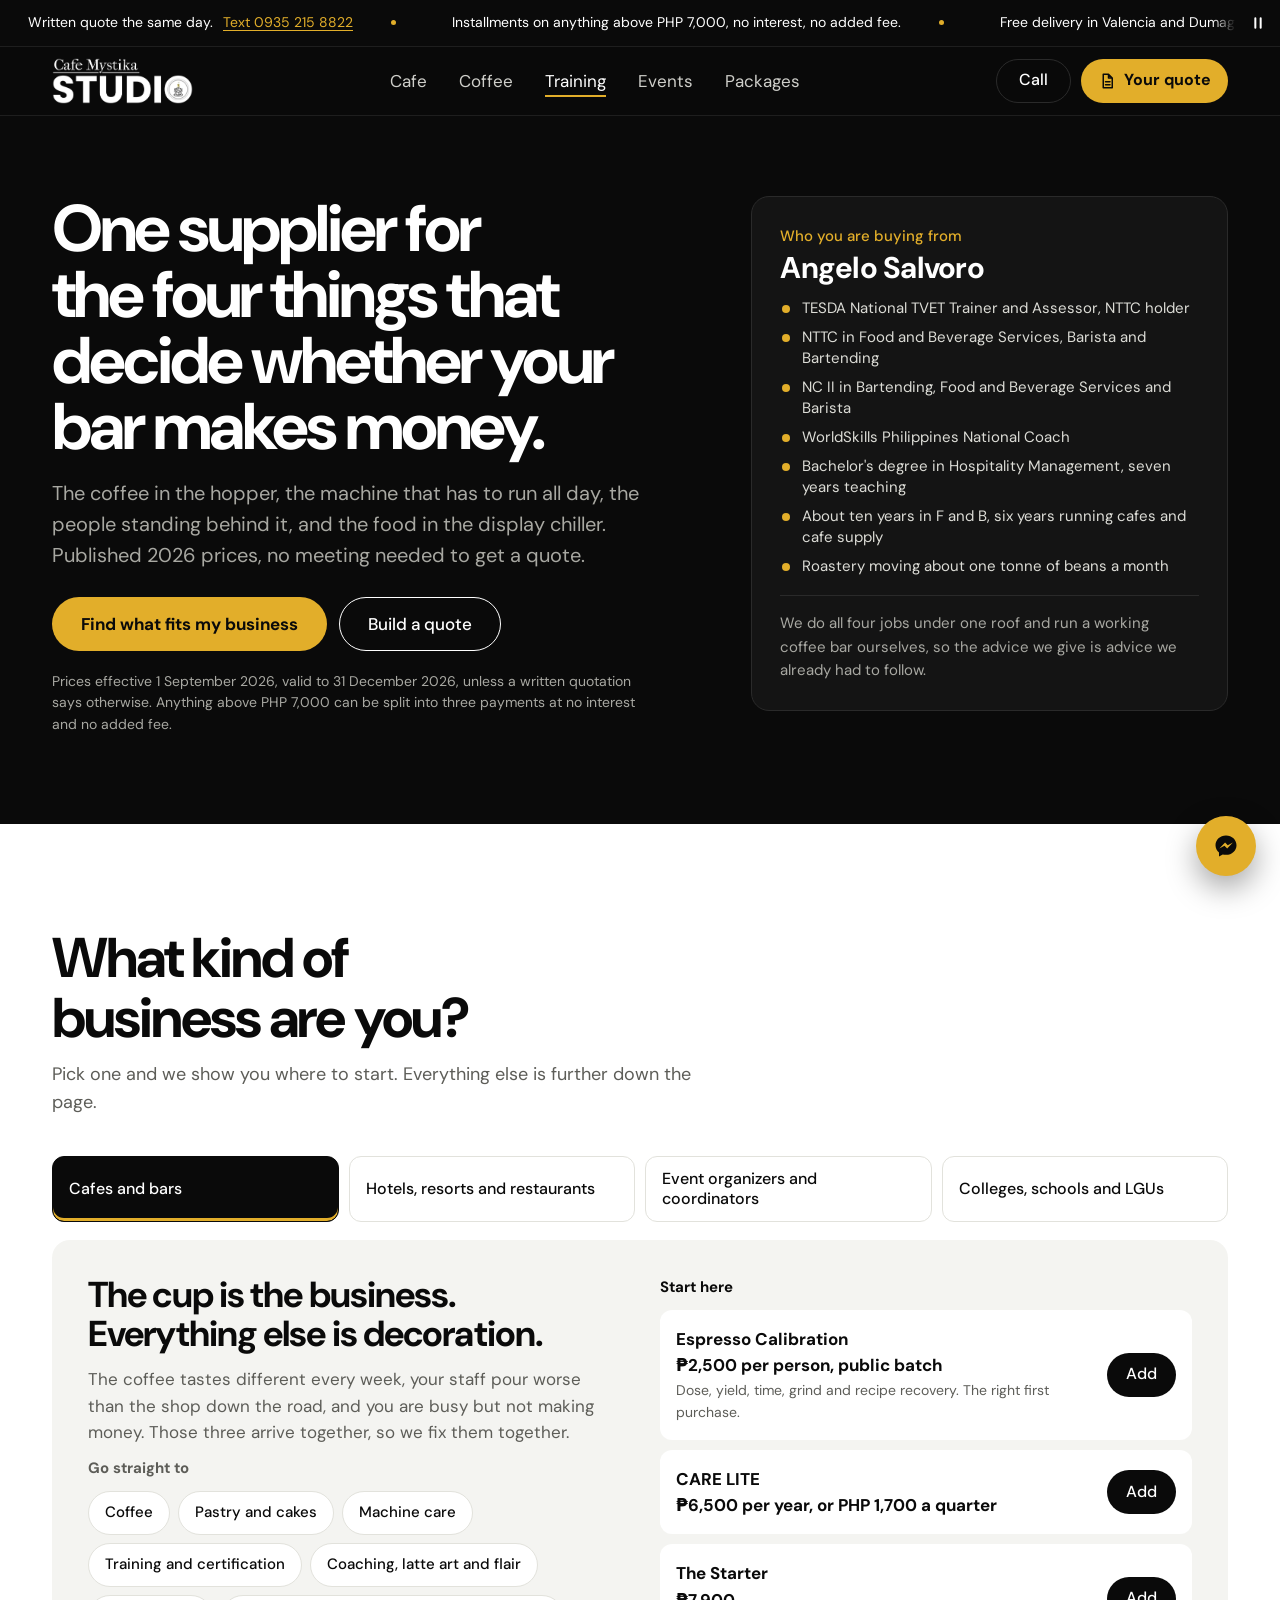
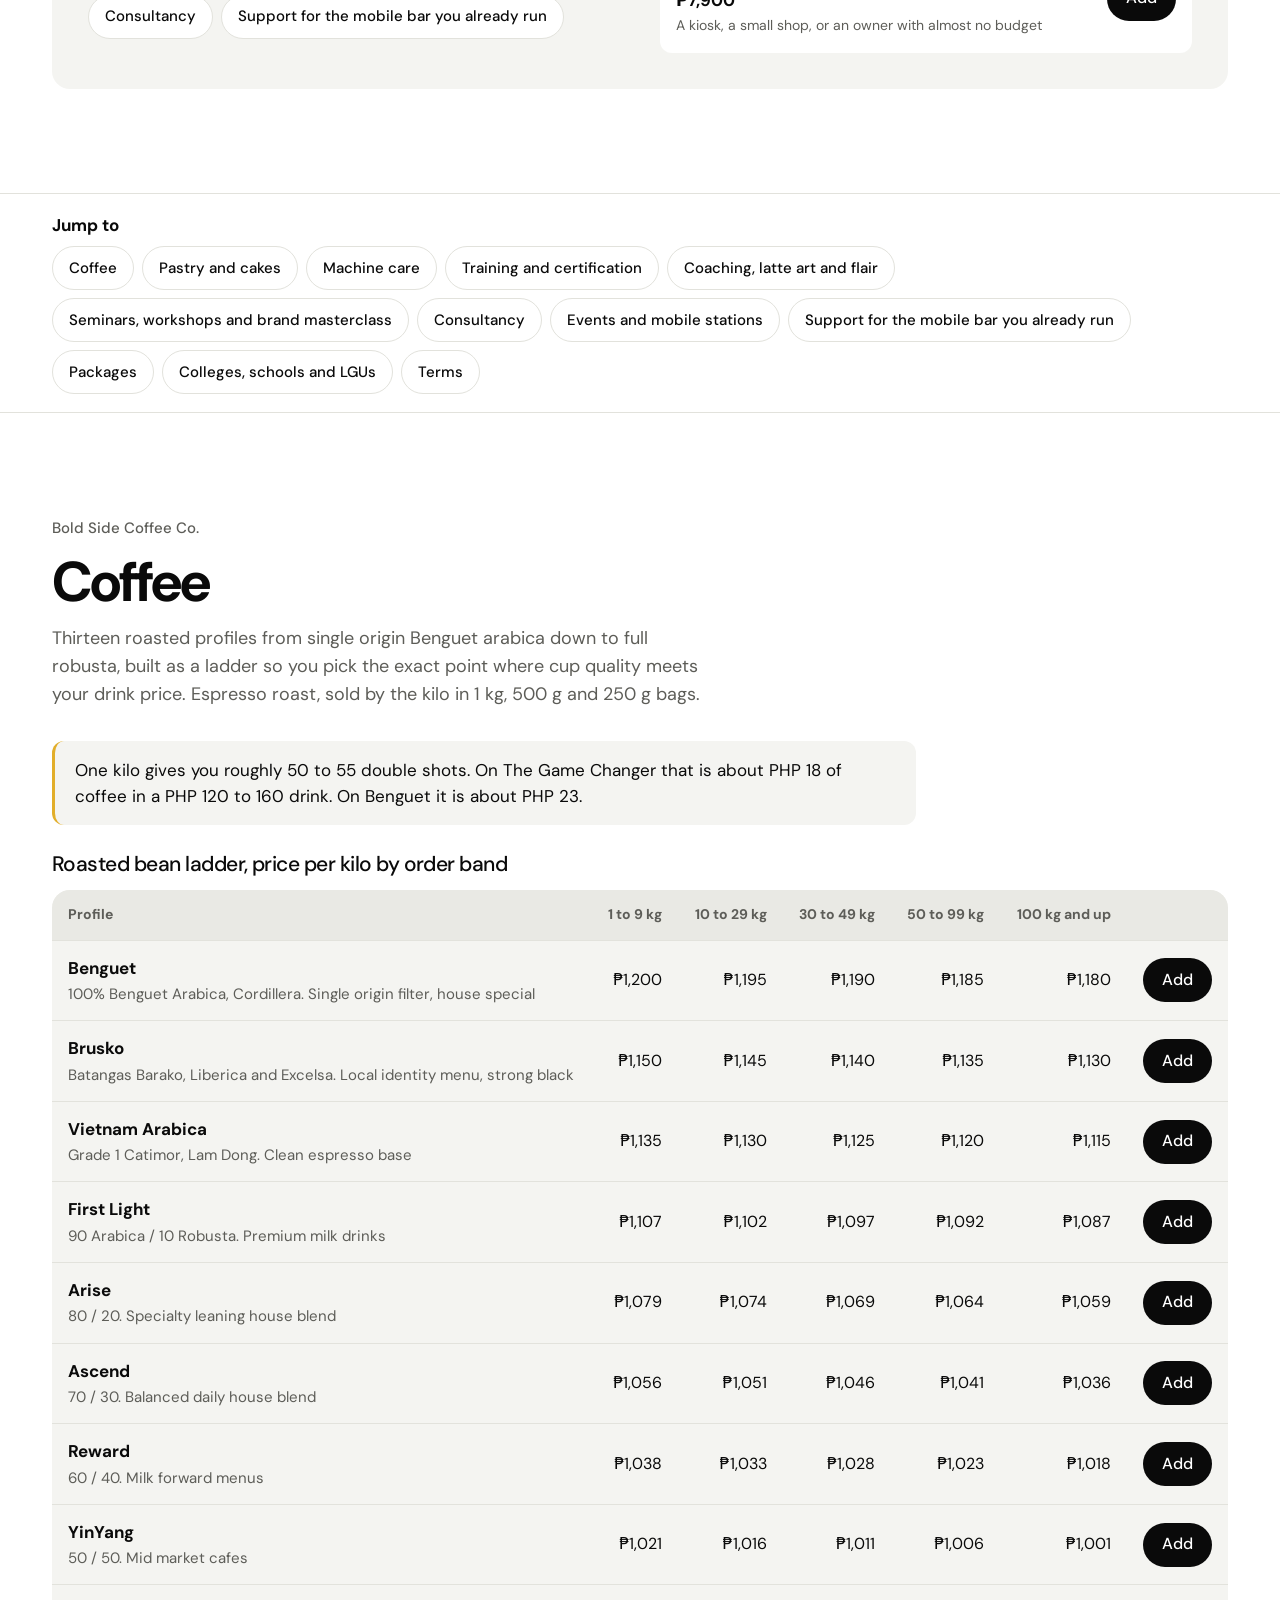
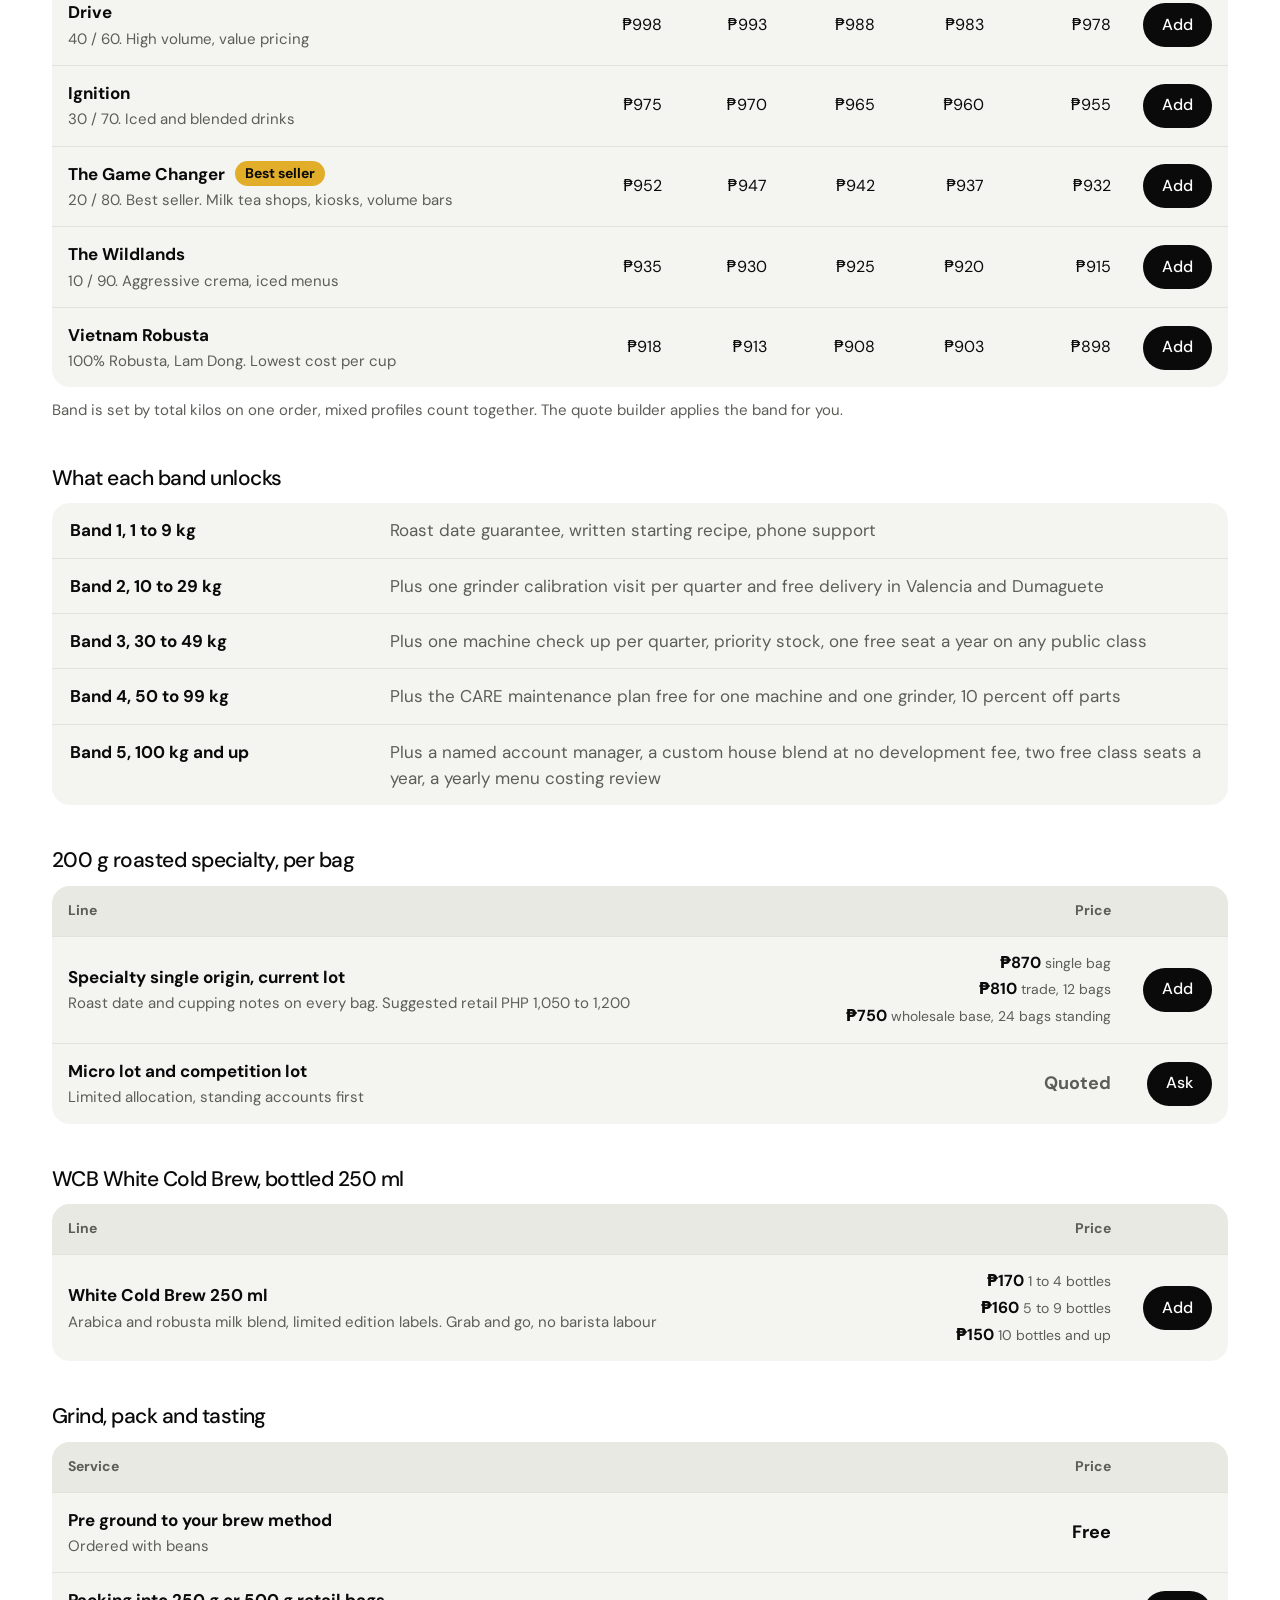
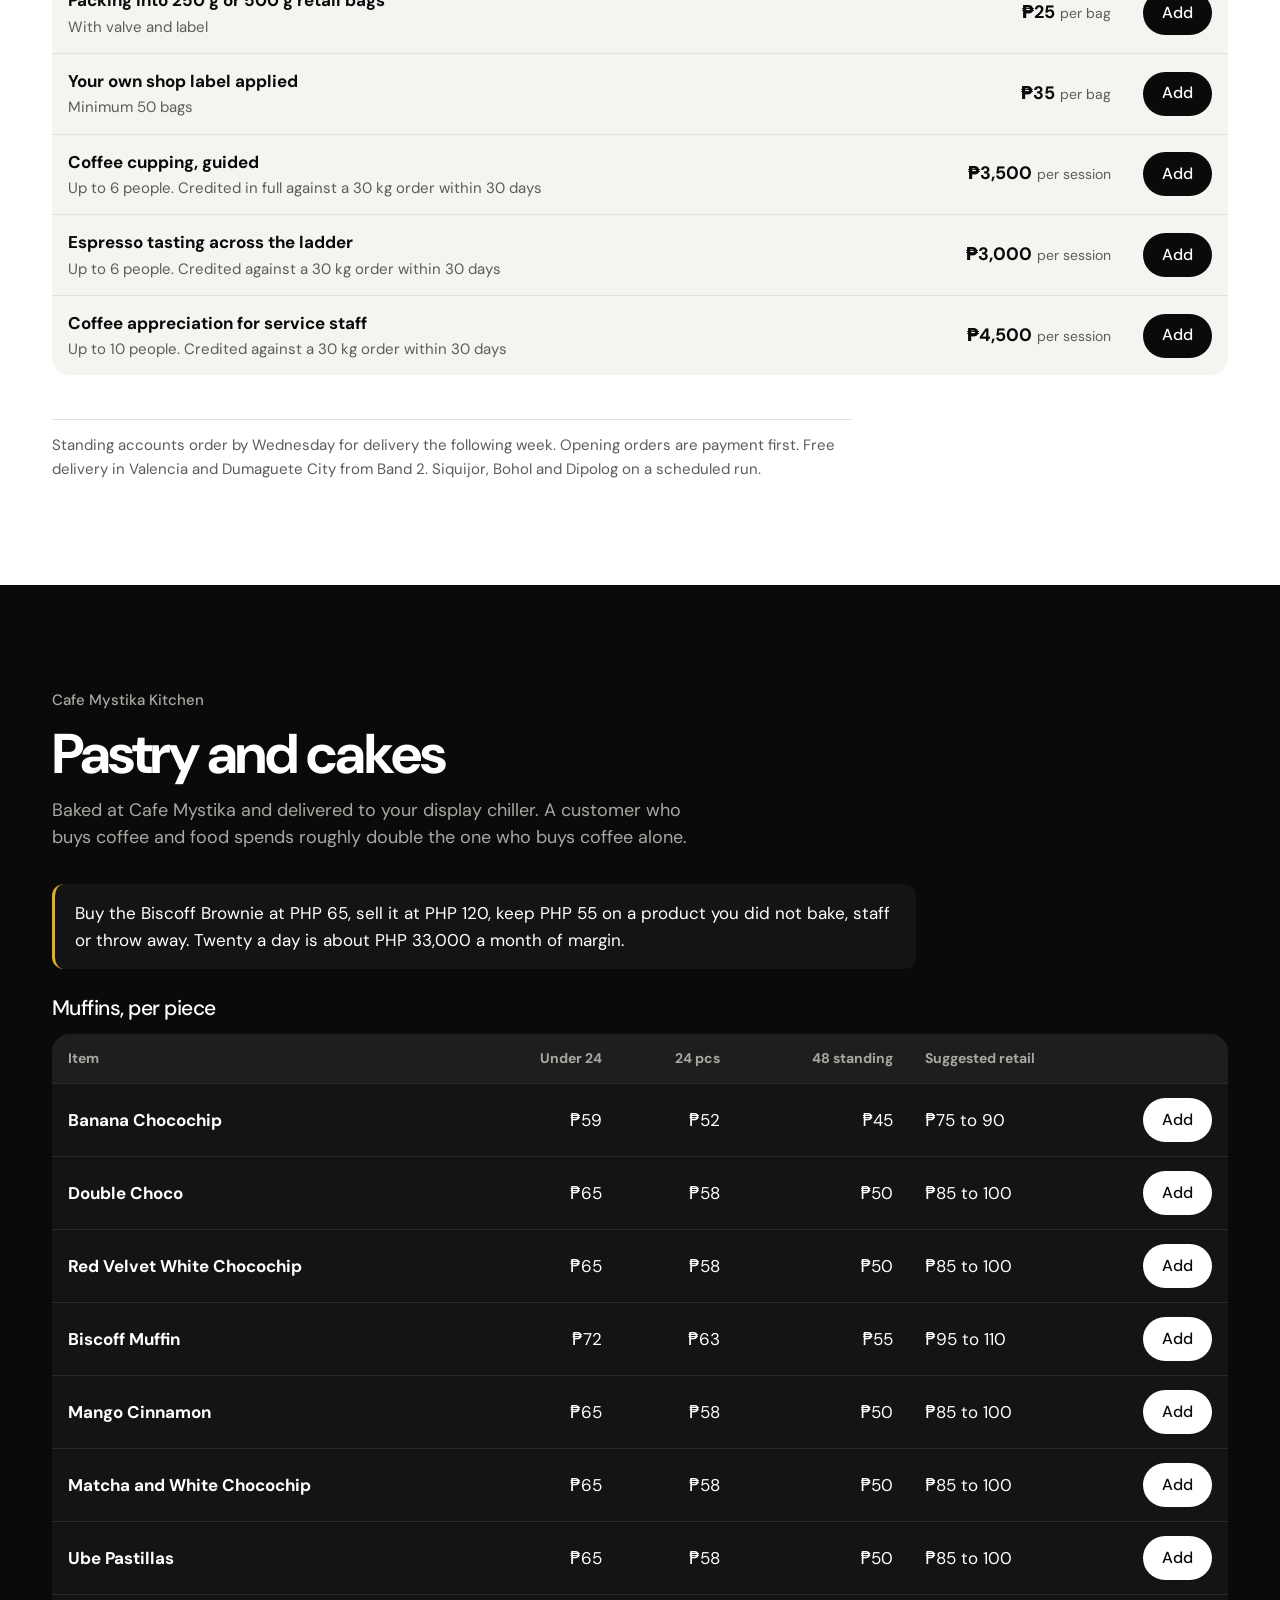
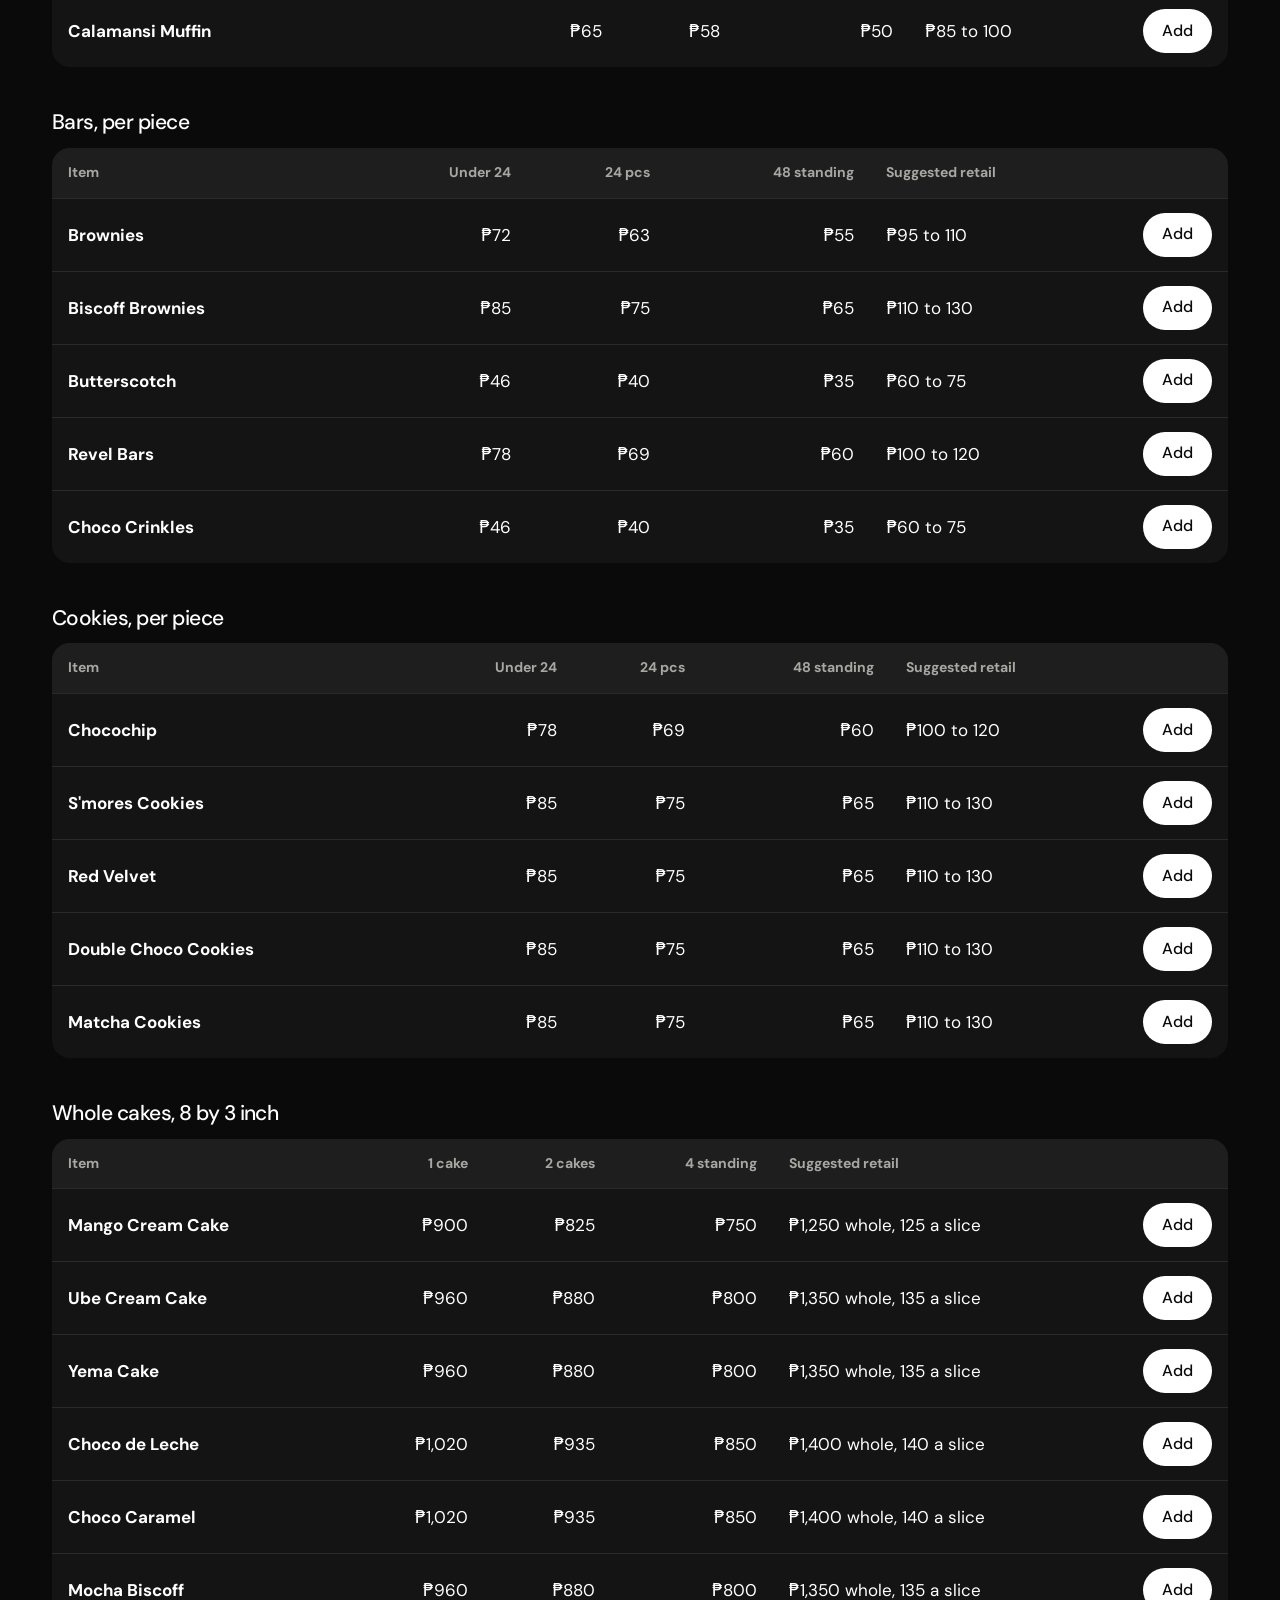
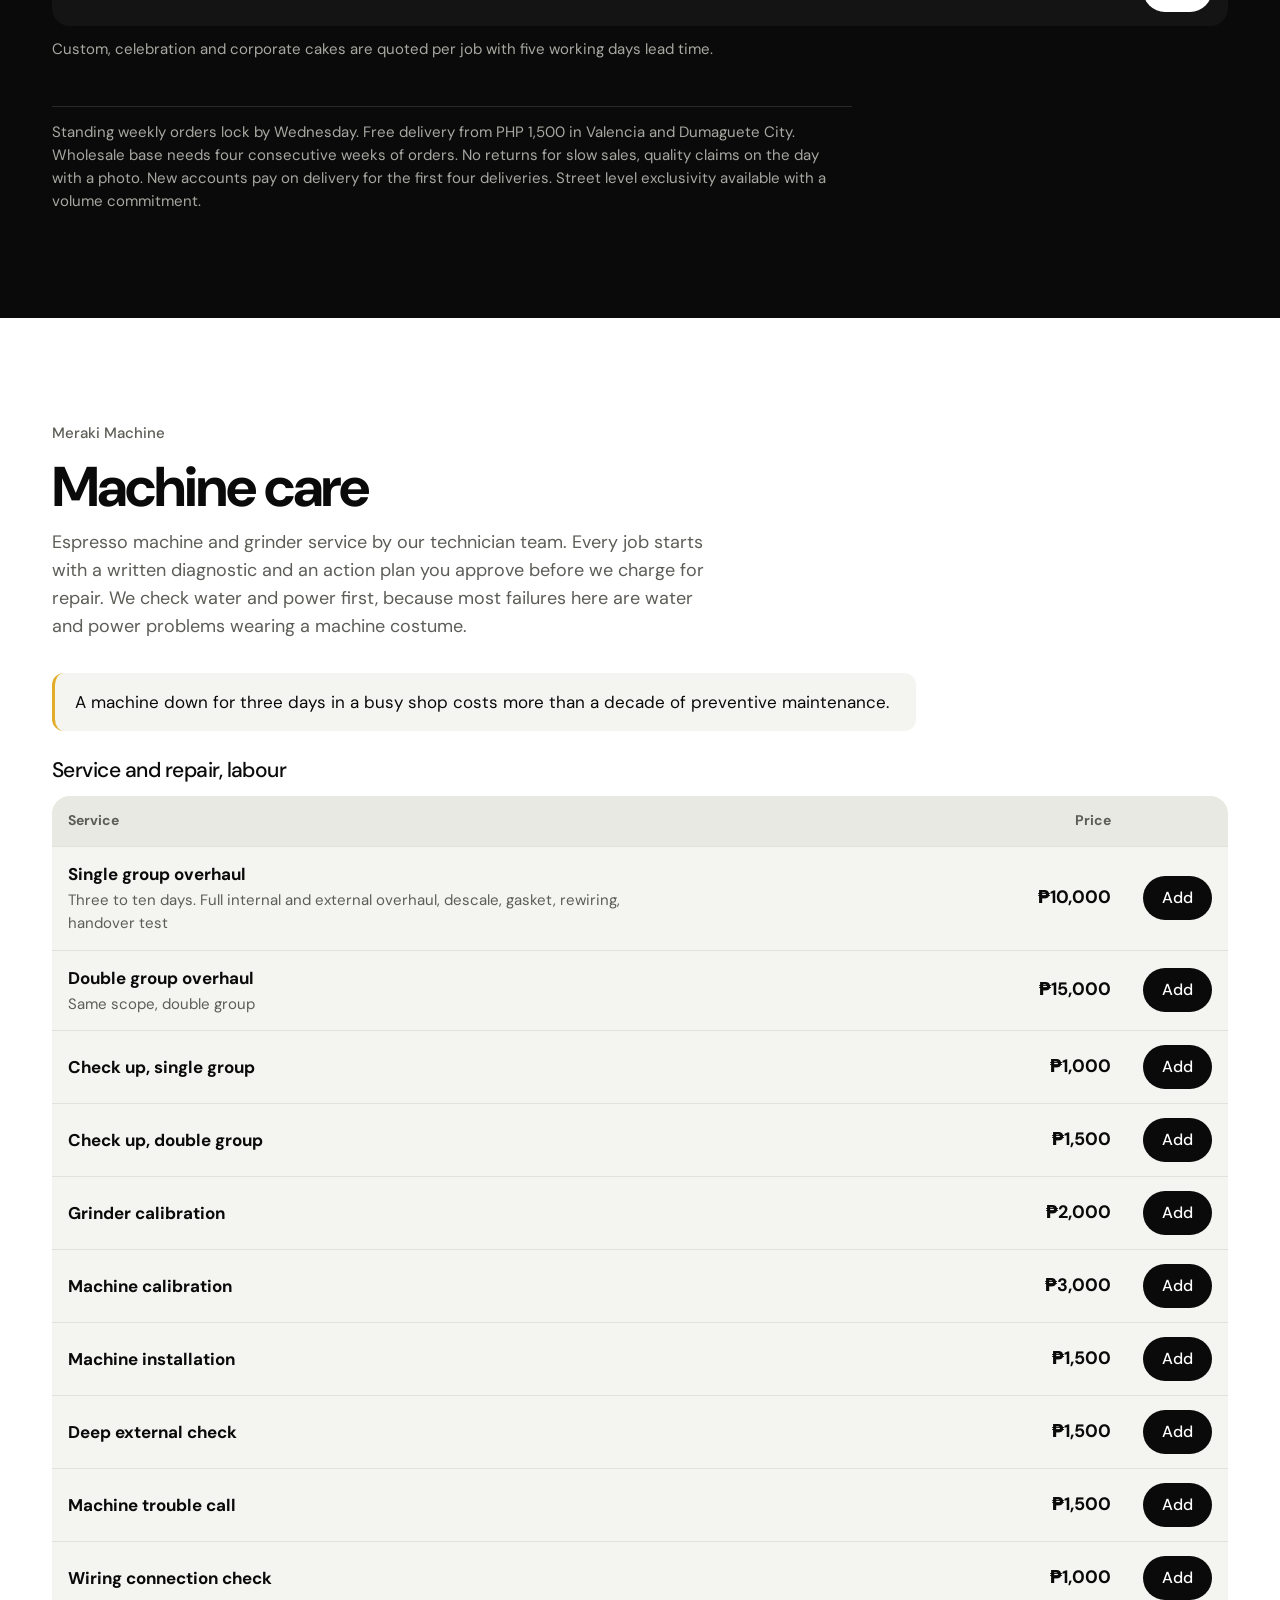
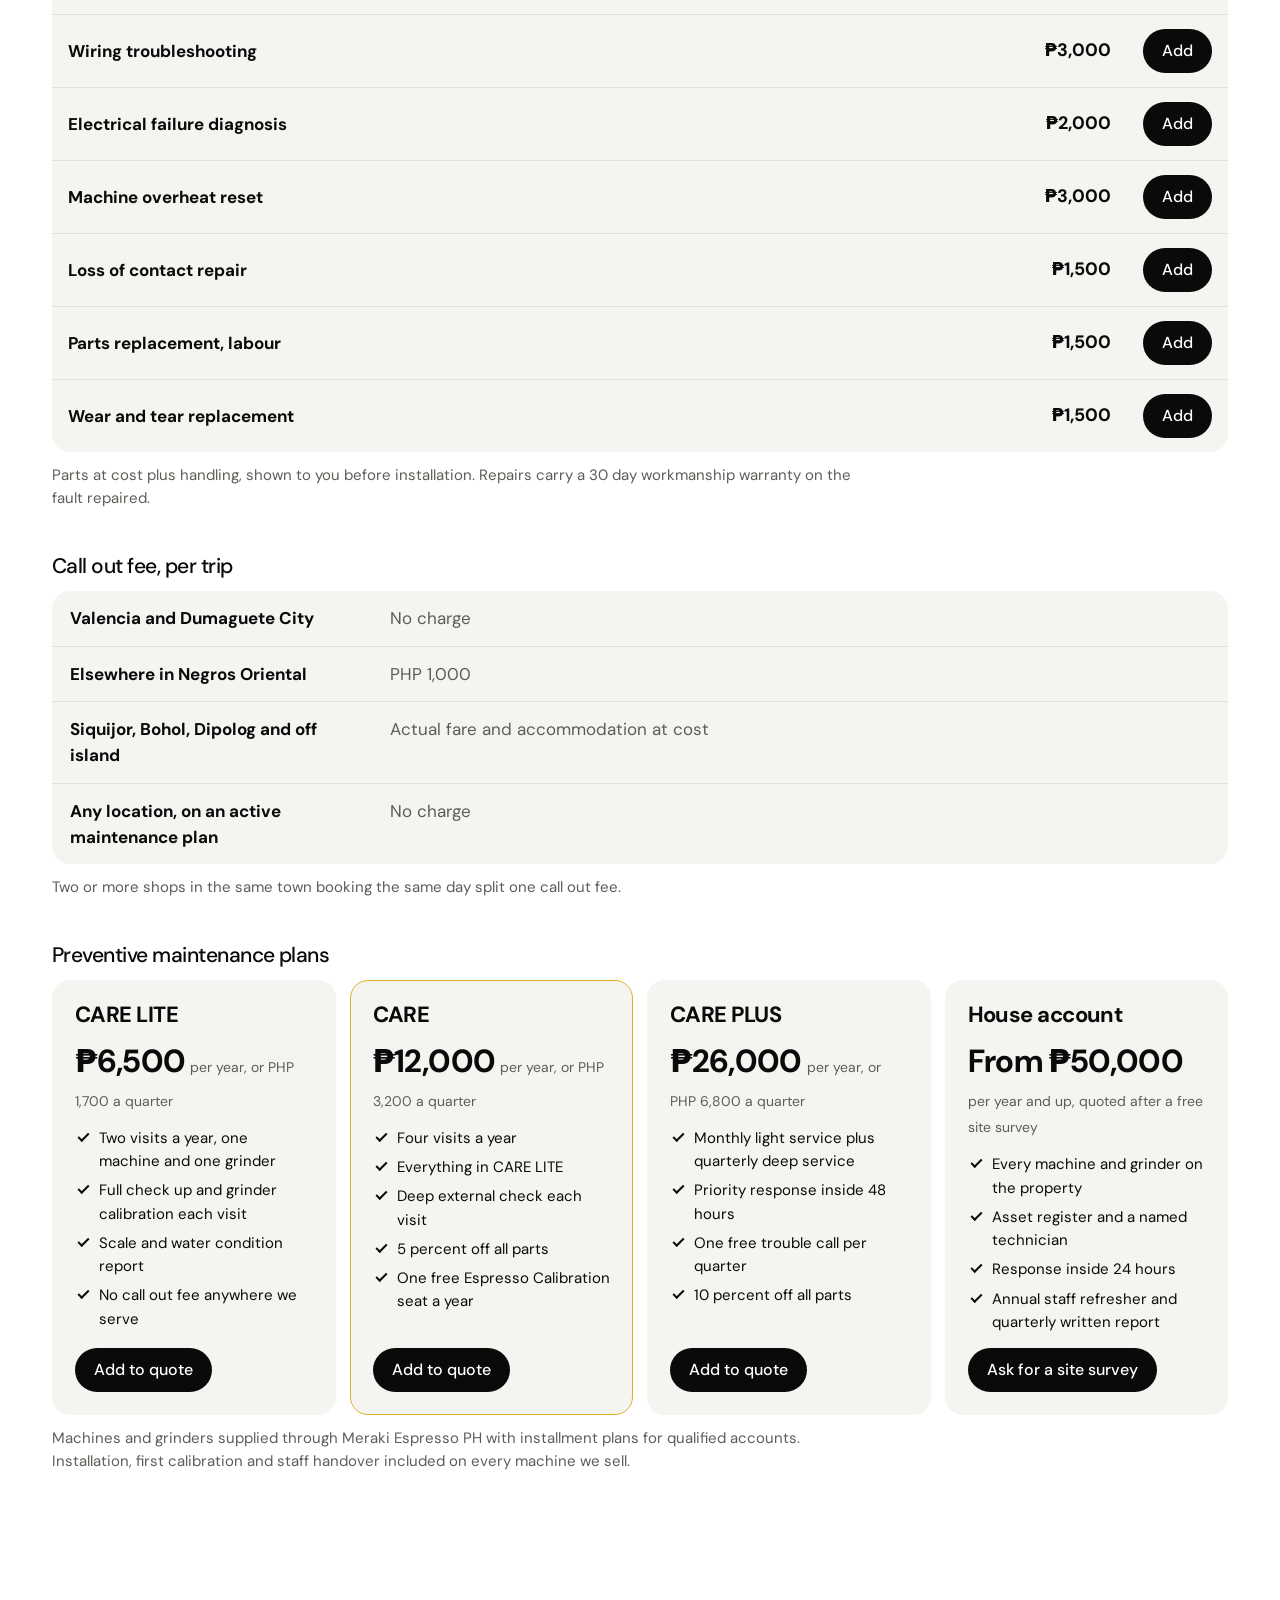
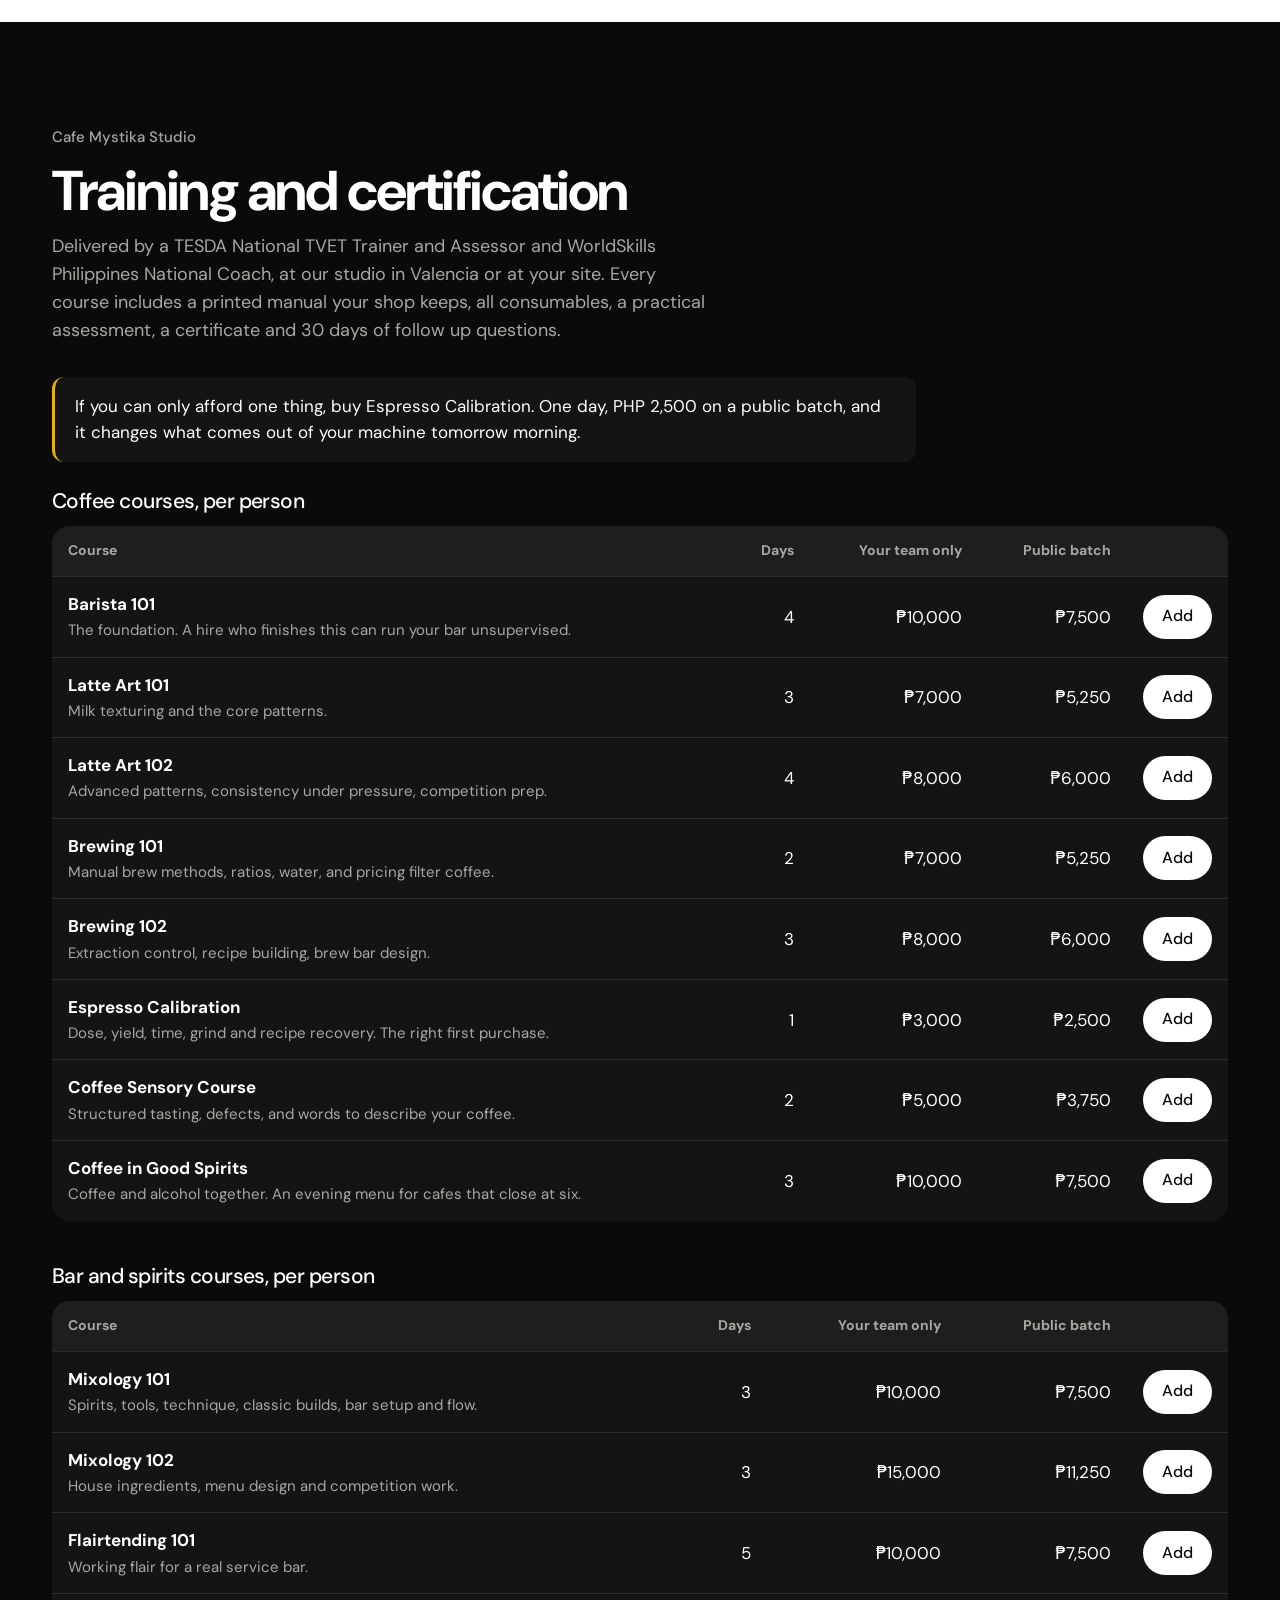
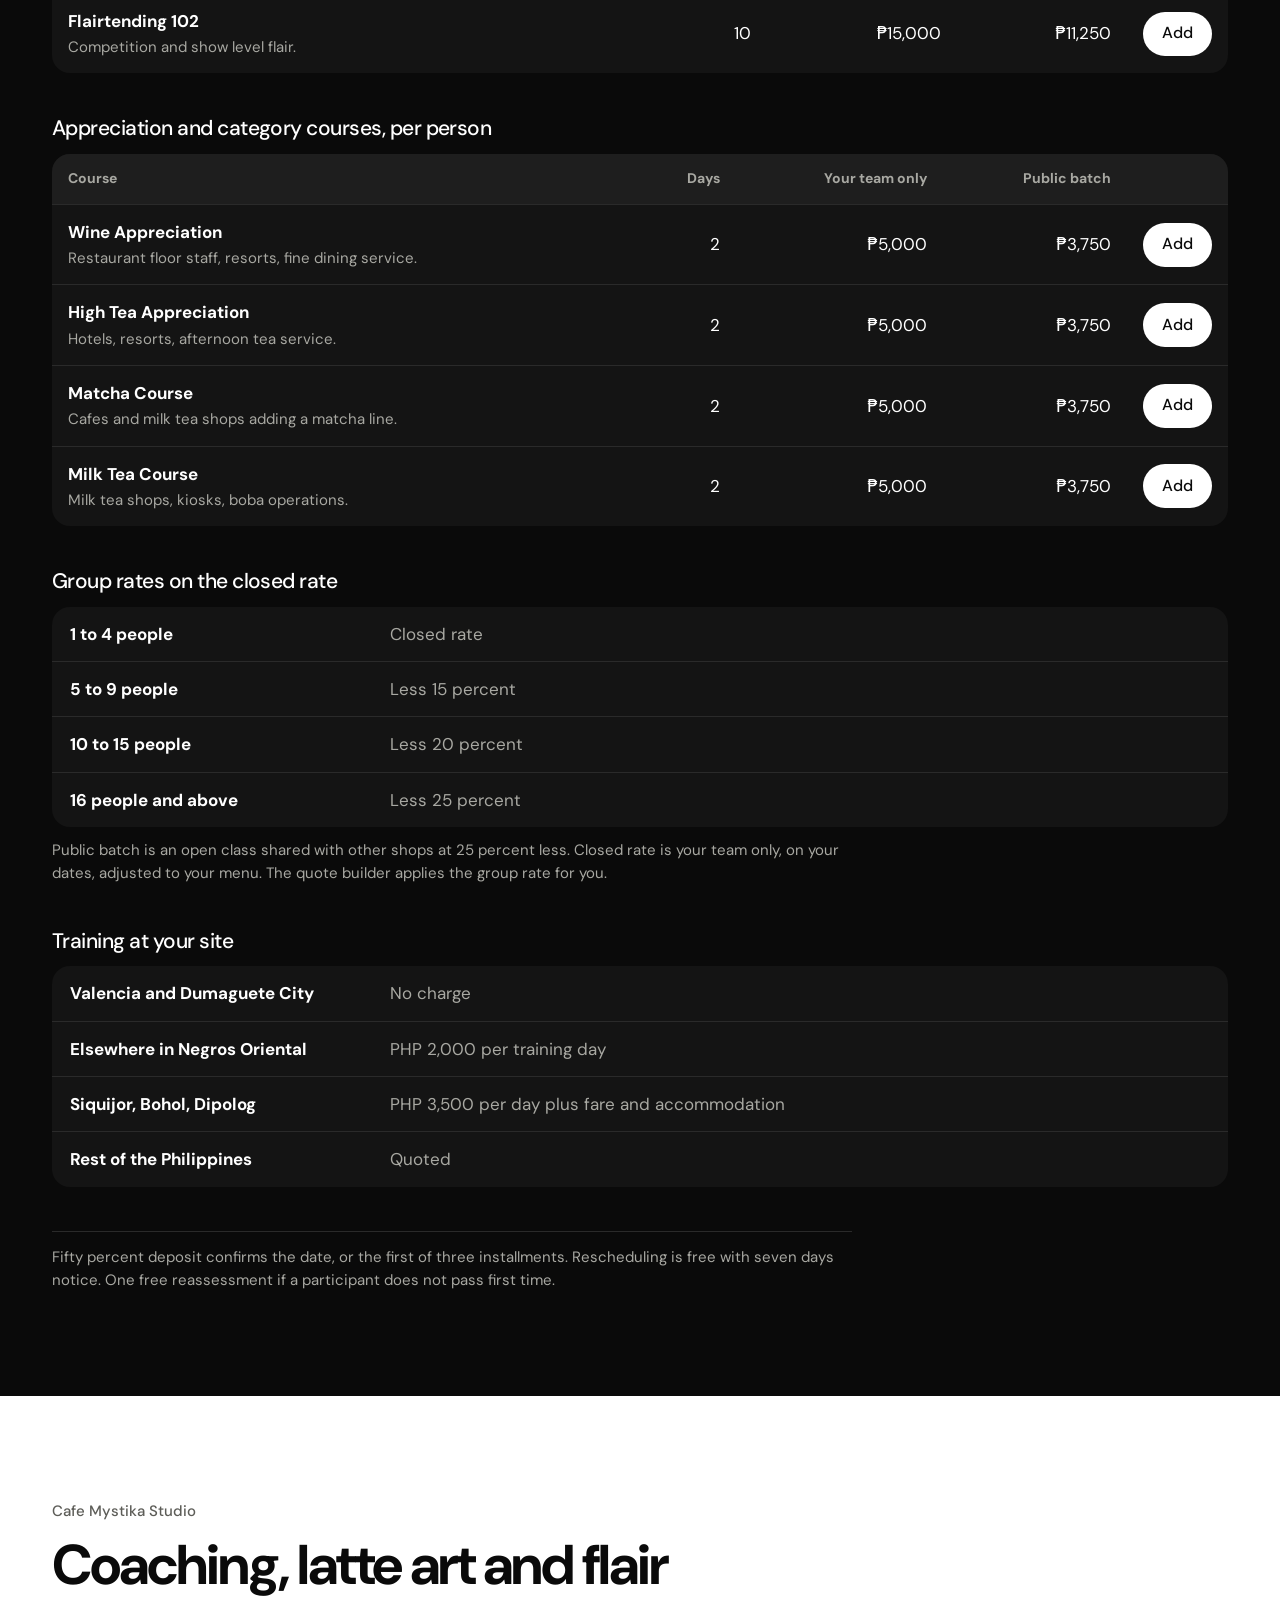
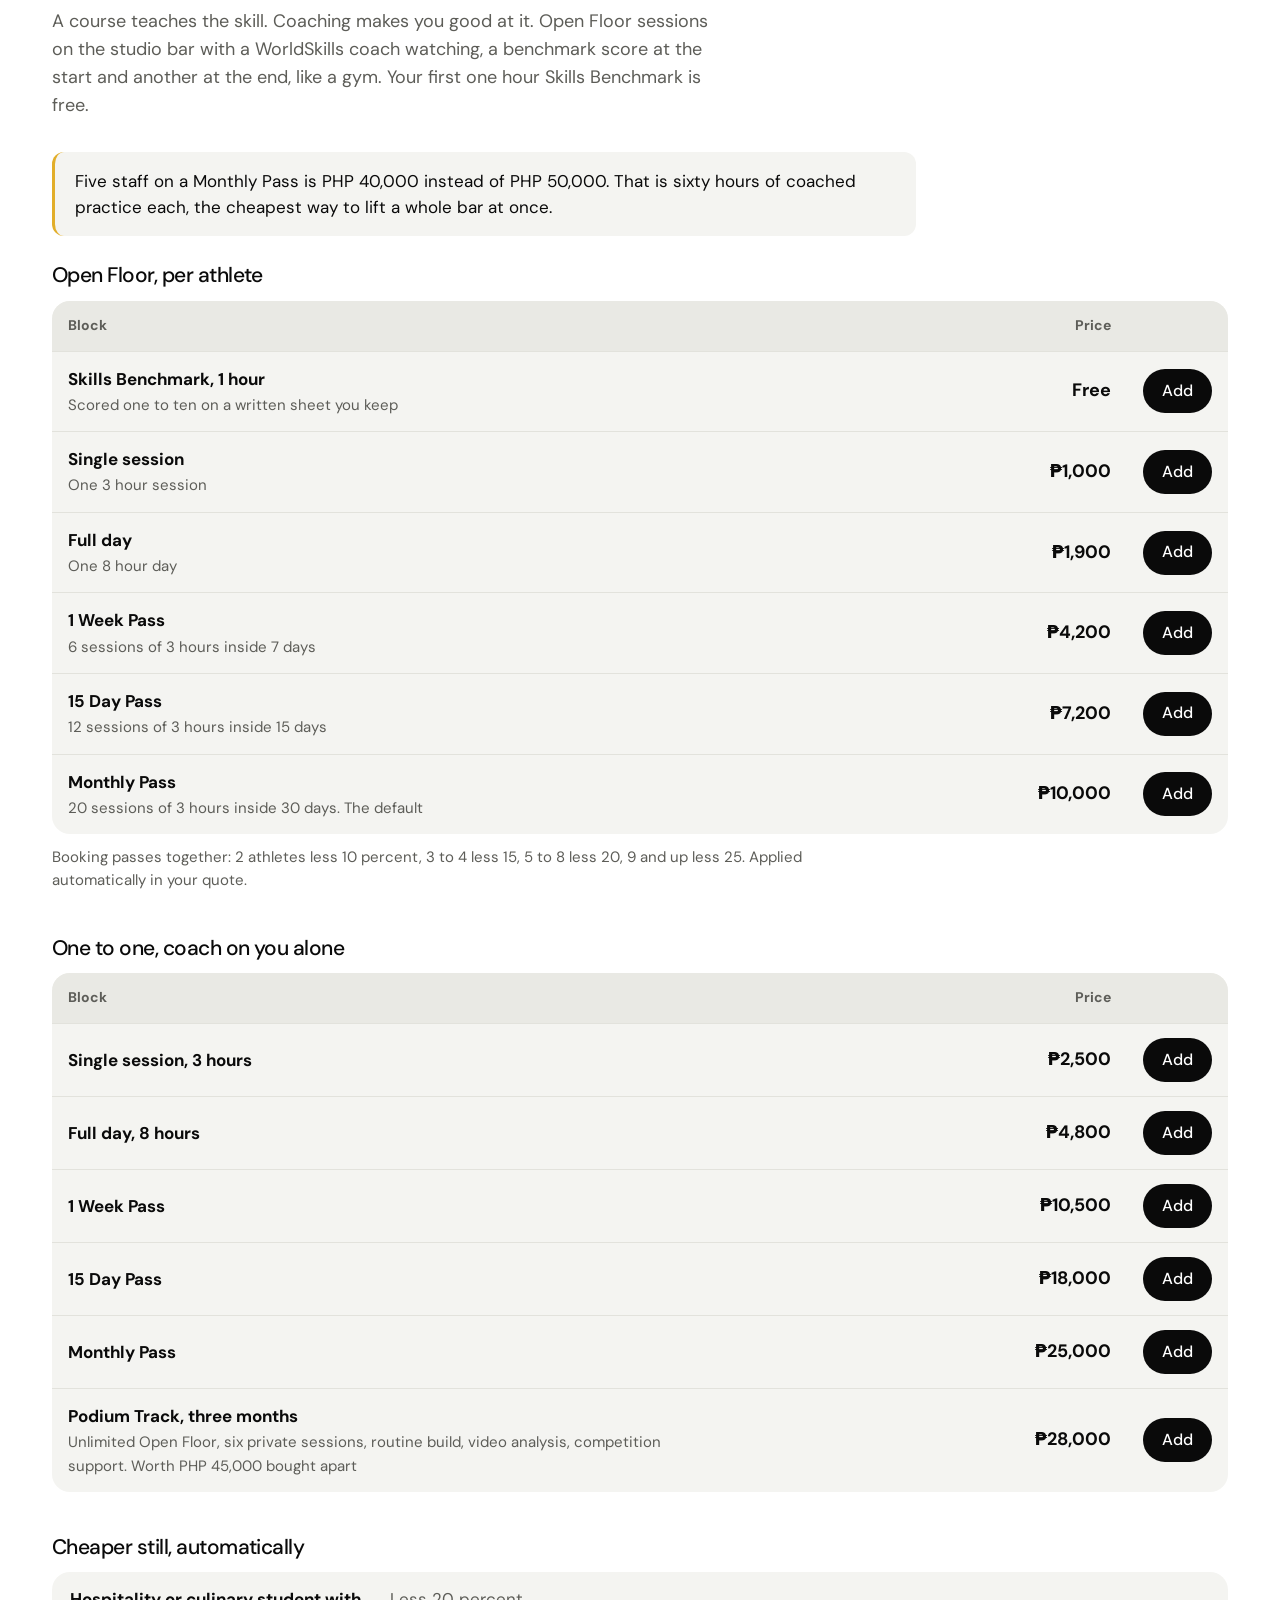
==== commit b0c8c54d: "Add brand logos Cafe Mystika Studio wordmark in the header (compact) and footer (full lockup), Cafe " ====
--- a/trade.html
+++ b/trade.html
@@ -7,7 +7,8 @@
   <meta name="description" content="Wholesale coffee, pastry and cakes, espresso machine service, barista and bartending training, coaching, consultancy and event beverage stations for cafes, hotels, event organizers and schools in Negros Oriental, Siquijor, Bohol and Dipolog.">
   <meta name="theme-color" content="#0a0a0a">
   <link rel="canonical" href="https://www.cafemystika.com/trade.html">
-  <link rel="icon" href="assets/img/favicon.svg" type="image/svg+xml">
+  <link rel="icon" href="assets/img/favicon.png" type="image/png">
+  <link rel="apple-touch-icon" href="assets/img/apple-touch-icon.png">
 
   <meta property="og:type" content="website">
   <meta property="og:title" content="Cafe Mystika for business: one supplier for coffee, machines, training and food">
@@ -28,7 +29,7 @@
 
   <header class="site-header">
     <div class="wrap header-inner">
-      <a href="index.html" class="wordmark" aria-label="Cafe Mystika home">mystika</a>
+      <a href="index.html" class="wordmark"><img src="assets/img/brand/studio-wordmark-light-compact.webp" width="369" height="120" alt="Cafe Mystika Studio"></a>
       <nav class="nav" aria-label="Main">
         <a href="index.html">Cafe</a>
         <a href="#coffee">Coffee</a>
@@ -129,7 +130,7 @@
   <footer class="site-footer">
     <div class="wrap footer-grid">
       <div>
-        <p class="footer-h">Cafe Mystika Studio</p>
+        <img class="footer-logo" src="assets/img/brand/studio-wordmark-light.webp" width="640" height="267" alt="Cafe Mystika Studio" loading="lazy">
         <p>Training, consultancy and supply for Negros Oriental, Siquijor, Bohol and Dipolog.</p>
       </div>
       <div>
@@ -145,7 +146,12 @@
         </p>
       </div>
     </div>
-    <p class="footer-word" aria-hidden="true">mystika</p>
+    <ul class="brand-row" aria-label="Our brands">
+      <li><img src="assets/img/brand/mystika-mark-light.webp" width="42" height="64" alt="" loading="lazy"><span>Cafe Mystika</span></li>
+      <li><img src="assets/img/brand/boldside-light.webp" width="71" height="64" alt="" loading="lazy"><span>Bold Side Coffee Co.</span></li>
+      <li><img src="assets/img/brand/mixology-badge.webp" width="64" height="64" alt="" loading="lazy"><span>Mystique Flavors</span></li>
+      <li><img src="assets/img/tc-mark-white.webp" width="49" height="64" alt="" loading="lazy"><span>The Travelling Cupper</span></li>
+    </ul>
     <p class="wrap copyright">© <span data-year></span> Cafe Mystika Studio. Prices in Philippine pesos.</p>
   </footer>
 
--- a/assets/css/styles.css
+++ b/assets/css/styles.css
@@ -140,8 +140,9 @@
   border-bottom: 1px solid var(--black-3);
 }
 .header-inner { display: flex; align-items: center; gap: 20px; height: 68px; }
-.wordmark { font-size: 28px; font-weight: 700; letter-spacing: -0.045em; color: var(--white); text-decoration: none; line-height: 1; display: inline-flex; align-items: center; gap: 2px; min-height: 44px; }
-.wordmark::after { content: ""; width: 7px; height: 7px; border-radius: 50%; background: var(--gold); align-self: flex-end; margin-bottom: 9px; }
+.wordmark { display: inline-flex; align-items: center; min-height: 44px; flex: none; }
+.wordmark img { height: 40px; width: auto; }
+@media (min-width: 1024px) { .wordmark img { height: 46px; } }
 .nav { display: none; gap: 4px; margin-left: auto; margin-right: auto; }
 .nav a { text-decoration: none; padding: 0 14px; min-height: 44px; display: inline-flex; align-items: center; color: #cfcfca; position: relative; }
 .nav a:hover { color: var(--white); }
@@ -432,7 +433,12 @@
 .footer-links a { text-underline-offset: 3px; }
 .footer-contact { display: grid; justify-items: start; margin-top: 4px; }
 .footer-contact a { display: inline-flex; align-items: center; min-height: 44px; }
-.footer-word { font-size: clamp(90px, 25vw, 380px); font-weight: 700; letter-spacing: -0.07em; line-height: .8; color: #1a1a1a; text-align: center; margin: 48px 0 12px; white-space: nowrap; user-select: none; }
+.footer-logo { width: 220px; height: auto; margin-bottom: 14px; }
+.brand-row { list-style: none; margin: 48px auto 24px; padding: 28px 16px 0; max-width: var(--wrap); border-top: 1px solid var(--black-3); display: flex; flex-wrap: wrap; justify-content: center; gap: 24px 48px; }
+.brand-row li { display: grid; justify-items: center; gap: 10px; text-align: center; }
+.brand-row img { height: 56px; width: auto; }
+.brand-row span { font-size: 14px; color: var(--muted); }
+.section-logo { height: 52px; width: auto; margin-bottom: 4px; }
 .copyright { font-size: 14px; color: var(--muted); }
 @media (min-width: 820px) { .footer-grid { grid-template-columns: 1.2fr 1.2fr 1fr; } }
 
@@ -666,7 +672,9 @@
 .terms dd { margin: 4px 0 0; color: var(--muted); }
 @media (min-width: 820px) { .terms { grid-template-columns: repeat(3, 1fr); } }
 .brands { list-style: none; margin: 0; padding: 0; display: grid; gap: 10px; }
-.brands li { border: 1px solid var(--line); border-radius: var(--r-md); padding: 16px 18px; display: grid; gap: 2px; }
+.brands li { border: 1px solid var(--line); border-radius: var(--r-md); padding: 18px; display: grid; gap: 2px; align-content: start; }
+.brands img { height: 56px; width: auto; max-width: 180px; object-fit: contain; object-position: left; margin-bottom: 12px; }
+.brand-initial { width: 56px; height: 56px; border-radius: 50%; border: 1.5px solid var(--gold); color: var(--gold) !important; display: grid; place-items: center; font-weight: 700; font-size: 24px !important; margin-bottom: 12px; }
 .brands strong { font-weight: 700; font-size: 18px; }
 .brands span { color: var(--muted); font-size: 15px; }
 @media (min-width: 720px) { .brands { grid-template-columns: repeat(2, 1fr); } }
